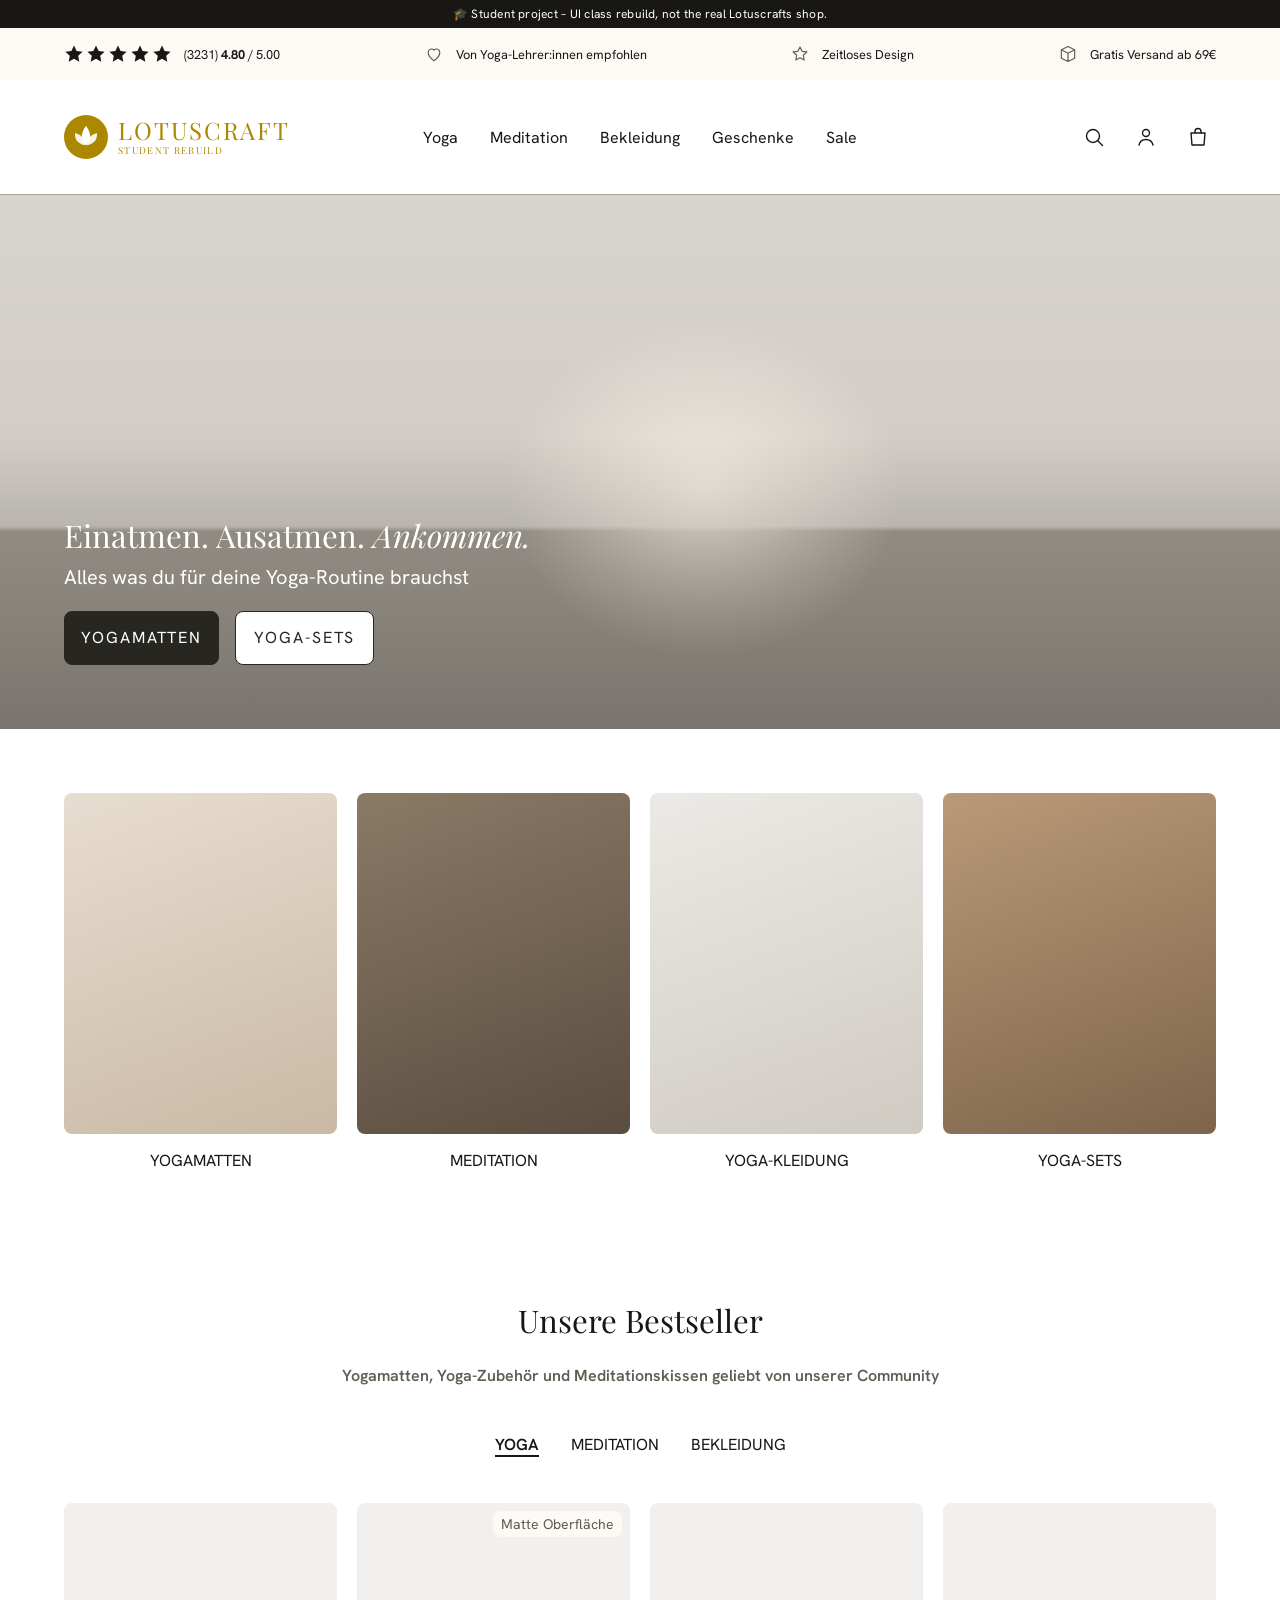
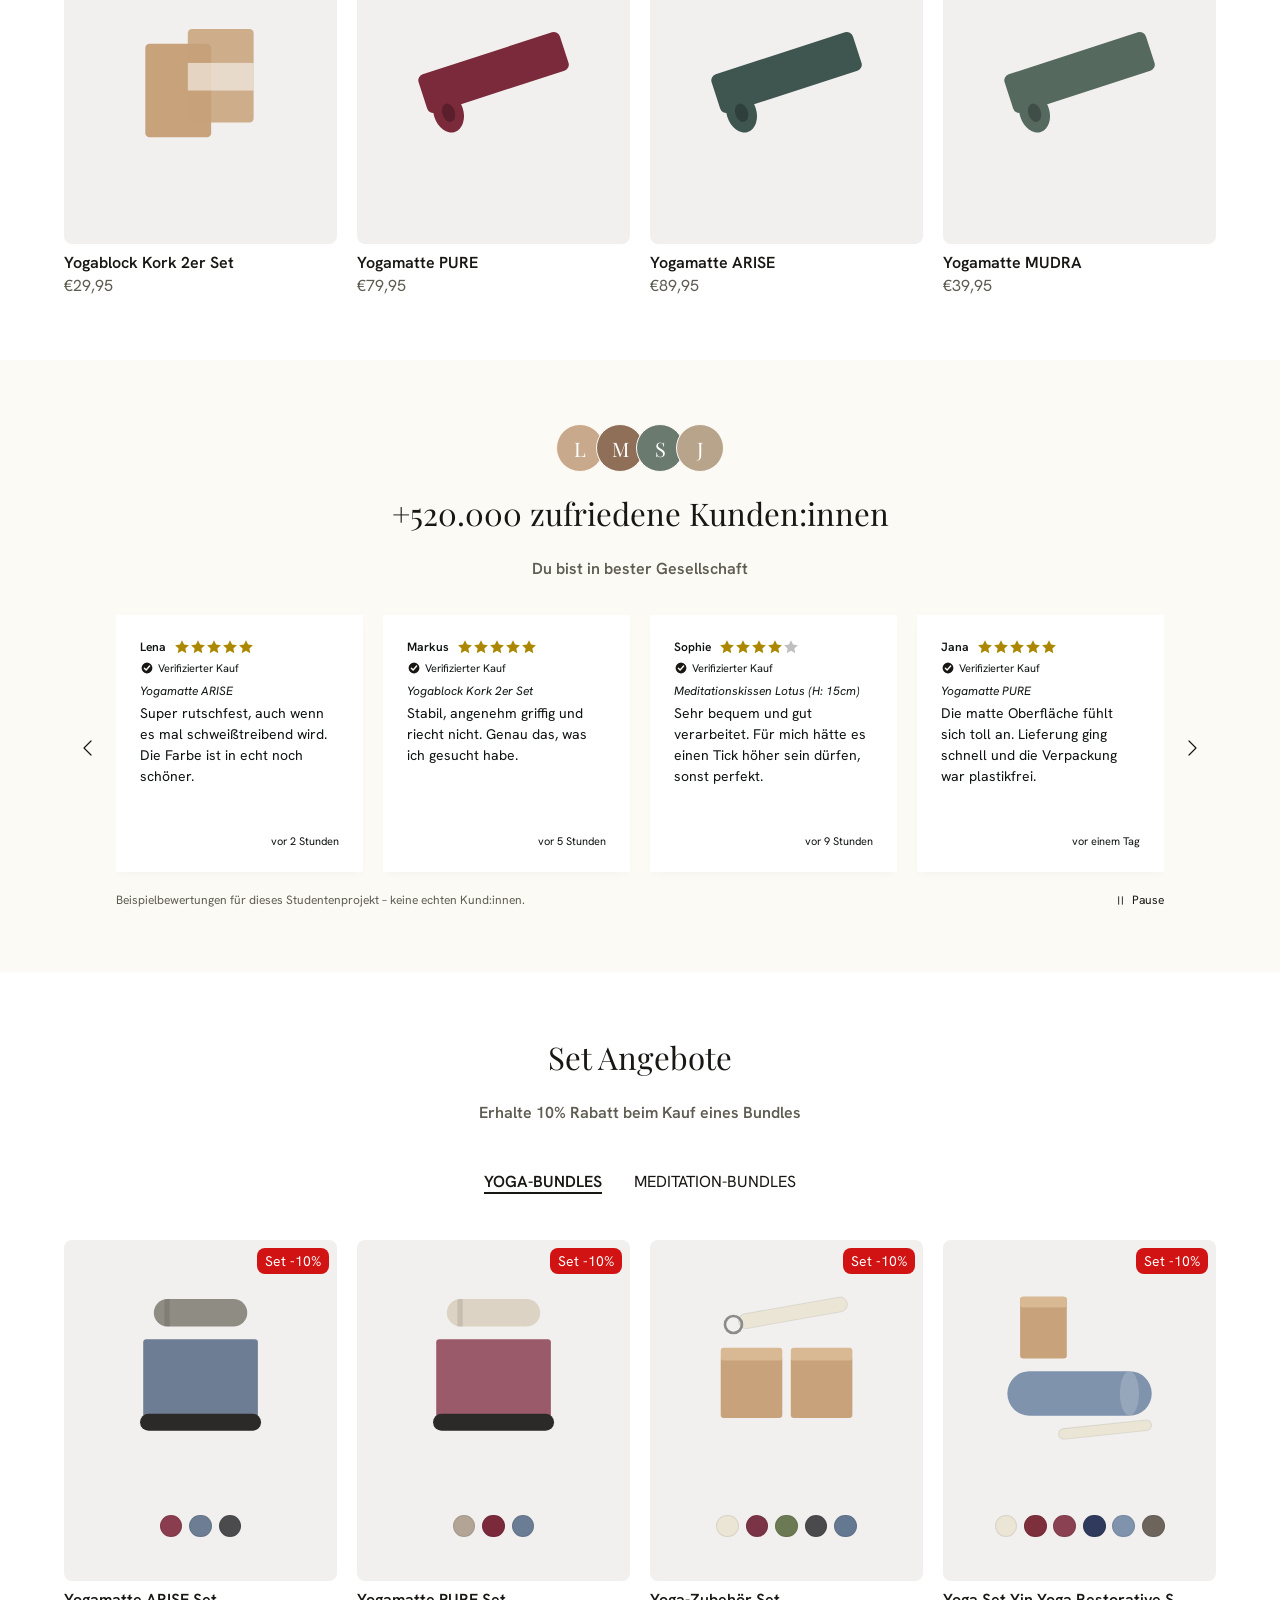
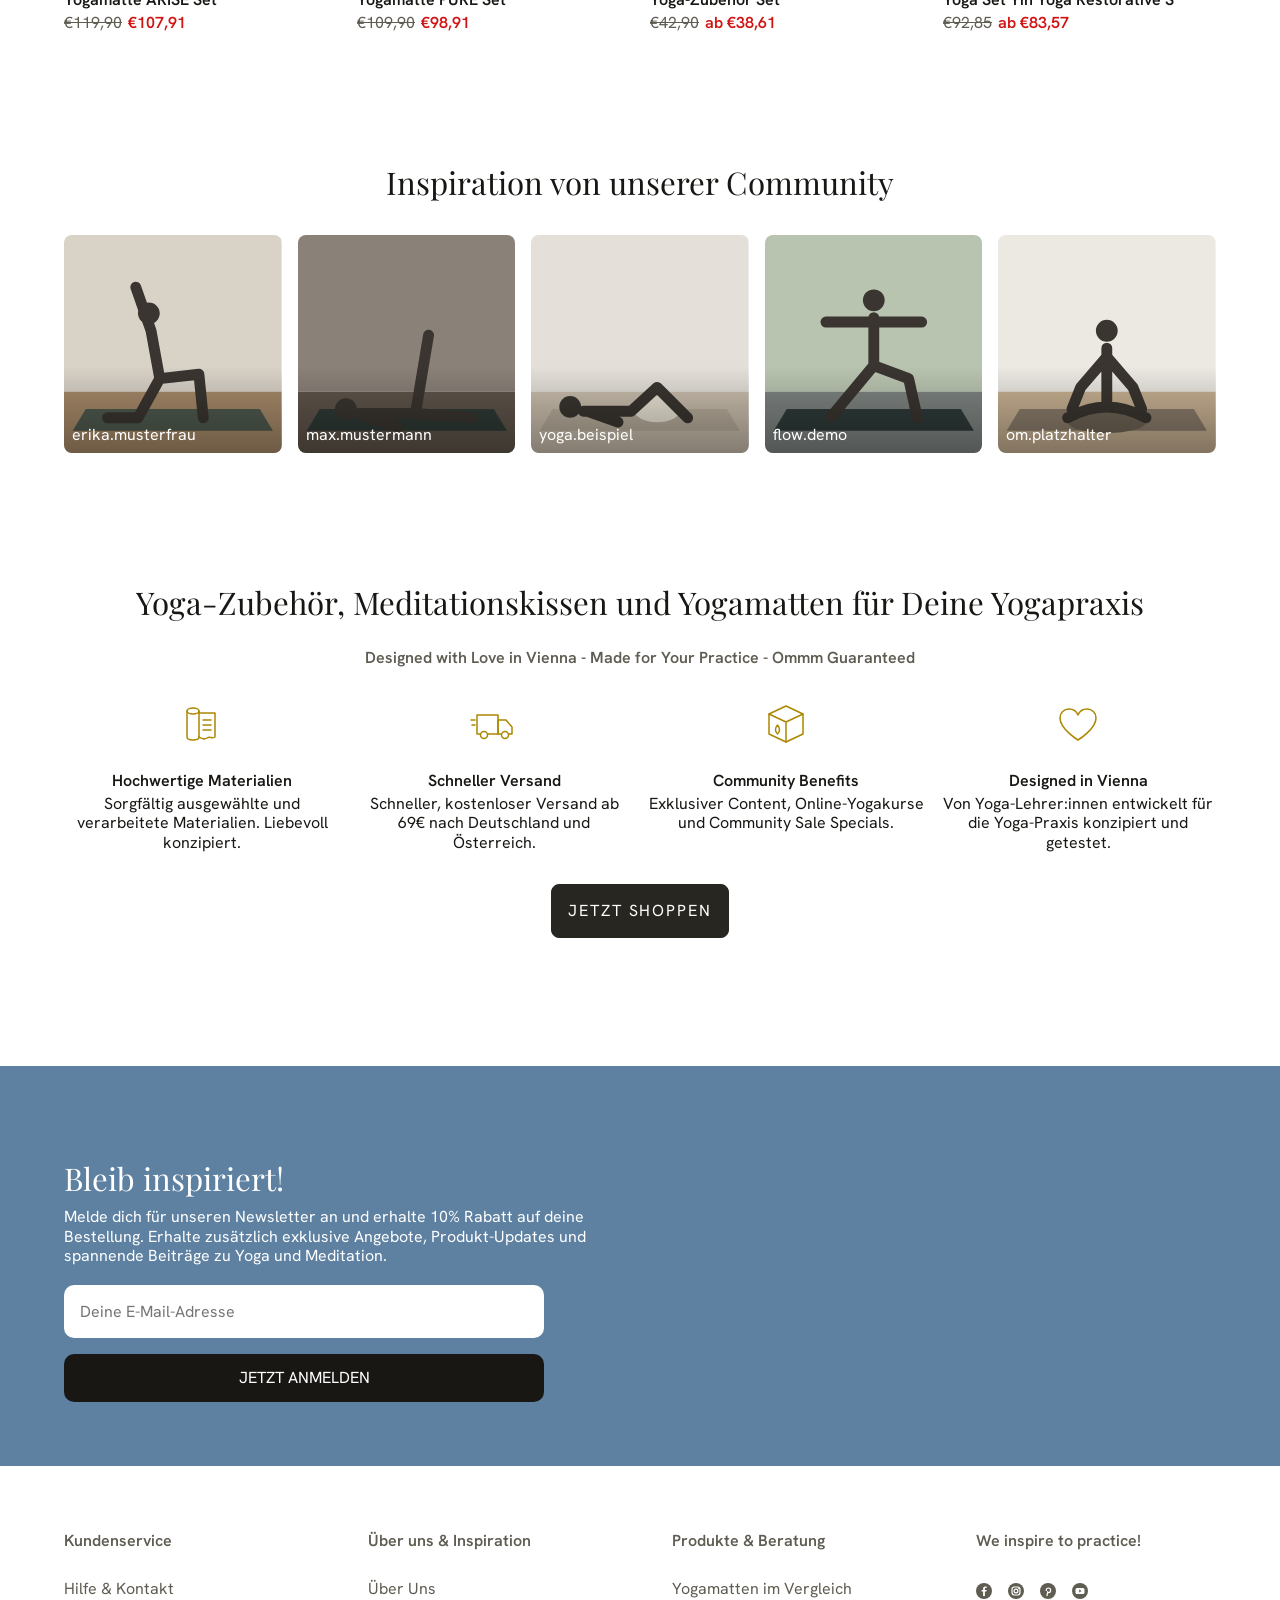
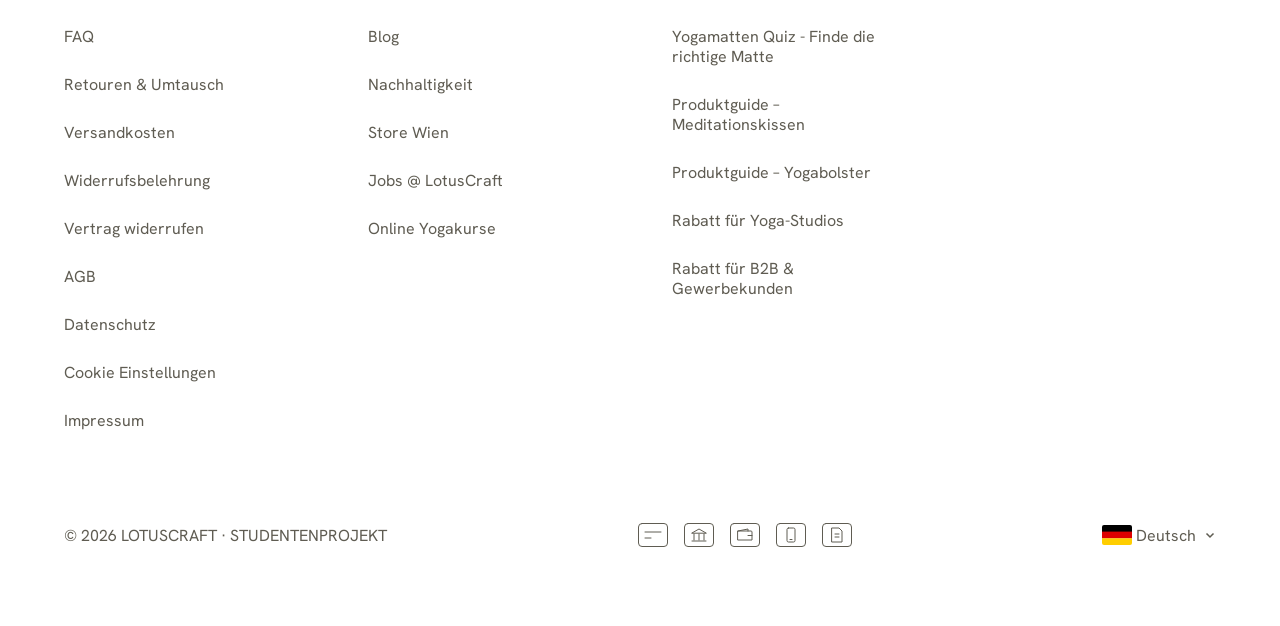
==== index.html @ 3195892c "Step 10: desktop mega menu dropdowns Hovering (or tabbing onto) Yoga, Meditation, Bekleidung or Gesc" ====
<!doctype html>
<html lang="de">
<head>
  <meta charset="utf-8">
  <meta name="viewport" content="width=device-width, initial-scale=1">
  <title>LotusCraft – Student Rebuild</title>
  <link rel="preconnect" href="https://fonts.googleapis.com">
  <link rel="preconnect" href="https://fonts.gstatic.com" crossorigin>
  <link href="https://fonts.googleapis.com/css2?family=Hanken+Grotesk:wght@400;600;700&family=Playfair+Display:ital@0;1&display=swap" rel="stylesheet">
  <link rel="stylesheet" href="styles.css">
</head>
<body>
  <!-- Student project notice: this page is a UI-class rebuild, not the real shop. -->
  <div class="student-note">🎓 Student project – UI class rebuild, not the real Lotuscrafts shop.</div>

  <!-- Trust bar -->
  <div class="trustbar">
    <div class="container trustbar__inner" aria-live="polite">
      <button class="trustbar__arrow trustbar__arrow--prev" aria-label="Vorheriger Hinweis">
        <svg class="icon" viewBox="0 0 24 24"><path d="M15 5l-7 7 7 7"/></svg>
      </button>
      <div class="trustbar__item is-current">
        <span class="stars" aria-label="4.8 von 5 Sternen">
          <svg viewBox="0 0 20 20"><path d="M10 1.5l2.6 5.5 6 .7-4.4 4.1 1.1 6-5.3-3-5.3 3 1.1-6L1.4 7.7l6-.7z"/></svg>
          <svg viewBox="0 0 20 20"><path d="M10 1.5l2.6 5.5 6 .7-4.4 4.1 1.1 6-5.3-3-5.3 3 1.1-6L1.4 7.7l6-.7z"/></svg>
          <svg viewBox="0 0 20 20"><path d="M10 1.5l2.6 5.5 6 .7-4.4 4.1 1.1 6-5.3-3-5.3 3 1.1-6L1.4 7.7l6-.7z"/></svg>
          <svg viewBox="0 0 20 20"><path d="M10 1.5l2.6 5.5 6 .7-4.4 4.1 1.1 6-5.3-3-5.3 3 1.1-6L1.4 7.7l6-.7z"/></svg>
          <svg viewBox="0 0 20 20"><path d="M10 1.5l2.6 5.5 6 .7-4.4 4.1 1.1 6-5.3-3-5.3 3 1.1-6L1.4 7.7l6-.7z"/></svg>
        </span>
        <span class="small">(3231) <strong>4.80</strong> / 5.00</span>
      </div>
      <div class="trustbar__item hide-sm">
        <svg class="icon" viewBox="0 0 24 24"><path d="M12 20s-7-4.4-7-10a4 4 0 0 1 7-2.6A4 4 0 0 1 19 10c0 5.6-7 10-7 10z"/></svg>
        <p class="small">Von Yoga-Lehrer:innen empfohlen</p>
      </div>
      <div class="trustbar__item hide-sm">
        <svg class="icon" viewBox="0 0 24 24"><path d="M12 3.5l2.5 5.3 5.8.7-4.3 4 1.1 5.7L12 16.4l-5.1 2.8 1.1-5.7-4.3-4 5.8-.7z"/></svg>
        <p class="small">Zeitloses Design</p>
      </div>
      <div class="trustbar__item hide-md">
        <svg class="icon" viewBox="0 0 24 24"><path d="M12 3l8 4v10l-8 4-8-4V7zM4 7l8 4 8-4M12 11v10"/></svg>
        <p class="small">Gratis Versand ab 69€</p>
      </div>
      <button class="trustbar__arrow trustbar__arrow--next" aria-label="Nächster Hinweis">
        <svg class="icon" viewBox="0 0 24 24"><path d="M9 5l7 7-7 7"/></svg>
      </button>
    </div>
  </div>

  <!-- Header -->
  <header class="header">
    <div class="container header__inner">
      <button class="icon-btn menu-toggle" aria-label="Menü öffnen" aria-controls="menu-drawer" aria-expanded="false">
        <svg class="icon" viewBox="0 0 24 24"><path d="M3 6h18M3 12h18M3 18h18"/></svg>
      </button>

      <a href="#" class="logo" aria-label="LotusCraft Startseite">
        <span class="logo__mark">
          <svg viewBox="0 0 32 32" aria-hidden="true">
            <circle cx="16" cy="16" r="16" fill="var(--gold)"/>
            <path d="M16 8c2 2.5 3 5 3 7.5S18 20 16 22c-2-2-3-4-3-6.5S14 10.5 16 8z" fill="#fff"/>
            <path d="M8 13c3 .5 5.5 2.5 6.8 5.4.5 1.2.8 2.4.9 3.6-3-.3-5.4-1.6-6.7-3.8C8.2 16.8 7.9 15 8 13zM24 13c-3 .5-5.5 2.5-6.8 5.4-.5 1.2-.8 2.4-.9 3.6 3-.3 5.4-1.6 6.7-3.8.8-1.4 1.1-3.2 1-5.2z" fill="#fff" opacity=".9"/>
          </svg>
        </span>
        <span class="logo__text">
          <span class="logo__name">LOTUSCRAFT</span>
          <span class="logo__tag">Student Rebuild</span>
        </span>
      </a>

      <!-- Items with data-menu get their dropdown panel from script.js -->
      <nav class="nav" aria-label="Hauptnavigation">
        <ul class="nav__list">
          <li class="nav__item" data-menu="Yoga"><a href="#" class="nav__link">Yoga</a></li>
          <li class="nav__item" data-menu="Meditation"><a href="#" class="nav__link">Meditation</a></li>
          <li class="nav__item" data-menu="Bekleidung"><a href="#" class="nav__link">Bekleidung</a></li>
          <li class="nav__item" data-menu="Geschenke"><a href="#" class="nav__link">Geschenke</a></li>
          <li class="nav__item"><a href="#" class="nav__link">Sale</a></li>
        </ul>
      </nav>

      <div class="header__actions">
        <button class="icon-btn" aria-label="Suche">
          <svg class="icon" viewBox="0 0 24 24"><circle cx="11" cy="11" r="6.5"/><path d="M16 16l4.5 4.5"/></svg>
        </button>
        <a href="#" class="icon-btn hide-sm" aria-label="Konto">
          <svg class="icon" viewBox="0 0 24 24"><circle cx="12" cy="8" r="3.5"/><path d="M5 20c.8-3.5 3.6-5.5 7-5.5s6.2 2 7 5.5"/></svg>
        </a>
        <a href="#" class="icon-btn" aria-label="Warenkorb">
          <svg class="icon" viewBox="0 0 24 24"><path d="M5 8h14l-1 12H6zM9 8V6.5a3 3 0 0 1 6 0V8"/></svg>
        </a>
      </div>
    </div>
  </header>

  <main>
    <!-- Hero -->
    <section class="hero">
      <div class="hero__image placeholder placeholder--hero" role="img" aria-label="Platzhalter: Person meditiert auf einer Yogamatte"></div>
      <div class="container hero__content">
        <h1 class="hero__title">Einatmen. Ausatmen. <em>Ankommen.</em></h1>
        <p class="hero__subtitle">Alles was du für deine Yoga-Routine brauchst</p>
        <div class="hero__buttons">
          <a href="#" class="btn btn--primary">Yogamatten</a>
          <a href="#" class="btn btn--secondary">Yoga-Sets</a>
        </div>
      </div>
    </section>

    <!-- Featured collections -->
    <section class="section">
      <div class="container collections">
        <a href="#" class="collection">
          <div class="collection__image placeholder placeholder--1" role="img" aria-label="Platzhalter: Yogamatte"></div>
          <h3 class="collection__title">Yogamatten</h3>
        </a>
        <a href="#" class="collection">
          <div class="collection__image placeholder placeholder--2" role="img" aria-label="Platzhalter: Meditationskissen"></div>
          <h3 class="collection__title">Meditation</h3>
        </a>
        <a href="#" class="collection">
          <div class="collection__image placeholder placeholder--3" role="img" aria-label="Platzhalter: Yoga-Kleidung"></div>
          <h3 class="collection__title">Yoga-Kleidung</h3>
        </a>
        <a href="#" class="collection">
          <div class="collection__image placeholder placeholder--4" role="img" aria-label="Platzhalter: Yoga-Set"></div>
          <h3 class="collection__title">Yoga-Sets</h3>
        </a>
      </div>
    </section>

    <!-- Bestsellers (tabbed product grid) -->
    <section class="section bestsellers">
      <div class="container">
        <header class="section-header">
          <h2 class="section-header__title">Unsere Bestseller</h2>
          <p class="section-header__subtitle">Yogamatten, Yoga-Zubehör und Meditationskissen geliebt von unserer Community</p>
        </header>

        <div class="tabs" role="tablist" aria-label="Bestseller-Kategorien">
          <button class="tab is-active" role="tab" id="tab-yoga" aria-controls="panel-yoga" aria-selected="true">Yoga</button>
          <button class="tab" role="tab" id="tab-meditation" aria-controls="panel-meditation" aria-selected="false" tabindex="-1">Meditation</button>
          <button class="tab" role="tab" id="tab-bekleidung" aria-controls="panel-bekleidung" aria-selected="false" tabindex="-1">Bekleidung</button>
        </div>

        <div class="product-grid" role="tabpanel" id="panel-yoga" aria-labelledby="tab-yoga" data-category="yoga"></div>
        <div class="product-grid" role="tabpanel" id="panel-meditation" aria-labelledby="tab-meditation" data-category="meditation" hidden></div>
        <div class="product-grid" role="tabpanel" id="panel-bekleidung" aria-labelledby="tab-bekleidung" data-category="bekleidung" hidden></div>
      </div>
    </section>

    <!-- Testimonials (review carousel) -->
    <section class="section testimonials" aria-labelledby="testimonials-title">
      <div class="container">
        <header class="section-header">
          <div class="avatars" aria-hidden="true">
            <span class="avatar" style="--tone:#c9a98c">L</span>
            <span class="avatar" style="--tone:#8f6f58">M</span>
            <span class="avatar" style="--tone:#6b7a6f">S</span>
            <span class="avatar" style="--tone:#b8a48a">J</span>
          </div>
          <h2 class="section-header__title" id="testimonials-title">+520.000 zufriedene Kunden:innen</h2>
          <p class="section-header__subtitle">Du bist in bester Gesellschaft</p>
        </header>

        <div class="carousel">
          <button class="carousel__arrow carousel__arrow--prev" aria-label="Vorherige Bewertungen">
            <svg class="icon" viewBox="0 0 24 24"><path d="M15 5l-7 7 7 7"/></svg>
          </button>
          <div class="carousel__track" tabindex="0" aria-label="Kundenbewertungen (Beispiele)"></div>
          <button class="carousel__arrow carousel__arrow--next" aria-label="Nächste Bewertungen">
            <svg class="icon" viewBox="0 0 24 24"><path d="M9 5l7 7-7 7"/></svg>
          </button>
        </div>

        <div class="carousel__footer">
          <p class="carousel__note">Beispielbewertungen für dieses Studentenprojekt – keine echten Kund:innen.</p>
          <button class="carousel__pause" aria-pressed="false">
            <svg class="icon" viewBox="0 0 24 24"><path d="M9 6v12M15 6v12"/></svg>
            <span>Pause</span>
          </button>
        </div>
      </div>
    </section>

    <!-- Set offers (tabbed bundle grid) -->
    <section class="section bundles" aria-labelledby="bundles-title">
      <div class="container">
        <header class="section-header">
          <h2 class="section-header__title" id="bundles-title">Set Angebote</h2>
          <p class="section-header__subtitle">Erhalte 10% Rabatt beim Kauf eines Bundles</p>
        </header>

        <div class="tabs" role="tablist" aria-label="Set-Kategorien">
          <button class="tab is-active" role="tab" id="tab-yoga-bundles" aria-controls="panel-yoga-bundles" aria-selected="true">Yoga-Bundles</button>
          <button class="tab" role="tab" id="tab-meditation-bundles" aria-controls="panel-meditation-bundles" aria-selected="false" tabindex="-1">Meditation-Bundles</button>
        </div>

        <div class="product-grid" role="tabpanel" id="panel-yoga-bundles" aria-labelledby="tab-yoga-bundles" data-category="yoga-bundles"></div>
        <div class="product-grid" role="tabpanel" id="panel-meditation-bundles" aria-labelledby="tab-meditation-bundles" data-category="meditation-bundles" hidden></div>
      </div>
    </section>

    <!-- Community inspiration (photo row) -->
    <section class="section community" aria-labelledby="community-title">
      <div class="container">
        <header class="section-header">
          <h2 class="section-header__title" id="community-title">Inspiration von unserer Community</h2>
        </header>
        <div class="community-row"></div>
      </div>
    </section>

    <!-- Selling points -->
    <section class="section usps" aria-labelledby="usps-title">
      <div class="container">
        <header class="section-header">
          <h2 class="section-header__title" id="usps-title">Yoga-Zubehör, Meditationskissen und Yogamatten für Deine Yogapraxis</h2>
          <p class="section-header__subtitle">Designed with Love in Vienna - Made for Your Practice - Ommm Guaranteed</p>
        </header>

        <ul class="usps__list">
          <li class="usp">
            <svg class="usp__icon" viewBox="0 0 50 50" aria-hidden="true">
              <ellipse cx="16" cy="11" rx="6" ry="3"/>
              <path d="M10 11v26c0 1.7 2.7 3 6 3s6-1.3 6-3V11"/>
              <path d="M22 13h16v24c-3 2-5-1-8 1s-5 1-8-1"/>
              <path d="M26 20h8M26 25h8M26 30h8"/>
            </svg>
            <h3 class="usp__title">Hochwertige Materialien</h3>
            <p class="usp__text">Sorgfältig ausgewählte und verarbeitete Materialien. Liebevoll konzipiert.</p>
          </li>
          <li class="usp">
            <svg class="usp__icon" viewBox="0 0 50 50" aria-hidden="true">
              <path d="M8 15h21v19H8z"/>
              <path d="M29 20h8l6 7v7H29z"/>
              <path d="M2 20h4M3 25h3"/>
              <circle cx="15" cy="35" r="3.5" fill="#fff"/>
              <circle cx="36" cy="35" r="3.5" fill="#fff"/>
            </svg>
            <h3 class="usp__title">Schneller Versand</h3>
            <p class="usp__text">Schneller, kostenloser Versand ab 69€ nach Deutschland und Österreich.</p>
          </li>
          <li class="usp">
            <svg class="usp__icon" viewBox="0 0 50 50" aria-hidden="true">
              <path d="M25 6l17 8v20l-17 8-17-8V14z"/>
              <path d="M8 14l17 8 17-8M25 22v20"/>
              <path d="M16.5 25c1.4 1.6 2 3.2 2 4.8s-.6 3-2 4.2c-1.4-1.2-2-2.6-2-4.2s.6-3.2 2-4.8z"/>
            </svg>
            <h3 class="usp__title">Community Benefits</h3>
            <p class="usp__text">Exklusiver Content, Online-Yogakurse und Community Sale Specials.</p>
          </li>
          <li class="usp">
            <svg class="usp__icon" viewBox="0 0 50 50" aria-hidden="true">
              <path d="M25 40S7 29 7 18c0-5.5 4-9 9-9 4 0 7.5 2.5 9 6 1.5-3.5 5-6 9-6 5 0 9 3.5 9 9 0 11-18 22-18 22z"/>
            </svg>
            <h3 class="usp__title">Designed in Vienna</h3>
            <p class="usp__text">Von Yoga-Lehrer:innen entwickelt für die Yoga-Praxis konzipiert und getestet.</p>
          </li>
        </ul>

        <div class="usps__cta">
          <a href="#" class="btn btn--primary">Jetzt shoppen</a>
        </div>
      </div>
    </section>
  </main>

  <footer class="footer">
    <!-- Newsletter (demo only: nothing is sent or stored) -->
    <div class="newsletter">
      <div class="container">
        <h2 class="newsletter__title">Bleib inspiriert!</h2>
        <p class="newsletter__text">Melde dich für unseren Newsletter an und erhalte 10% Rabatt auf deine Bestellung. Erhalte zusätzlich exklusive Angebote, Produkt-Updates und spannende Beiträge zu Yoga und Meditation.</p>
        <form class="newsletter__form">
          <label class="visually-hidden" for="newsletter-email">E-Mail-Adresse</label>
          <input class="newsletter__input" type="email" id="newsletter-email" placeholder="Deine E-Mail-Adresse" autocomplete="off" required>
          <button class="newsletter__button" type="submit">Jetzt anmelden</button>
          <p class="newsletter__status" role="status"></p>
        </form>
      </div>
    </div>

    <div class="container footer__links">
      <nav class="footer__col" aria-labelledby="footer-service">
        <h3 class="footer__heading" id="footer-service">Kundenservice</h3>
        <ul>
          <li><a href="#">Hilfe &amp; Kontakt</a></li>
          <li><a href="#">FAQ</a></li>
          <li><a href="#">Retouren &amp; Umtausch</a></li>
          <li><a href="#">Versandkosten</a></li>
          <li><a href="#">Widerrufsbelehrung</a></li>
          <li><a href="#">Vertrag widerrufen</a></li>
          <li><a href="#">AGB</a></li>
          <li><a href="#">Datenschutz</a></li>
          <li><a href="#">Cookie Einstellungen</a></li>
          <li><a href="#">Impressum</a></li>
        </ul>
      </nav>
      <nav class="footer__col" aria-labelledby="footer-about">
        <h3 class="footer__heading" id="footer-about">Über uns &amp; Inspiration</h3>
        <ul>
          <li><a href="#">Über Uns</a></li>
          <li><a href="#">Blog</a></li>
          <li><a href="#">Nachhaltigkeit</a></li>
          <li><a href="#">Store Wien</a></li>
          <li><a href="#">Jobs @ LotusCraft</a></li>
          <li><a href="#">Online Yogakurse</a></li>
        </ul>
      </nav>
      <nav class="footer__col" aria-labelledby="footer-products">
        <h3 class="footer__heading" id="footer-products">Produkte &amp; Beratung</h3>
        <ul>
          <li><a href="#">Yogamatten im Vergleich</a></li>
          <li><a href="#">Yogamatten Quiz - Finde die richtige Matte</a></li>
          <li><a href="#">Produktguide – Meditationskissen</a></li>
          <li><a href="#">Produktguide – Yogabolster</a></li>
          <li><a href="#">Rabatt für Yoga-Studios</a></li>
          <li><a href="#">Rabatt für B2B &amp; Gewerbekunden</a></li>
        </ul>
      </nav>
      <div class="footer__col">
        <h3 class="footer__heading">We inspire to practice!</h3>
        <div class="socials">
          <a href="#" aria-label="Facebook (Platzhalter)">
            <svg viewBox="0 0 16 16" aria-hidden="true"><circle cx="8" cy="8" r="8"/><path d="M8.9 13V8.6h1.5l.2-1.7H8.9V5.8c0-.5.1-.8.8-.8h.9V3.5a12 12 0 0 0-1.3-.1c-1.3 0-2.2.8-2.2 2.3v1.2H5.6v1.7h1.5V13z" fill="#fff"/></svg>
          </a>
          <a href="#" aria-label="Instagram (Platzhalter)">
            <svg viewBox="0 0 16 16" aria-hidden="true"><circle cx="8" cy="8" r="8"/><rect x="4" y="4" width="8" height="8" rx="2.4" fill="none" stroke="#fff" stroke-width="1.2"/><circle cx="8" cy="8" r="1.9" fill="none" stroke="#fff" stroke-width="1.2"/><circle cx="10.4" cy="5.6" r=".6" fill="#fff"/></svg>
          </a>
          <a href="#" aria-label="Pinterest (Platzhalter)">
            <svg viewBox="0 0 16 16" aria-hidden="true"><circle cx="8" cy="8" r="8"/><path d="M7.6 9.6 7 12.6M6.2 7.6c0-1.6 1-2.6 2.3-2.6 1.4 0 2.1 1 2.1 2.1 0 1.5-.8 2.6-1.9 2.6-.7 0-1.1-.5-1-1.1" fill="none" stroke="#fff" stroke-width="1.2" stroke-linecap="round"/></svg>
          </a>
          <a href="#" aria-label="YouTube (Platzhalter)">
            <svg viewBox="0 0 16 16" aria-hidden="true"><circle cx="8" cy="8" r="8"/><rect x="3.5" y="5" width="9" height="6" rx="1.6" fill="#fff"/><path d="M7.2 6.6v2.8L9.6 8z"/></svg>
          </a>
        </div>
      </div>
    </div>

    <div class="container footer__bottom">
      <p class="footer__copyright">© 2026 LotusCraft · Studentenprojekt</p>

      <div class="payments" role="img" aria-label="Zahlungsarten (neutrale Platzhalter-Icons)">
        <svg viewBox="0 0 30 24" aria-hidden="true"><rect x=".5" y=".5" width="29" height="23" rx="3.5"/><path d="M7 9h16M7 15h6"/></svg>
        <svg viewBox="0 0 30 24" aria-hidden="true"><rect x=".5" y=".5" width="29" height="23" rx="3.5"/><path d="M8 10l7-4 7 4zM10 11v6M15 11v6M20 11v6M8 18h14"/></svg>
        <svg viewBox="0 0 30 24" aria-hidden="true"><rect x=".5" y=".5" width="29" height="23" rx="3.5"/><path d="M8 8h13a1 1 0 0 1 1 1v8H8zM8 8l10-2v2M18 12.5h4"/></svg>
        <svg viewBox="0 0 30 24" aria-hidden="true"><rect x=".5" y=".5" width="29" height="23" rx="3.5"/><rect x="11" y="5" width="8" height="14" rx="1.5"/><path d="M14 16.5h2"/></svg>
        <svg viewBox="0 0 30 24" aria-hidden="true"><rect x=".5" y=".5" width="29" height="23" rx="3.5"/><path d="M10 5h7l3 3v11H10zM13 11h4M13 14h4"/></svg>
      </div>

      <div class="language">
        <svg class="language__flag" viewBox="0 0 30 20" aria-hidden="true"><rect width="30" height="7" fill="#000"/><rect y="6.6" width="30" height="6.8" fill="#dd0000"/><rect y="13.3" width="30" height="6.7" fill="#ffce00"/></svg>
        <label class="visually-hidden" for="language-select">Sprache</label>
        <select class="language__select" id="language-select">
          <option>Deutsch</option>
          <option>English</option>
        </select>
        <svg class="language__chevron" viewBox="0 0 12 12" aria-hidden="true"><path d="M2.5 4.5 6 8l3.5-3.5"/></svg>
      </div>
    </div>
  </footer>

  <!-- Mobile menu (opened by the menu button below 1100px) -->
  <dialog class="drawer" id="menu-drawer" aria-label="Menü">
    <div class="drawer__top">
      <a href="#" class="logo" aria-label="LotusCraft Startseite">
        <span class="logo__mark">
          <svg viewBox="0 0 32 32" aria-hidden="true">
            <circle cx="16" cy="16" r="16" fill="var(--gold)"/>
            <path d="M16 8c2 2.5 3 5 3 7.5S18 20 16 22c-2-2-3-4-3-6.5S14 10.5 16 8z" fill="#fff"/>
            <path d="M8 13c3 .5 5.5 2.5 6.8 5.4.5 1.2.8 2.4.9 3.6-3-.3-5.4-1.6-6.7-3.8C8.2 16.8 7.9 15 8 13zM24 13c-3 .5-5.5 2.5-6.8 5.4-.5 1.2-.8 2.4-.9 3.6 3-.3 5.4-1.6 6.7-3.8.8-1.4 1.1-3.2 1-5.2z" fill="#fff" opacity=".9"/>
          </svg>
        </span>
        <span class="logo__text">
          <span class="logo__name">LOTUSCRAFT</span>
          <span class="logo__tag">Student Rebuild</span>
        </span>
      </a>
      <button class="icon-btn drawer__close" aria-label="Menü schließen">
        <svg class="icon" viewBox="0 0 24 24"><path d="M5 5l14 14M19 5L5 19"/></svg>
      </button>
    </div>

    <nav class="drawer__nav" aria-label="Mobile Navigation"></nav>

    <div class="drawer__footer">
      <a href="#">Kontakt &amp; Hilfe</a>
      <a href="#">Account</a>
      <a href="#">Über Uns</a>
      <div class="language">
        <svg class="language__flag" viewBox="0 0 30 20" aria-hidden="true"><rect width="30" height="7" fill="#000"/><rect y="6.6" width="30" height="6.8" fill="#dd0000"/><rect y="13.3" width="30" height="6.7" fill="#ffce00"/></svg>
        <label class="visually-hidden" for="drawer-language-select">Sprache</label>
        <select class="language__select" id="drawer-language-select">
          <option>Deutsch</option>
          <option>English</option>
        </select>
        <svg class="language__chevron" viewBox="0 0 12 12" aria-hidden="true"><path d="M2.5 4.5 6 8l3.5-3.5"/></svg>
      </div>
    </div>
  </dialog>

  <script src="script.js"></script>
</body>
</html>
---- styles.css ----
/* Design tokens measured from the original site's CSS variables */
:root {
  --text: #181714;
  --text-muted: #5f5c52;
  --background: #ffffff;
  --background-soft: #fcfaf5;
  --border: #a7a28f;
  --gold: #ac8700;
  --sale: #d21313;
  --newsletter: #5e81a2;
  --btn-primary: #272621;
  --btn-primary-hover: #080807;
  --radius: 8px;

  --font-body: "Hanken Grotesk", "HK Grotesk", sans-serif; /* HK Grotesk's open-source successor */
  --font-heading: "Playfair Display", serif;

  --gutter: 64px;
}

*,
*::before,
*::after { box-sizing: border-box; }

body {
  margin: 0;
  font-family: var(--font-body);
  font-size: 16px;
  color: var(--text);
  background: var(--background);
  -webkit-font-smoothing: antialiased;
}

[hidden] { display: none !important; }
a { color: inherit; text-decoration: none; }
h1, h2, h3, p { margin: 0; }
button { font: inherit; background: none; border: 0; padding: 0; cursor: pointer; color: inherit; }

.container { padding: 0 var(--gutter); }
.small { font-size: 12.8px; }

.icon {
  width: 20px;
  height: 20px;
  fill: none;
  stroke: currentColor;
  stroke-width: 1.4;
  stroke-linecap: round;
  stroke-linejoin: round;
}

/* ---------- Student notice ---------- */
.student-note {
  background: var(--text);
  color: #fff;
  font-size: 12px;
  text-align: center;
  padding: 6px 16px;
  letter-spacing: .02em;
}

/* ---------- Trust bar ---------- */
.trustbar { background: var(--background-soft); }
.trustbar__inner {
  height: 52px;
  display: flex;
  align-items: center;
  justify-content: space-between;
}
.trustbar__item { display: flex; align-items: center; gap: 12px; }
.trustbar__item .icon { color: var(--text-muted); }
.stars { display: flex; gap: 2px; }
.trustbar__arrow { display: none; padding: 8px; }
.trustbar__arrow .icon { color: var(--text); }
.stars svg { width: 20px; height: 20px; fill: var(--text); }

/* ---------- Header ---------- */
.header {
  background: var(--background);
  border-bottom: 1px solid var(--border);
  position: sticky;
  top: 0;
  z-index: 10;
}
.header__inner {
  height: 114px;
  display: grid;
  grid-template-columns: 1fr auto 1fr;
  align-items: center;
}

.logo { display: flex; align-items: center; gap: 10px; justify-self: start; }
.logo__mark svg { width: 44px; height: 44px; display: block; }
.logo__text { display: flex; flex-direction: column; line-height: 1; }
.logo__name {
  font-family: var(--font-heading);
  font-size: 24px;
  letter-spacing: .08em;
  color: var(--gold);
}
.logo__tag {
  font-family: var(--font-heading);
  font-size: 9.5px;
  letter-spacing: .14em;
  text-transform: uppercase;
  color: var(--gold);
  margin-top: 4px;
}

/* The nav stretches to the full header height, so the mouse can travel
   from a nav item straight into its dropdown without leaving the item. */
.nav { align-self: stretch; }
.nav__list { display: flex; height: 100%; list-style: none; margin: 0; padding: 0; }
.nav__item { display: flex; align-items: center; }
.nav__link {
  padding: 16px;
  color: var(--text);
  transition: color .2s;
}
.nav__link:hover,
.nav__item.is-open .nav__link { color: var(--gold); }
.nav__link:focus-visible { outline: 2px solid var(--gold); outline-offset: -4px; border-radius: var(--radius); }

/* ---------- Desktop mega menu ---------- */
.mega {
  position: absolute;
  top: 100%;
  left: 0;
  right: 0;
  z-index: 2;
  padding: 64px var(--gutter);
  background: var(--background);
  visibility: hidden;
  opacity: 0;
  /* Hide only after the fade-out; show at once so the links are
     focusable as soon as the menu opens. */
  transition: opacity .2s ease, visibility 0s linear .2s;
}
.nav__item.is-open .mega {
  visibility: visible;
  opacity: 1;
  transition: opacity .2s ease, visibility 0s;
}
.mega__grid {
  display: grid;
  grid-template-columns: repeat(5, 1fr);
  gap: 32px;
}
.mega__heading { font-size: 16px; font-weight: 600; color: var(--text-muted); }
.mega__links { list-style: none; margin: 14px 0 0; padding: 0; }
.mega__link {
  display: flex;
  align-items: center;
  gap: 8px;
  padding: 14px 0;
  color: var(--text-muted);
  transition: color .2s;
}
.mega__link:hover { color: var(--text); }
.mega__link:focus-visible,
.mega__promo:focus-visible { outline: 2px solid var(--gold); outline-offset: 2px; border-radius: var(--radius); }
.mega__icon {
  flex-shrink: 0;
  width: 32px;
  height: 32px;
  fill: none;
  stroke: currentColor;
  stroke-width: .9;
  stroke-linecap: round;
  stroke-linejoin: round;
}

/* Promotion card in the last column (Bekleidung, Geschenke) */
.mega__promo {
  grid-column: -2 / -1;
  position: relative;
  display: block;
  aspect-ratio: 237 / 296;
  border-radius: var(--radius);
  overflow: hidden;
}
.mega__promo svg { display: block; width: 100%; height: 100%; transition: transform .4s ease; }
.mega__promo:hover svg { transform: scale(1.04); }
.mega__promo-details {
  position: absolute;
  left: 8px;
  right: 8px;
  bottom: 8px;
  display: flex;
  flex-direction: column;
  padding: 8px 16px;
  background: rgba(255, 255, 255, .8);
  color: var(--text);
}
.mega__promo-kicker { text-transform: uppercase; }
.mega__promo-title { font-weight: 600; }

/* Dark veil over the page while a dropdown is open */
.header::after {
  content: "";
  position: absolute;
  top: 100%;
  left: 0;
  right: 0;
  z-index: 1;
  height: 100vh;
  background: rgba(24, 23, 20, .85);
  visibility: hidden;
  opacity: 0;
  pointer-events: none;
  transition: opacity .2s ease, visibility 0s linear .2s;
}
.header.has-open-menu::after {
  visibility: visible;
  opacity: 1;
  transition: opacity .2s ease, visibility 0s;
}
@media (prefers-reduced-motion: reduce) {
  .mega,
  .nav__item.is-open .mega,
  .header::after,
  .header.has-open-menu::after { transition: none; }
}

.header__actions { display: flex; gap: 16px; justify-self: end; }
.icon-btn { display: inline-flex; padding: 6px; color: var(--text); }
.icon-btn .icon { width: 24px; height: 24px; }
.menu-toggle { display: none; }

/* ---------- Hero ---------- */
.hero {
  position: relative;
  height: 534px;
  display: flex;
  align-items: flex-end;
  overflow: hidden;
}
.hero__image { position: absolute; inset: 0; }
.hero__image::after {
  content: "";
  position: absolute;
  inset: 0;
  background: linear-gradient(to top, rgba(0, 0, 0, .35), rgba(0, 0, 0, 0) 55%);
}
.hero__content {
  position: relative;
  padding-bottom: 64px;
  color: #fff;
}
.hero__title {
  font-family: var(--font-heading);
  font-weight: 400;
  font-size: 31.25px;
}
.hero__subtitle { font-size: 20px; margin-top: 8px; }
.hero__buttons { display: flex; gap: 16px; margin-top: 21px; flex-wrap: wrap; }

/* ---------- Buttons ---------- */
.btn {
  display: inline-block;
  padding: 16px;
  min-width: 139px;
  line-height: 20px;
  text-align: center;
  font-size: 16px;
  letter-spacing: 1.92px;
  text-transform: uppercase;
  border-radius: var(--radius);
  border: 1px solid var(--btn-primary);
  transition: background .2s, border-color .2s;
}
.btn--primary { background: var(--btn-primary); color: #fff; }
.btn--primary:hover { background: var(--btn-primary-hover); border-color: var(--btn-primary-hover); }
.btn--secondary { background: #fff; color: var(--btn-primary); }
.btn--secondary:hover { border-color: var(--btn-primary-hover); color: var(--btn-primary-hover); }

/* ---------- Featured collections ---------- */
.section { padding: 64px 0; }
.collections {
  display: grid;
  grid-template-columns: repeat(4, 1fr);
  gap: 20px;
}
.collection { display: block; }
.collection__image {
  aspect-ratio: 313 / 391;
  border-radius: var(--radius);
  overflow: hidden;
  transition: transform .4s ease;
}
.collection:hover .collection__image { transform: scale(1.02); }
.collection__title {
  margin-top: 16px;
  font-size: 16px;
  font-weight: 400;
  text-transform: uppercase;
  text-align: center;
}

/* ---------- Section header ---------- */
.section-header { text-align: center; margin-bottom: 32px; }
.section-header__title {
  font-family: var(--font-heading);
  font-weight: 400;
  font-size: 31.25px;
}
.section-header__subtitle {
  margin-top: 24px;
  color: var(--text-muted);
  font-weight: 600;
}

/* ---------- Tabs ---------- */
.tabs {
  display: flex;
  justify-content: center;
  flex-wrap: wrap;
  margin-bottom: 32px;
}
.tab {
  --tab-pad-x: 16px;
  --tab-pad-y: 16px;
  position: relative;
  padding: var(--tab-pad-y) var(--tab-pad-x);
  text-transform: uppercase;
  color: var(--text);
}
.tab::after {
  content: "";
  position: absolute;
  left: var(--tab-pad-x);
  right: var(--tab-pad-x);
  bottom: calc(var(--tab-pad-y) - 2px);
  height: 2px;
  background: var(--text);
  opacity: 0;
  transform: scaleX(0);
  transition: transform .25s ease, opacity .25s ease;
}
.tab.is-active { font-weight: 600; }
.tab.is-active::after { opacity: 1; transform: scaleX(1); }
@media (hover: hover) {
  .tab:hover::after { opacity: 1; transform: scaleX(1); }
}
.tab:focus-visible { outline: 2px solid var(--gold); outline-offset: -4px; border-radius: var(--radius); }

/* ---------- Product cards ---------- */
.product-grid {
  display: grid;
  grid-template-columns: repeat(4, 1fr);
  gap: 20px;
}
.product-card { display: block; }
.product-card__media {
  position: relative;
  aspect-ratio: 313 / 391;
  border-radius: var(--radius);
  background: #f1f0ee;
  display: grid;
  place-items: center;
  overflow: hidden;
}
.product-card__media svg {
  width: 70%;
  height: auto;
  transition: transform .4s ease;
}
.product-card:hover .product-card__media svg { transform: scale(1.05); }
.product-card__tag {
  position: absolute;
  top: 8px;
  right: 8px;
  padding: 4px 8px;
  border-radius: var(--radius);
  background: var(--background-soft);
  color: var(--text-muted);
  font-size: 14px;
}
.product-card__tag--sale { background: var(--sale); color: #fff; }
.product-card__title {
  margin-top: 8px;
  font-size: 16px;
  font-weight: 600;
  color: var(--text);
}
.product-card__price { margin-top: 2px; display: flex; gap: 6px; }
/* Colour swatches below the picture (set offers) */
.product-card__media--swatches { grid-template-rows: minmax(0, 1fr) auto; }
.swatches {
  justify-self: stretch;
  display: flex;
  justify-content: center;
  gap: clamp(4px, 2.5%, 8px);
  padding-bottom: 16%;
}
.swatch {
  flex-shrink: 0;
  width: clamp(12px, 8.3%, 26px);
  aspect-ratio: 1;
  border-radius: 50%;
  box-shadow: inset 0 0 0 1px rgba(0, 0, 0, .08);
}

.price { color: var(--text-muted); }
.price--compare { text-decoration: line-through; }
.price--sale { color: var(--sale); font-weight: 600; }

/* ---------- Testimonials ---------- */
.testimonials { background: var(--background-soft); }
.avatars { display: flex; justify-content: center; margin-bottom: 20px; }
.avatar {
  width: 48px;
  height: 48px;
  margin-left: -8px;
  border-radius: 50%;
  border: 1px solid var(--background-soft);
  background: var(--tone);
  color: #fff;
  font-family: var(--font-heading);
  font-size: 20px;
  display: grid;
  place-items: center;
}
.avatar:first-child { margin-left: 0; }

.carousel {
  display: grid;
  grid-template-columns: 48px 1fr 48px;
  align-items: center;
  gap: 4px;
}
.carousel__arrow {
  width: 48px;
  height: 48px;
  border-radius: 50%;
  display: grid;
  place-items: center;
  transition: background .2s;
}
.carousel__arrow:hover { background: rgba(0, 0, 0, .05); }
.carousel__arrow .icon { width: 24px; height: 24px; stroke-width: 1.2; }
.carousel__track {
  display: grid;
  grid-auto-flow: column;
  grid-auto-columns: calc((100% - 3 * 20px) / 4);
  column-gap: 20px;
  overflow-x: auto;
  scroll-snap-type: x mandatory;
  scrollbar-width: none;
  padding: 4px 0 12px;
}
.carousel__track::-webkit-scrollbar { display: none; }

.review {
  scroll-snap-align: start;
  background: #fff;
  padding: 24px;
  min-height: 257px;
  display: flex;
  flex-direction: column;
  box-shadow: 0 2.5px 10px -4px rgba(0, 0, 0, .05);
  color: #0e1311;
}
.review__head { display: flex; align-items: center; gap: 8px; }
.review__name { font-size: 12px; font-weight: 600; }
.review__stars { display: flex; }
.review__stars svg { width: 16px; height: 16px; fill: rgba(0, 0, 0, .25); }
.review__stars svg.is-filled { fill: var(--gold); }
.review__badge {
  display: flex;
  align-items: center;
  gap: 4px;
  margin-top: 6px;
  font-size: 11px;
}
.review__badge svg {
  width: 14px;
  height: 14px;
  fill: var(--text);
  stroke: #fff;
  stroke-width: 1.6;
  stroke-linecap: round;
  stroke-linejoin: round;
}
.review__product { margin-top: 8px; font-size: 12px; font-style: italic; }
.review__text { margin-top: 4px; font-size: 14px; line-height: 1.5; }
.review__meta { margin-top: auto; padding-top: 16px; font-size: 11px; text-align: right; }

.carousel__footer {
  display: flex;
  justify-content: space-between;
  align-items: center;
  gap: 16px;
  margin: 8px 52px 0;
}
.carousel__note { font-size: 12px; color: var(--text-muted); }
.carousel__pause {
  display: inline-flex;
  align-items: center;
  gap: 4px;
  font-size: 12px;
}
.carousel__pause .icon { width: 15px; height: 15px; }

/* ---------- Community ---------- */
.community-row {
  display: grid;
  grid-template-columns: repeat(5, 1fr);
  gap: 16px;
}
.community-tile {
  position: relative;
  display: block;
  aspect-ratio: 1;
  border-radius: var(--radius);
  overflow: hidden;
}
.community-tile svg {
  display: block;
  width: 100%;
  height: 100%;
  transition: transform .4s ease;
}
.community-tile:hover svg { transform: scale(1.04); }
/* Soft shade at the bottom so the white handle stays readable on light floors */
.community-tile::after {
  content: "";
  position: absolute;
  inset: 0;
  background: linear-gradient(to top, rgba(0, 0, 0, .35), rgba(0, 0, 0, 0) 40%);
}
.community-tile__handle {
  position: absolute;
  left: 8px;
  bottom: 8px;
  z-index: 1;
  color: #fff;
}

/* ---------- Selling points ---------- */
.usps__list {
  list-style: none;
  margin: 0;
  padding: 0;
  display: grid;
  grid-template-columns: repeat(4, 1fr);
  gap: 16px;
  text-align: center;
}
.usp__icon {
  display: block;
  margin: 0 auto;
  width: 50px;
  height: 50px;
  fill: none;
  stroke: var(--gold);
  stroke-width: 1.5;
  stroke-linecap: round;
  stroke-linejoin: round;
}
.usp__title { margin-top: 20px; font-size: 16px; font-weight: 600; }
.usp__text { margin-top: 3px; line-height: 1.22; }
.usps__cta { margin-top: 32px; text-align: center; }

/* ---------- Footer ---------- */
.footer { margin-top: 64px; color: var(--text-muted); }

.newsletter {
  background: var(--newsletter);
  color: #fff;
  padding: 91px 0 64px;
}
.newsletter__title {
  font-family: var(--font-heading);
  font-weight: 400;
  font-size: 31.25px;
}
.newsletter__text { margin-top: 8px; max-width: 592px; line-height: 1.22; }
.newsletter__form {
  display: grid;
  gap: 16px;
  max-width: 480px;
  margin-top: 19px;
}
.newsletter__input,
.newsletter__button {
  font: inherit;
  border: 0;
  border-radius: 10px;
}
.newsletter__input { padding: 16px; color: #52514f; background: #fff; }
.newsletter__button {
  padding: 14px 16px;
  line-height: 20px;
  background: var(--text);
  color: #fff;
  text-transform: uppercase;
  transition: background .2s;
}
.newsletter__button:hover { background: #000; }
.newsletter__input:focus-visible,
.newsletter__button:focus-visible { outline: 2px solid #fff; outline-offset: 2px; }
.newsletter__status:empty { display: none; }
.newsletter__status { font-size: 14px; }

.footer__links {
  display: grid;
  grid-template-columns: repeat(4, 1fr);
  gap: 64px;
  padding-top: 64px;
}
.footer__heading { font-size: 16px; font-weight: 600; }
.footer__col ul { list-style: none; margin: 14px 0 0; padding: 0; }
.footer__col a { display: block; padding: 14px 0; line-height: 20px; transition: color .2s; }
.footer__col a:hover { color: var(--text); }

.socials { display: flex; gap: 16px; margin-top: 32px; }
.socials a { display: block; padding: 0; color: var(--text-muted); }
.socials svg { display: block; width: 16px; height: 16px; fill: currentColor; }

.footer__bottom {
  display: flex;
  align-items: center;
  justify-content: space-between;
  gap: 24px;
  padding-top: 64px;
  padding-bottom: 64px;
}
.footer__copyright { text-transform: uppercase; }
.payments { display: flex; flex-wrap: wrap; justify-content: center; gap: 16px; }
.payments svg {
  width: 30px;
  height: 24px;
  fill: #fff;
  stroke: var(--text-muted);
  stroke-linecap: round;
  stroke-linejoin: round;
}
.language { position: relative; display: flex; align-items: center; gap: 4px; }
.language__flag { width: 30px; height: 20px; border-radius: 2px; }
.language__select {
  appearance: none;
  border: 0;
  background: transparent;
  font: inherit;
  color: var(--text-muted);
  padding: 16px 20px 16px 0;
  cursor: pointer;
}
.language__chevron {
  position: absolute;
  right: 0;
  width: 12px;
  height: 12px;
  fill: none;
  stroke: var(--text-muted);
  stroke-width: 1.5;
  pointer-events: none;
}

/* ---------- Mobile menu ---------- */
.drawer {
  /* Reset the browser's default <dialog> box to a full-screen panel */
  margin: 0;
  padding: 0;
  border: 0;
  width: 100%;
  max-width: 100%;
  height: 100%;
  max-height: 100%;
  background: var(--background);
  color: var(--text);
}
.drawer[open] {
  display: flex;
  flex-direction: column;
  animation: drawer-open .3s ease;
}
.drawer::backdrop { background: rgba(0, 0, 0, .3); }
body:has(.drawer[open]) { overflow: hidden; }

.drawer__top {
  display: flex;
  align-items: center;
  justify-content: space-between;
  min-height: 60px;
  padding: 0 var(--gutter);
}
.drawer__nav { padding-top: 16px; }
.drawer__nav ul { list-style: none; margin: 0; padding: 0; }
.drawer__link,
.drawer__back {
  display: flex;
  align-items: center;
  gap: 16px;
  width: 100%;
  min-height: 64px;
  padding: 0 var(--gutter);
  text-align: left;
  color: var(--text);
}
.drawer__link span { flex: 1; }
.drawer__link--plain { min-height: 56px; color: var(--text-muted); }
.drawer__back { min-height: 52px; gap: 8px; letter-spacing: 1.92px; }
.drawer__icon,
.drawer__chevron {
  flex-shrink: 0;
  fill: none;
  stroke: currentColor;
  stroke-linecap: round;
  stroke-linejoin: round;
}
.drawer__icon { width: 22px; height: 22px; stroke-width: 1.1; color: var(--text-muted); }
.drawer__chevron { width: 18px; height: 18px; stroke-width: 2; }
.drawer__link:focus-visible,
.drawer__back:focus-visible,
.drawer__close:focus-visible { outline: 2px solid var(--gold); outline-offset: -4px; }

.drawer__footer {
  margin-top: auto;
  padding: 24px var(--gutter) 32px;
  display: flex;
  flex-direction: column;
  align-items: flex-start;
}
.drawer__footer > a { padding: 12px 0; color: var(--text-muted); }

.drawer__nav.is-sliding[data-direction="forward"] { animation: drawer-slide-left .25s ease; }
.drawer__nav.is-sliding[data-direction="back"] { animation: drawer-slide-right .25s ease; }
@keyframes drawer-open { from { transform: translateX(-100%); } }
@keyframes drawer-slide-left { from { transform: translateX(32px); opacity: 0; } }
@keyframes drawer-slide-right { from { transform: translateX(-32px); opacity: 0; } }
@media (prefers-reduced-motion: reduce) {
  .drawer[open],
  .drawer__nav.is-sliding { animation: none; }
}

.visually-hidden {
  position: absolute;
  width: 1px;
  height: 1px;
  overflow: hidden;
  clip-path: inset(50%);
  white-space: nowrap;
}

/* ---------- Placeholder images ----------
   The original's photos are copyrighted, so this rebuild uses tonal
   placeholders. Swap in your own or free-licensed photos later. */
.placeholder { background-color: #d9d3c7; }
.placeholder--hero {
  background:
    radial-gradient(ellipse 22% 45% at 55% 55%, #efe9df 0%, rgba(239, 233, 223, 0) 70%),
    linear-gradient(to bottom, #d8d4ce 0%, #cfcac3 62%, #a39d93 63%, #b8b1a6 100%);
}
.placeholder--1 { background: linear-gradient(160deg, #e7ddd0, #c9b9a4); }
.placeholder--2 { background: linear-gradient(160deg, #8a7a66, #5a4d3f); }
.placeholder--3 { background: linear-gradient(160deg, #eceae6, #cfcac2); }
.placeholder--4 { background: linear-gradient(160deg, #b99a78, #7d644b); }

/* ---------- Responsive ---------- */
@media (max-width: 1100px) {
  :root { --gutter: 24px; }
  .hide-md { display: none; }
  .nav,
  .header::after { display: none; }
  .menu-toggle { display: inline-flex; justify-self: start; }
  .header__inner { height: 72px; grid-template-columns: auto 1fr auto; gap: 12px; }
  .logo { justify-self: start; }
  .collections,
  .product-grid { grid-template-columns: repeat(2, 1fr); }
  .carousel__track { grid-auto-columns: calc((100% - 20px) / 2); }
  .community-row {
    grid-template-columns: none;
    grid-auto-flow: column;
    grid-auto-columns: calc((100% - 2 * 16px) / 3);
    overflow-x: auto;
    scroll-snap-type: x mandatory;
    scrollbar-width: none;
  }
  .community-row::-webkit-scrollbar { display: none; }
  .community-tile { scroll-snap-align: start; }
  .usps__list { grid-template-columns: repeat(2, 1fr); row-gap: 40px; }
  .footer__links { grid-template-columns: repeat(2, 1fr); gap: 40px 24px; }
  .footer__bottom { flex-wrap: wrap; justify-content: center; text-align: center; }
}

@media (max-width: 600px) {
  :root { --gutter: 16px; }
  .hide-sm { display: none; }
  /* Trust bar: one hint at a time with arrows, like the original */
  .trustbar__arrow { display: inline-flex; }
  .trustbar .trustbar__item { display: none; }
  .trustbar .trustbar__item.is-current { display: flex; }
  .logo__name { font-size: 20px; }
  .hero { height: 585px; }
  .hero__content { padding-bottom: 48px; text-align: center; }
  .hero__subtitle { font-size: 17px; }
  .hero__buttons { justify-content: center; }
  .hero__buttons .btn { min-width: 159px; }
  .section { padding: 40px 0; }
  .collections,
  .product-grid { gap: 12px; }
  .section-header__title { font-size: 26px; }
  .section-header__subtitle { margin-top: 12px; font-size: 14px; }
  .product-card__title { font-size: 14px; }
  .product-card__price { font-size: 14px; flex-wrap: wrap; }
  .product-card__tag { font-size: 12px; }
  .tabs { margin-bottom: 20px; }
  .tab { --tab-pad-x: 10px; --tab-pad-y: 12px; font-size: 14px; }
  .carousel { grid-template-columns: 1fr; }
  .carousel__arrow { display: none; }
  .carousel__track { grid-auto-columns: 85%; column-gap: 12px; }
  .carousel__footer { margin: 8px 0 0; align-items: flex-start; }
  .community-row { grid-auto-columns: 62%; gap: 12px; }
  .community-tile__handle { font-size: 14px; }
  .usps__list { column-gap: 12px; row-gap: 32px; }
  .usp__icon { width: 44px; height: 44px; }
  .usp__title { margin-top: 12px; font-size: 15px; }
  .usp__text { font-size: 14px; }
  .footer { margin-top: 40px; }
  .newsletter { padding: 48px 0; }
  .newsletter__title { font-size: 26px; }
  .newsletter__text { font-size: 14px; }
  .footer__links { gap: 32px 16px; padding-top: 40px; }
  .footer__col a { padding: 9px 0; font-size: 14px; }
  .footer__heading { font-size: 15px; }
  .socials { margin-top: 20px; }
  .footer__bottom { flex-direction: column; gap: 16px; padding-top: 40px; padding-bottom: 40px; }
  .footer__copyright { font-size: 14px; }
}
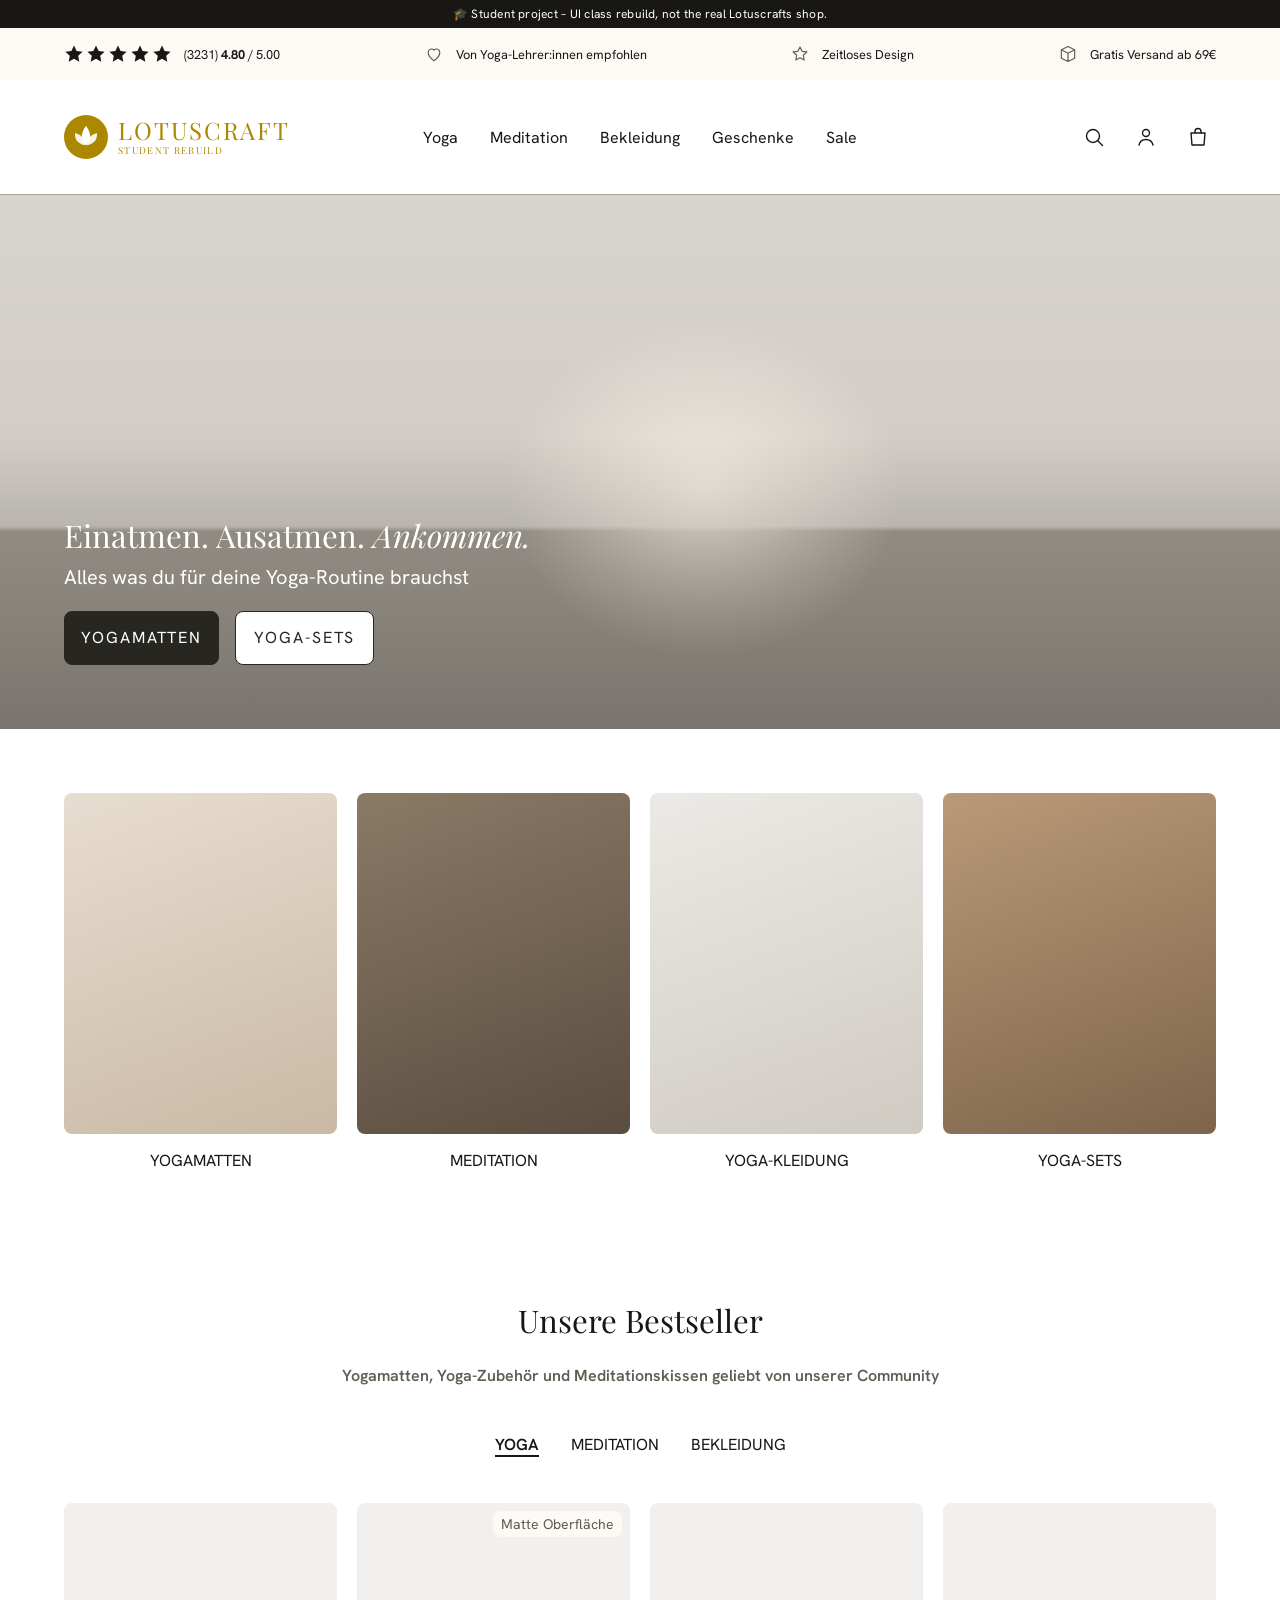
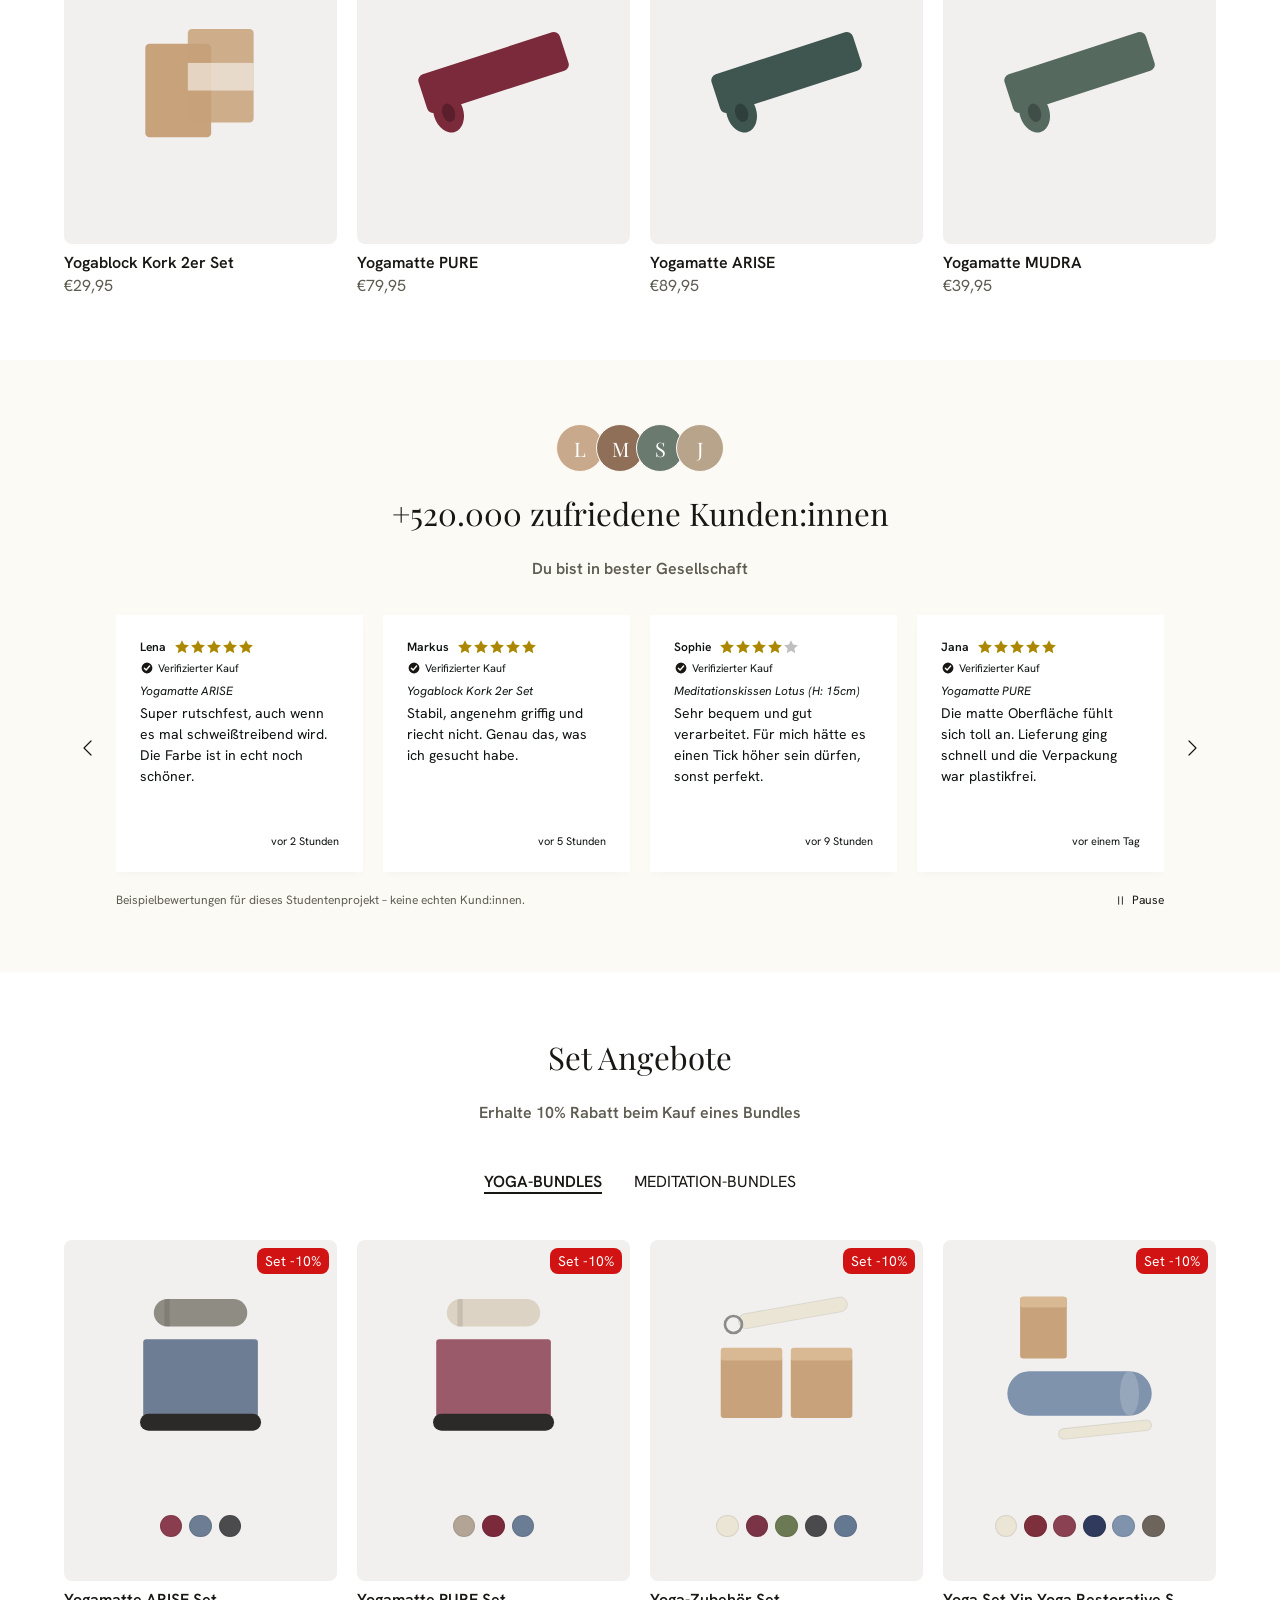
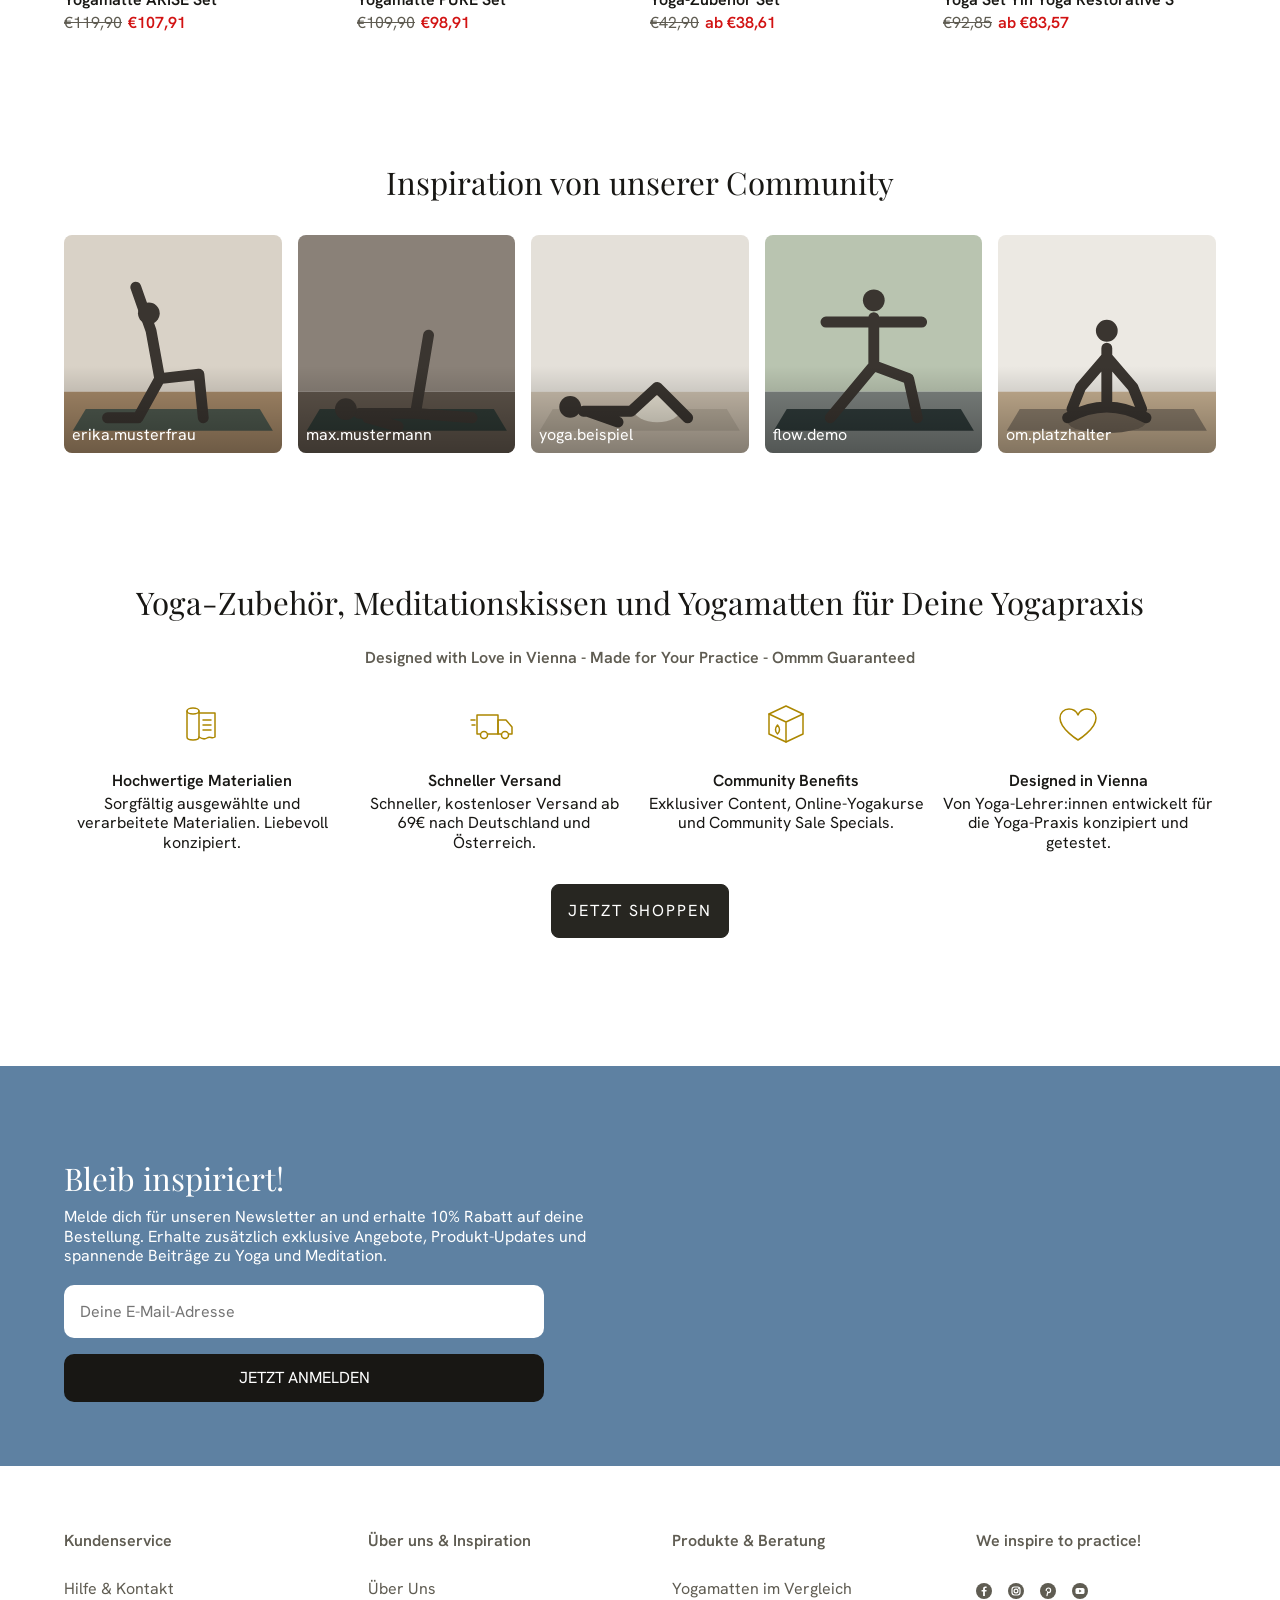
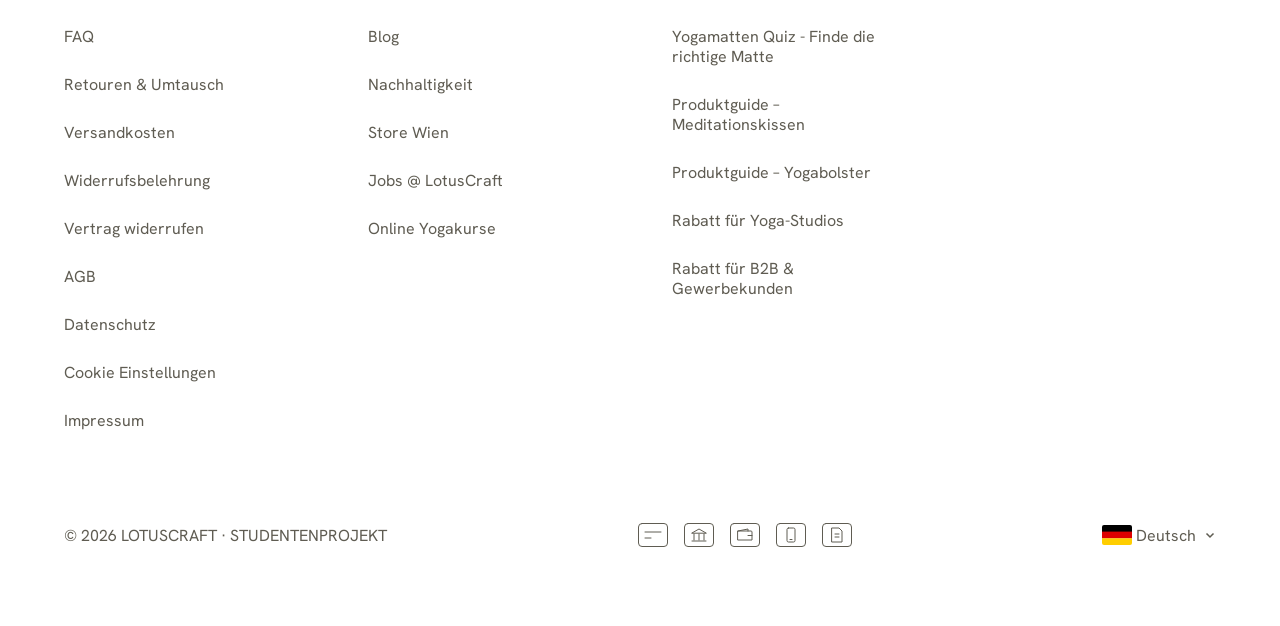
==== commit da39a8da: "Step 16: category page 'Yogamatten' with filters and sorting Adds kategorie.html, rendered by js/cat" ====
--- a/index.html
+++ b/index.html
@@ -10,88 +10,8 @@
   <link rel="stylesheet" href="styles.css">
 </head>
 <body>
-  <!-- Student project notice: this page is a UI-class rebuild, not the real shop. -->
-  <div class="student-note">🎓 Student project – UI class rebuild, not the real Lotuscrafts shop.</div>
-
-  <!-- Trust bar -->
-  <div class="trustbar">
-    <div class="container trustbar__inner" aria-live="polite">
-      <button class="trustbar__arrow trustbar__arrow--prev" aria-label="Vorheriger Hinweis">
-        <svg class="icon" viewBox="0 0 24 24"><path d="M15 5l-7 7 7 7"/></svg>
-      </button>
-      <div class="trustbar__item is-current">
-        <span class="stars" aria-label="4.8 von 5 Sternen">
-          <svg viewBox="0 0 20 20"><path d="M10 1.5l2.6 5.5 6 .7-4.4 4.1 1.1 6-5.3-3-5.3 3 1.1-6L1.4 7.7l6-.7z"/></svg>
-          <svg viewBox="0 0 20 20"><path d="M10 1.5l2.6 5.5 6 .7-4.4 4.1 1.1 6-5.3-3-5.3 3 1.1-6L1.4 7.7l6-.7z"/></svg>
-          <svg viewBox="0 0 20 20"><path d="M10 1.5l2.6 5.5 6 .7-4.4 4.1 1.1 6-5.3-3-5.3 3 1.1-6L1.4 7.7l6-.7z"/></svg>
-          <svg viewBox="0 0 20 20"><path d="M10 1.5l2.6 5.5 6 .7-4.4 4.1 1.1 6-5.3-3-5.3 3 1.1-6L1.4 7.7l6-.7z"/></svg>
-          <svg viewBox="0 0 20 20"><path d="M10 1.5l2.6 5.5 6 .7-4.4 4.1 1.1 6-5.3-3-5.3 3 1.1-6L1.4 7.7l6-.7z"/></svg>
-        </span>
-        <span class="small">(3231) <strong>4.80</strong> / 5.00</span>
-      </div>
-      <div class="trustbar__item hide-sm">
-        <svg class="icon" viewBox="0 0 24 24"><path d="M12 20s-7-4.4-7-10a4 4 0 0 1 7-2.6A4 4 0 0 1 19 10c0 5.6-7 10-7 10z"/></svg>
-        <p class="small">Von Yoga-Lehrer:innen empfohlen</p>
-      </div>
-      <div class="trustbar__item hide-sm">
-        <svg class="icon" viewBox="0 0 24 24"><path d="M12 3.5l2.5 5.3 5.8.7-4.3 4 1.1 5.7L12 16.4l-5.1 2.8 1.1-5.7-4.3-4 5.8-.7z"/></svg>
-        <p class="small">Zeitloses Design</p>
-      </div>
-      <div class="trustbar__item hide-md">
-        <svg class="icon" viewBox="0 0 24 24"><path d="M12 3l8 4v10l-8 4-8-4V7zM4 7l8 4 8-4M12 11v10"/></svg>
-        <p class="small">Gratis Versand ab 69€</p>
-      </div>
-      <button class="trustbar__arrow trustbar__arrow--next" aria-label="Nächster Hinweis">
-        <svg class="icon" viewBox="0 0 24 24"><path d="M9 5l7 7-7 7"/></svg>
-      </button>
-    </div>
-  </div>
-
-  <!-- Header -->
-  <header class="header">
-    <div class="container header__inner">
-      <button class="icon-btn menu-toggle" aria-label="Menü öffnen" aria-controls="menu-drawer" aria-expanded="false">
-        <svg class="icon" viewBox="0 0 24 24"><path d="M3 6h18M3 12h18M3 18h18"/></svg>
-      </button>
-
-      <a href="#" class="logo" aria-label="LotusCraft Startseite">
-        <span class="logo__mark">
-          <svg viewBox="0 0 32 32" aria-hidden="true">
-            <circle cx="16" cy="16" r="16" fill="var(--gold)"/>
-            <path d="M16 8c2 2.5 3 5 3 7.5S18 20 16 22c-2-2-3-4-3-6.5S14 10.5 16 8z" fill="#fff"/>
-            <path d="M8 13c3 .5 5.5 2.5 6.8 5.4.5 1.2.8 2.4.9 3.6-3-.3-5.4-1.6-6.7-3.8C8.2 16.8 7.9 15 8 13zM24 13c-3 .5-5.5 2.5-6.8 5.4-.5 1.2-.8 2.4-.9 3.6 3-.3 5.4-1.6 6.7-3.8.8-1.4 1.1-3.2 1-5.2z" fill="#fff" opacity=".9"/>
-          </svg>
-        </span>
-        <span class="logo__text">
-          <span class="logo__name">LOTUSCRAFT</span>
-          <span class="logo__tag">Student Rebuild</span>
-        </span>
-      </a>
-
-      <!-- Items with data-menu get their dropdown panel from script.js -->
-      <nav class="nav" aria-label="Hauptnavigation">
-        <ul class="nav__list">
-          <li class="nav__item" data-menu="Yoga"><a href="#" class="nav__link">Yoga</a></li>
-          <li class="nav__item" data-menu="Meditation"><a href="#" class="nav__link">Meditation</a></li>
-          <li class="nav__item" data-menu="Bekleidung"><a href="#" class="nav__link">Bekleidung</a></li>
-          <li class="nav__item" data-menu="Geschenke"><a href="#" class="nav__link">Geschenke</a></li>
-          <li class="nav__item"><a href="#" class="nav__link">Sale</a></li>
-        </ul>
-      </nav>
-
-      <div class="header__actions">
-        <button class="icon-btn" aria-label="Suche">
-          <svg class="icon" viewBox="0 0 24 24"><circle cx="11" cy="11" r="6.5"/><path d="M16 16l4.5 4.5"/></svg>
-        </button>
-        <a href="#" class="icon-btn hide-sm" aria-label="Konto">
-          <svg class="icon" viewBox="0 0 24 24"><circle cx="12" cy="8" r="3.5"/><path d="M5 20c.8-3.5 3.6-5.5 7-5.5s6.2 2 7 5.5"/></svg>
-        </a>
-        <a href="#" class="icon-btn" aria-label="Warenkorb">
-          <svg class="icon" viewBox="0 0 24 24"><path d="M5 8h14l-1 12H6zM9 8V6.5a3 3 0 0 1 6 0V8"/></svg>
-        </a>
-      </div>
-    </div>
-  </header>
+  <!-- Student note, trust bar, header and menus come from js/layout.js -->
+  <div id="site-header"></div>
 
   <main>
     <!-- Hero -->
@@ -101,7 +21,7 @@
         <h1 class="hero__title">Einatmen. Ausatmen. <em>Ankommen.</em></h1>
         <p class="hero__subtitle">Alles was du für deine Yoga-Routine brauchst</p>
         <div class="hero__buttons">
-          <a href="#" class="btn btn--primary">Yogamatten</a>
+          <a href="kategorie.html?k=yogamatten" class="btn btn--primary">Yogamatten</a>
           <a href="#" class="btn btn--secondary">Yoga-Sets</a>
         </div>
       </div>
@@ -110,7 +30,7 @@
     <!-- Featured collections -->
     <section class="section">
       <div class="container collections">
-        <a href="#" class="collection">
+        <a href="kategorie.html?k=yogamatten" class="collection">
           <div class="collection__image placeholder placeholder--1" role="img" aria-label="Platzhalter: Yogamatte"></div>
           <h3 class="collection__title">Yogamatten</h3>
         </a>
@@ -266,140 +186,11 @@
     </section>
   </main>
 
-  <footer class="footer">
-    <!-- Newsletter (demo only: nothing is sent or stored) -->
-    <div class="newsletter">
-      <div class="container">
-        <h2 class="newsletter__title">Bleib inspiriert!</h2>
-        <p class="newsletter__text">Melde dich für unseren Newsletter an und erhalte 10% Rabatt auf deine Bestellung. Erhalte zusätzlich exklusive Angebote, Produkt-Updates und spannende Beiträge zu Yoga und Meditation.</p>
-        <form class="newsletter__form">
-          <label class="visually-hidden" for="newsletter-email">E-Mail-Adresse</label>
-          <input class="newsletter__input" type="email" id="newsletter-email" placeholder="Deine E-Mail-Adresse" autocomplete="off" required>
-          <button class="newsletter__button" type="submit">Jetzt anmelden</button>
-          <p class="newsletter__status" role="status"></p>
-        </form>
-      </div>
-    </div>
+  <!-- Footer (and the mobile menu) come from js/layout.js -->
+  <div id="site-footer"></div>
 
-    <div class="container footer__links">
-      <nav class="footer__col" aria-labelledby="footer-service">
-        <h3 class="footer__heading" id="footer-service">Kundenservice</h3>
-        <ul>
-          <li><a href="#">Hilfe &amp; Kontakt</a></li>
-          <li><a href="#">FAQ</a></li>
-          <li><a href="#">Retouren &amp; Umtausch</a></li>
-          <li><a href="#">Versandkosten</a></li>
-          <li><a href="#">Widerrufsbelehrung</a></li>
-          <li><a href="#">Vertrag widerrufen</a></li>
-          <li><a href="#">AGB</a></li>
-          <li><a href="#">Datenschutz</a></li>
-          <li><a href="#">Cookie Einstellungen</a></li>
-          <li><a href="#">Impressum</a></li>
-        </ul>
-      </nav>
-      <nav class="footer__col" aria-labelledby="footer-about">
-        <h3 class="footer__heading" id="footer-about">Über uns &amp; Inspiration</h3>
-        <ul>
-          <li><a href="#">Über Uns</a></li>
-          <li><a href="#">Blog</a></li>
-          <li><a href="#">Nachhaltigkeit</a></li>
-          <li><a href="#">Store Wien</a></li>
-          <li><a href="#">Jobs @ LotusCraft</a></li>
-          <li><a href="#">Online Yogakurse</a></li>
-        </ul>
-      </nav>
-      <nav class="footer__col" aria-labelledby="footer-products">
-        <h3 class="footer__heading" id="footer-products">Produkte &amp; Beratung</h3>
-        <ul>
-          <li><a href="#">Yogamatten im Vergleich</a></li>
-          <li><a href="#">Yogamatten Quiz - Finde die richtige Matte</a></li>
-          <li><a href="#">Produktguide – Meditationskissen</a></li>
-          <li><a href="#">Produktguide – Yogabolster</a></li>
-          <li><a href="#">Rabatt für Yoga-Studios</a></li>
-          <li><a href="#">Rabatt für B2B &amp; Gewerbekunden</a></li>
-        </ul>
-      </nav>
-      <div class="footer__col">
-        <h3 class="footer__heading">We inspire to practice!</h3>
-        <div class="socials">
-          <a href="#" aria-label="Facebook (Platzhalter)">
-            <svg viewBox="0 0 16 16" aria-hidden="true"><circle cx="8" cy="8" r="8"/><path d="M8.9 13V8.6h1.5l.2-1.7H8.9V5.8c0-.5.1-.8.8-.8h.9V3.5a12 12 0 0 0-1.3-.1c-1.3 0-2.2.8-2.2 2.3v1.2H5.6v1.7h1.5V13z" fill="#fff"/></svg>
-          </a>
-          <a href="#" aria-label="Instagram (Platzhalter)">
-            <svg viewBox="0 0 16 16" aria-hidden="true"><circle cx="8" cy="8" r="8"/><rect x="4" y="4" width="8" height="8" rx="2.4" fill="none" stroke="#fff" stroke-width="1.2"/><circle cx="8" cy="8" r="1.9" fill="none" stroke="#fff" stroke-width="1.2"/><circle cx="10.4" cy="5.6" r=".6" fill="#fff"/></svg>
-          </a>
-          <a href="#" aria-label="Pinterest (Platzhalter)">
-            <svg viewBox="0 0 16 16" aria-hidden="true"><circle cx="8" cy="8" r="8"/><path d="M7.6 9.6 7 12.6M6.2 7.6c0-1.6 1-2.6 2.3-2.6 1.4 0 2.1 1 2.1 2.1 0 1.5-.8 2.6-1.9 2.6-.7 0-1.1-.5-1-1.1" fill="none" stroke="#fff" stroke-width="1.2" stroke-linecap="round"/></svg>
-          </a>
-          <a href="#" aria-label="YouTube (Platzhalter)">
-            <svg viewBox="0 0 16 16" aria-hidden="true"><circle cx="8" cy="8" r="8"/><rect x="3.5" y="5" width="9" height="6" rx="1.6" fill="#fff"/><path d="M7.2 6.6v2.8L9.6 8z"/></svg>
-          </a>
-        </div>
-      </div>
-    </div>
-
-    <div class="container footer__bottom">
-      <p class="footer__copyright">© 2026 LotusCraft · Studentenprojekt</p>
-
-      <div class="payments" role="img" aria-label="Zahlungsarten (neutrale Platzhalter-Icons)">
-        <svg viewBox="0 0 30 24" aria-hidden="true"><rect x=".5" y=".5" width="29" height="23" rx="3.5"/><path d="M7 9h16M7 15h6"/></svg>
-        <svg viewBox="0 0 30 24" aria-hidden="true"><rect x=".5" y=".5" width="29" height="23" rx="3.5"/><path d="M8 10l7-4 7 4zM10 11v6M15 11v6M20 11v6M8 18h14"/></svg>
-        <svg viewBox="0 0 30 24" aria-hidden="true"><rect x=".5" y=".5" width="29" height="23" rx="3.5"/><path d="M8 8h13a1 1 0 0 1 1 1v8H8zM8 8l10-2v2M18 12.5h4"/></svg>
-        <svg viewBox="0 0 30 24" aria-hidden="true"><rect x=".5" y=".5" width="29" height="23" rx="3.5"/><rect x="11" y="5" width="8" height="14" rx="1.5"/><path d="M14 16.5h2"/></svg>
-        <svg viewBox="0 0 30 24" aria-hidden="true"><rect x=".5" y=".5" width="29" height="23" rx="3.5"/><path d="M10 5h7l3 3v11H10zM13 11h4M13 14h4"/></svg>
-      </div>
-
-      <div class="language">
-        <svg class="language__flag" viewBox="0 0 30 20" aria-hidden="true"><rect width="30" height="7" fill="#000"/><rect y="6.6" width="30" height="6.8" fill="#dd0000"/><rect y="13.3" width="30" height="6.7" fill="#ffce00"/></svg>
-        <label class="visually-hidden" for="language-select">Sprache</label>
-        <select class="language__select" id="language-select">
-          <option>Deutsch</option>
-          <option>English</option>
-        </select>
-        <svg class="language__chevron" viewBox="0 0 12 12" aria-hidden="true"><path d="M2.5 4.5 6 8l3.5-3.5"/></svg>
-      </div>
-    </div>
-  </footer>
-
-  <!-- Mobile menu (opened by the menu button below 1100px) -->
-  <dialog class="drawer" id="menu-drawer" aria-label="Menü">
-    <div class="drawer__top">
-      <a href="#" class="logo" aria-label="LotusCraft Startseite">
-        <span class="logo__mark">
-          <svg viewBox="0 0 32 32" aria-hidden="true">
-            <circle cx="16" cy="16" r="16" fill="var(--gold)"/>
-            <path d="M16 8c2 2.5 3 5 3 7.5S18 20 16 22c-2-2-3-4-3-6.5S14 10.5 16 8z" fill="#fff"/>
-            <path d="M8 13c3 .5 5.5 2.5 6.8 5.4.5 1.2.8 2.4.9 3.6-3-.3-5.4-1.6-6.7-3.8C8.2 16.8 7.9 15 8 13zM24 13c-3 .5-5.5 2.5-6.8 5.4-.5 1.2-.8 2.4-.9 3.6 3-.3 5.4-1.6 6.7-3.8.8-1.4 1.1-3.2 1-5.2z" fill="#fff" opacity=".9"/>
-          </svg>
-        </span>
-        <span class="logo__text">
-          <span class="logo__name">LOTUSCRAFT</span>
-          <span class="logo__tag">Student Rebuild</span>
-        </span>
-      </a>
-      <button class="icon-btn drawer__close" aria-label="Menü schließen">
-        <svg class="icon" viewBox="0 0 24 24"><path d="M5 5l14 14M19 5L5 19"/></svg>
-      </button>
-    </div>
-
-    <nav class="drawer__nav" aria-label="Mobile Navigation"></nav>
-
-    <div class="drawer__footer">
-      <a href="#">Kontakt &amp; Hilfe</a>
-      <a href="#">Account</a>
-      <a href="#">Über Uns</a>
-      <div class="language">
-        <svg class="language__flag" viewBox="0 0 30 20" aria-hidden="true"><rect width="30" height="7" fill="#000"/><rect y="6.6" width="30" height="6.8" fill="#dd0000"/><rect y="13.3" width="30" height="6.7" fill="#ffce00"/></svg>
-        <label class="visually-hidden" for="drawer-language-select">Sprache</label>
-        <select class="language__select" id="drawer-language-select">
-          <option>Deutsch</option>
-          <option>English</option>
-        </select>
-        <svg class="language__chevron" viewBox="0 0 12 12" aria-hidden="true"><path d="M2.5 4.5 6 8l3.5-3.5"/></svg>
-      </div>
-    </div>
-  </dialog>
-
-  <script src="script.js"></script>
+  <script src="js/shared.js"></script>
+  <script src="js/layout.js"></script>
+  <script src="js/home.js"></script>
 </body>
 </html>
--- a/styles.css
+++ b/styles.css
@@ -22,6 +22,10 @@
 *::before,
 *::after { box-sizing: border-box; }
 
+@media (prefers-reduced-motion: no-preference) {
+  html { scroll-behavior: smooth; }
+}
+
 body {
   margin: 0;
   font-family: var(--font-body);
@@ -119,6 +123,7 @@
 }
 .nav__link:hover,
 .nav__item.is-open .nav__link { color: var(--gold); }
+.nav__link.is-current { font-weight: 600; }
 .nav__link:focus-visible { outline: 2px solid var(--gold); outline-offset: -4px; border-radius: var(--radius); }
 
 /* ---------- Desktop mega menu ---------- */
@@ -225,6 +230,22 @@
 .header__actions { display: flex; gap: 16px; justify-self: end; }
 .icon-btn { display: inline-flex; padding: 6px; color: var(--text); }
 .icon-btn .icon { width: 24px; height: 24px; }
+.cart-link { position: relative; }
+.cart-count {
+  position: absolute;
+  top: -2px;
+  right: -4px;
+  min-width: 18px;
+  height: 18px;
+  padding: 0 5px;
+  border-radius: 9px;
+  background: var(--gold);
+  color: #fff;
+  font-size: 11px;
+  font-weight: 600;
+  line-height: 18px;
+  text-align: center;
+}
 .menu-toggle { display: none; }
 
 /* ---------- Hero ---------- */
@@ -383,6 +404,7 @@
   font-weight: 600;
   color: var(--text);
 }
+.product-card__variant { margin-top: 2px; color: var(--text-muted); font-size: 15px; }
 .product-card__price { margin-top: 2px; display: flex; gap: 6px; }
 /* Colour swatches below the picture (set offers) */
 .product-card__media--swatches { grid-template-rows: minmax(0, 1fr) auto; }
@@ -657,6 +679,405 @@
   stroke-width: 1.5;
   pointer-events: none;
 }
+
+/* ---------- Star rating (partly filled stars) ---------- */
+.star-rating { position: relative; display: inline-flex; vertical-align: middle; }
+.star-rating__row { display: flex; gap: 2px; }
+.star-rating__row svg { flex-shrink: 0; width: 16px; height: 16px; fill: #d9d6cf; }
+.star-rating__row--fill {
+  position: absolute;
+  top: 0;
+  left: 0;
+  overflow: hidden;
+}
+.star-rating__row--fill svg { fill: var(--text); }
+
+.btn--block { display: block; width: 100%; }
+
+/* ---------- Product page ---------- */
+.product { padding-top: 32px; }
+.product__main {
+  display: grid;
+  grid-template-columns: minmax(0, 750fr) minmax(0, 502fr);
+  gap: 60px;
+  align-items: start;
+}
+
+/* Gallery: a 2-column grid on desktop, a swipe slider on phones */
+.gallery { position: relative; }
+.gallery__track {
+  display: grid;
+  grid-template-columns: 1fr 1fr;
+  gap: 8px;
+}
+.gallery__item,
+.gallery__thumb {
+  border-radius: var(--radius);
+  overflow: hidden;
+  background: #f1f0ee;
+}
+.gallery__item { aspect-ratio: 371 / 464; }
+.gallery__item svg,
+.gallery__thumb svg { display: block; width: 100%; height: 100%; }
+.gallery__badge {
+  position: absolute;
+  top: 8px;
+  right: 8px;
+  z-index: 1;
+  padding: 4px 8px;
+  border-radius: var(--radius);
+  background: var(--background-soft);
+  color: var(--text-muted);
+}
+.gallery__thumbs { display: none; }
+
+/* Buy box */
+.buybox {
+  position: sticky;
+  top: 139px;
+  padding: 24px;
+  border-radius: var(--radius);
+  box-shadow: 0 0 2px rgba(24, 23, 20, .24);
+}
+.buybox__title {
+  font-family: var(--font-heading);
+  font-weight: 400;
+  font-size: 31.25px;
+  line-height: 35px;
+}
+.buybox__subtitle { margin-top: 8px; color: var(--text-muted); line-height: 1.22; }
+.buybox__rating { display: inline-flex; align-items: center; gap: 4px; margin-top: 16px; line-height: 20px; }
+.buybox__price { margin-top: 16px; display: flex; align-items: baseline; gap: 8px; line-height: 24px; }
+.buybox__amount { font-size: 20px; color: var(--text-muted); }
+.buybox__tax { font-size: 12.8px; color: var(--text-muted); }
+.buybox__tax a { text-decoration: underline; }
+
+.color-picker { margin: 32px 0 0; padding: 0; border: 0; min-width: 0; }
+.color-picker__legend { padding: 0; line-height: 20px; color: var(--text-muted); }
+.color-picker__legend strong { font-weight: 600; }
+.color-picker__options { display: flex; flex-wrap: wrap; gap: 8px; margin-top: 3px; }
+.color-swatch { cursor: pointer; }
+.color-swatch__thumb {
+  display: block;
+  width: 48px;
+  height: 60px;
+  padding: 2px;
+  border-radius: var(--radius);
+  transition: box-shadow .2s;
+}
+.color-swatch__thumb svg { display: block; width: 100%; height: 100%; border-radius: 6px; }
+.color-swatch:hover .color-swatch__thumb { box-shadow: inset 0 0 0 1px var(--border); }
+.color-swatch input:checked + .color-swatch__thumb { box-shadow: inset 0 0 0 1px var(--text); }
+.color-swatch input:focus-visible + .color-swatch__thumb { outline: 2px solid var(--gold); outline-offset: 2px; }
+
+.buybox__cart { margin-top: 32px; }
+.buybox__stock { margin-top: 16px; text-align: center; color: #028849; }
+.buybox__added:empty { display: none; }
+.buybox__added { margin-top: 8px; text-align: center; font-size: 14px; color: var(--text-muted); }
+.buybox__payments {
+  display: flex;
+  flex-wrap: wrap;
+  justify-content: center;
+  gap: 16px;
+  margin-top: 15px;
+}
+.buybox__payments svg {
+  width: 30px;
+  height: 24px;
+  fill: #fff;
+  stroke: var(--text-muted);
+  stroke-linecap: round;
+  stroke-linejoin: round;
+}
+.buybox__usps { list-style: none; margin: 32px 0 0; padding: 0; display: grid; gap: 8px; }
+.buybox__usps li { display: flex; align-items: center; gap: 16px; }
+.buybox__usp-icon {
+  flex-shrink: 0;
+  width: 32px;
+  height: 32px;
+  fill: none;
+  stroke: var(--text);
+  stroke-width: 1.1;
+  stroke-linecap: round;
+  stroke-linejoin: round;
+}
+
+/* Details accordion + rating summary below the gallery */
+.product__more {
+  display: grid;
+  grid-template-columns: minmax(0, 750fr) minmax(0, 502fr);
+  gap: 60px;
+  align-items: start;
+  margin-top: 128px;
+}
+.accordion { display: grid; gap: 8px; }
+.accordion__summary {
+  display: flex;
+  align-items: center;
+  justify-content: space-between;
+  padding: 16px;
+  background: var(--background-soft);
+  font-weight: 600;
+  cursor: pointer;
+  list-style: none;
+}
+.accordion__summary::-webkit-details-marker { display: none; }
+.accordion__summary:focus-visible { outline: 2px solid var(--gold); outline-offset: -2px; }
+.accordion__icon {
+  flex-shrink: 0;
+  width: 20px;
+  height: 20px;
+  fill: none;
+  stroke: var(--text);
+  stroke-width: 1.5;
+  stroke-linecap: round;
+}
+.accordion__icon-v { transform-origin: center; transition: transform .2s ease; }
+.accordion__item[open] .accordion__icon-v { transform: scaleY(0); }
+.accordion__content { padding: 16px; line-height: 1.5; color: var(--text-muted); }
+.accordion__content p + p { margin-top: 12px; }
+.facts { display: grid; grid-template-columns: max-content 1fr; gap: 8px 24px; margin: 0; }
+.facts dt { font-weight: 600; color: var(--text); }
+.facts dd { margin: 0; }
+
+.rating-summary__head { display: flex; align-items: center; gap: 4px; }
+.rating-scales { list-style: none; margin: 16px 0 24px; padding: 0; display: grid; gap: 31px; }
+.rating-scale__row { display: flex; justify-content: space-between; gap: 16px; font-size: 14px; }
+.rating-scale__bar { height: 4px; margin-top: 4px; background: var(--background-soft); }
+.rating-scale__bar span { display: block; height: 100%; background: var(--gold); }
+
+/* Info rows: text and a wide picture, alternating sides */
+.product-features { display: grid; gap: 64px; margin-top: 128px; }
+.feature {
+  display: grid;
+  grid-template-columns: minmax(0, 448fr) minmax(0, 840fr);
+  gap: 24px;
+  align-items: start;
+}
+.feature--reverse { grid-template-columns: minmax(0, 840fr) minmax(0, 448fr); }
+.feature--reverse .feature__media { order: -1; }
+.feature__text { padding: 24px; }
+.feature--reverse .feature__text { padding-left: 56px; }
+.feature__text p { max-width: 368px; margin-top: 16px; line-height: 1.22; }
+.feature__title {
+  max-width: 368px;
+  font-family: var(--font-heading);
+  font-weight: 400;
+  font-size: 25px;
+  line-height: 1.34;
+}
+.feature__media {
+  aspect-ratio: 840 / 515;
+  border-radius: var(--radius);
+  overflow: hidden;
+  background: #f1f0ee;
+}
+.feature__media svg { display: block; width: 100%; height: 100%; }
+
+/* Reviews */
+.reviews-section {
+  margin-top: 64px;
+  padding: 64px 0;
+  background: var(--background-soft);
+  scroll-margin-top: 115px; /* stays clear of the sticky header */
+}
+.reviews__summary { padding-bottom: 24px; border-bottom: 1px solid var(--border); }
+.reviews__score { display: flex; align-items: center; gap: 6px; }
+.reviews__average { font-size: 26px; font-weight: 600; line-height: 35px; }
+.reviews__score .star-rating__row svg { width: 20px; height: 20px; }
+.reviews__basis { font-size: 15px; font-weight: 500; }
+.reviews__note { margin-top: 8px; font-size: 12px; color: var(--text-muted); }
+
+.reviews__bar {
+  display: flex;
+  justify-content: space-between;
+  align-items: flex-end;
+  gap: 16px;
+  padding-top: 24px;
+  border-bottom: 1px solid var(--border);
+}
+.reviews__sort { position: relative; display: flex; align-items: center; gap: 4px; padding-bottom: 12px; }
+.reviews__sort select {
+  appearance: none;
+  border: 0;
+  background: transparent;
+  font: inherit;
+  color: var(--text);
+  padding-right: 18px;
+  cursor: pointer;
+}
+.reviews__sort select:focus-visible { outline: 2px solid var(--gold); outline-offset: 2px; }
+.reviews__sort svg {
+  position: absolute;
+  right: 0;
+  width: 12px;
+  height: 12px;
+  fill: none;
+  stroke: var(--text);
+  stroke-width: 1.5;
+  pointer-events: none;
+}
+.reviews__tab {
+  margin-bottom: -1px;
+  padding-bottom: 9px;
+  border-bottom: 3px solid var(--text);
+  font-weight: 600;
+}
+
+.reviews__list { list-style: none; margin: 0; padding: 0; }
+.review-item {
+  display: grid;
+  grid-template-columns: 201px minmax(0, 1fr);
+  padding: 24px 0;
+  border-bottom: 1px solid var(--border);
+}
+.review-item__badge { display: flex; align-items: center; gap: 4px; font-size: 11px; font-weight: 500; }
+.review-item__badge svg {
+  width: 16px;
+  height: 16px;
+  fill: var(--text);
+  stroke: #fff;
+  stroke-width: 1.6;
+  stroke-linecap: round;
+  stroke-linejoin: round;
+}
+.review-item__name { margin-top: 4px; font-weight: 600; }
+.review-item__place { margin-top: 6px; font-size: 11px; font-weight: 500; }
+.review-item__body {
+  display: flex;
+  flex-direction: column;
+  align-items: flex-start;
+  padding-left: 29px;
+  border-left: 1px solid var(--border);
+}
+/* Review stars are gold on a grey base (empty row first, then the fill) */
+.review-item__body .star-rating__row svg,
+.reviews__score .star-rating__row svg { fill: rgba(0, 0, 0, .25); }
+.review-item__body .star-rating__row--fill svg,
+.reviews__score .star-rating__row--fill svg { fill: var(--gold); }
+.review-item__product { margin-top: 14px; font-weight: 600; }
+.review-item__text { margin-top: 6px; font-size: 15px; font-weight: 500; line-height: 1.35; }
+.review-item__date { align-self: flex-end; margin-top: 24px; font-size: 12px; font-weight: 500; }
+
+.pagination { display: flex; justify-content: center; gap: 4px; margin-top: 32px; }
+.pagination__page {
+  min-width: 36px;
+  height: 36px;
+  border-radius: var(--radius);
+  font: inherit;
+  color: var(--text-muted);
+}
+.pagination__page:hover { color: var(--text); }
+.pagination__page[aria-current="page"] { color: var(--text); font-weight: 600; box-shadow: inset 0 -2px 0 var(--text); border-radius: 0; }
+.pagination__page:focus-visible { outline: 2px solid var(--gold); outline-offset: 2px; }
+
+.product-missing { padding: 64px 0; display: grid; gap: 16px; justify-items: start; }
+
+/* ---------- Category page ---------- */
+.category { padding: 42px 0 64px; }
+
+.shortcuts { display: flex; justify-content: center; gap: 20px; }
+.shortcut { display: flex; flex-direction: column; align-items: center; width: 76px; }
+.shortcut__icon {
+  display: grid;
+  place-items: center;
+  width: 64px;
+  height: 64px;
+  border-radius: 50%;
+  background: var(--background-soft);
+  transition: background .2s;
+}
+.shortcut:hover .shortcut__icon { background: #f3eee3; }
+.shortcut__svg {
+  width: 32px;
+  height: 32px;
+  fill: none;
+  stroke: var(--text);
+  stroke-width: 1;
+  stroke-linecap: round;
+  stroke-linejoin: round;
+}
+.shortcut__label { margin-top: 18px; font-size: 12.8px; line-height: 1.2; text-align: center; color: var(--text); }
+.shortcut:focus-visible { outline: 2px solid var(--gold); outline-offset: 4px; border-radius: var(--radius); }
+
+.category__title {
+  margin-top: 50px;
+  font-family: var(--font-heading);
+  font-weight: 400;
+  font-size: 31.25px;
+  line-height: 36px;
+  text-align: center;
+}
+
+/* Filter bar with dropdowns (built on <details>) */
+.filters {
+  position: relative;
+  display: flex;
+  justify-content: space-between;
+  align-items: center;
+  gap: 16px;
+  margin-top: 37px;
+}
+.filters__group { display: flex; flex-wrap: wrap; gap: 4px 20px; }
+.filter { position: relative; }
+.filter__toggle {
+  display: flex;
+  align-items: center;
+  gap: 4px;
+  padding: 8px 0;
+  cursor: pointer;
+  list-style: none;
+  user-select: none;
+}
+.filter__toggle::-webkit-details-marker { display: none; }
+.filter__toggle:focus-visible { outline: 2px solid var(--gold); outline-offset: 2px; border-radius: 4px; }
+.filter__chevron {
+  width: 12px;
+  height: 12px;
+  margin-left: 2px;
+  fill: none;
+  stroke: var(--text);
+  stroke-width: 1.5;
+  stroke-linecap: round;
+  stroke-linejoin: round;
+  transition: transform .2s;
+}
+.filter__chevron--sort { width: 14px; height: 14px; stroke-width: 1.2; }
+.filter[open] .filter__chevron:not(.filter__chevron--sort) { transform: rotate(180deg); }
+
+.filter__panel {
+  position: absolute;
+  top: calc(100% + 8px);
+  left: 0;
+  z-index: 3;
+  width: 352px;
+  padding: 17px;
+  border-radius: var(--radius);
+  background: var(--background);
+  box-shadow: 0 0 2px rgba(24, 23, 20, .24), 0 8px 24px rgba(24, 23, 20, .08);
+}
+.filter__panel--right { left: auto; right: 0; width: 260px; }
+.filter__swatches { display: flex; flex-wrap: wrap; gap: 15px; }
+.filter-swatch { cursor: pointer; }
+.filter-swatch__dot {
+  display: block;
+  width: 40px;
+  height: 40px;
+  border-radius: 50%;
+  box-shadow: inset 0 0 0 1px rgba(0, 0, 0, .08);
+  transition: box-shadow .2s;
+}
+.filter-swatch input:checked + .filter-swatch__dot { box-shadow: 0 0 0 2px var(--background), 0 0 0 3px var(--text); }
+.filter-swatch input:focus-visible + .filter-swatch__dot { outline: 2px solid var(--gold); outline-offset: 4px; }
+.filter__options { display: grid; gap: 4px; }
+.filter__check { display: flex; align-items: center; gap: 12px; padding: 6px 0; cursor: pointer; font-size: 15px; }
+.filter__check input { width: 16px; height: 16px; margin: 0; accent-color: var(--text); }
+.filter__reset { margin-top: 17px; }
+
+.category__grid { margin-top: 66px; row-gap: 79px; }
+.category__empty { margin-top: 75px; padding: 48px 0; display: grid; justify-items: center; gap: 12px; text-align: center; }
+.category__empty-title { font-family: var(--font-heading); font-size: 25px; }
+.category__empty .btn { margin-top: 12px; }
 
 /* ---------- Mobile menu ---------- */
 .drawer {
@@ -783,6 +1204,38 @@
   .usps__list { grid-template-columns: repeat(2, 1fr); row-gap: 40px; }
   .footer__links { grid-template-columns: repeat(2, 1fr); gap: 40px 24px; }
   .footer__bottom { flex-wrap: wrap; justify-content: center; text-align: center; }
+
+  /* Product page: one column, gallery becomes a swipe slider (2 per view) */
+  .product__main,
+  .product__more { grid-template-columns: minmax(0, 1fr); gap: 32px; }
+  .product__more { margin-top: 64px; }
+  .buybox { position: static; }
+  .gallery__track {
+    display: flex;
+    overflow-x: auto;
+    scroll-snap-type: x mandatory;
+    scrollbar-width: none;
+  }
+  .gallery__track::-webkit-scrollbar { display: none; }
+  .gallery__item { flex: 0 0 calc((100% - 8px) / 2); scroll-snap-align: start; }
+  .gallery__thumbs {
+    display: flex;
+    gap: 8px;
+    margin-top: 16px;
+    overflow-x: auto;
+    scrollbar-width: none;
+  }
+  .gallery__thumbs::-webkit-scrollbar { display: none; }
+  .gallery__thumb { flex: 0 0 100px; height: 100px; padding: 0; }
+  .gallery__thumb[aria-current="true"] { outline: 1px solid var(--text); outline-offset: -1px; }
+  .gallery__thumb:focus-visible { outline: 2px solid var(--gold); outline-offset: -2px; }
+  .product-features { margin-top: 64px; gap: 40px; }
+  .category__grid { margin-top: 48px; row-gap: 48px; }
+  .feature,
+  .feature--reverse { grid-template-columns: minmax(0, 1fr); gap: 16px; }
+  .feature__media { order: -1; }
+  .feature__text,
+  .feature--reverse .feature__text { padding: 0; }
 }
 
 @media (max-width: 600px) {
@@ -814,6 +1267,31 @@
   .carousel__footer { margin: 8px 0 0; align-items: flex-start; }
   .community-row { grid-auto-columns: 62%; gap: 12px; }
   .community-tile__handle { font-size: 14px; }
+  .product { padding-top: 0; }
+  .reviews-section { padding: 40px 0; }
+  .category { padding-top: 24px; }
+  .shortcuts { gap: 8px; }
+  .category__title { margin-top: 32px; }
+  .filters { align-items: flex-start; margin-top: 24px; }
+  .filters__group { gap: 0 16px; }
+  /* Dropdowns span the whole bar so they never stick out of the screen */
+  .filter { position: static; }
+  .filter__panel,
+  .filter__panel--right { left: 0; right: 0; width: auto; }
+  .filter__swatches { gap: 12px; }
+  /* Keep "Sortieren" for screen readers but save the space on phones */
+  .reviews__sort > span {
+    position: absolute;
+    width: 1px;
+    height: 1px;
+    overflow: hidden;
+    clip-path: inset(50%);
+    white-space: nowrap;
+  }
+  .reviews__tab { font-size: 14px; }
+  .review-item { grid-template-columns: minmax(0, 1fr); gap: 12px; }
+  .review-item__body { padding-left: 0; border-left: 0; }
+  .gallery__item { flex-basis: 100%; }
   .usps__list { column-gap: 12px; row-gap: 32px; }
   .usp__icon { width: 44px; height: 44px; }
   .usp__title { margin-top: 12px; font-size: 15px; }
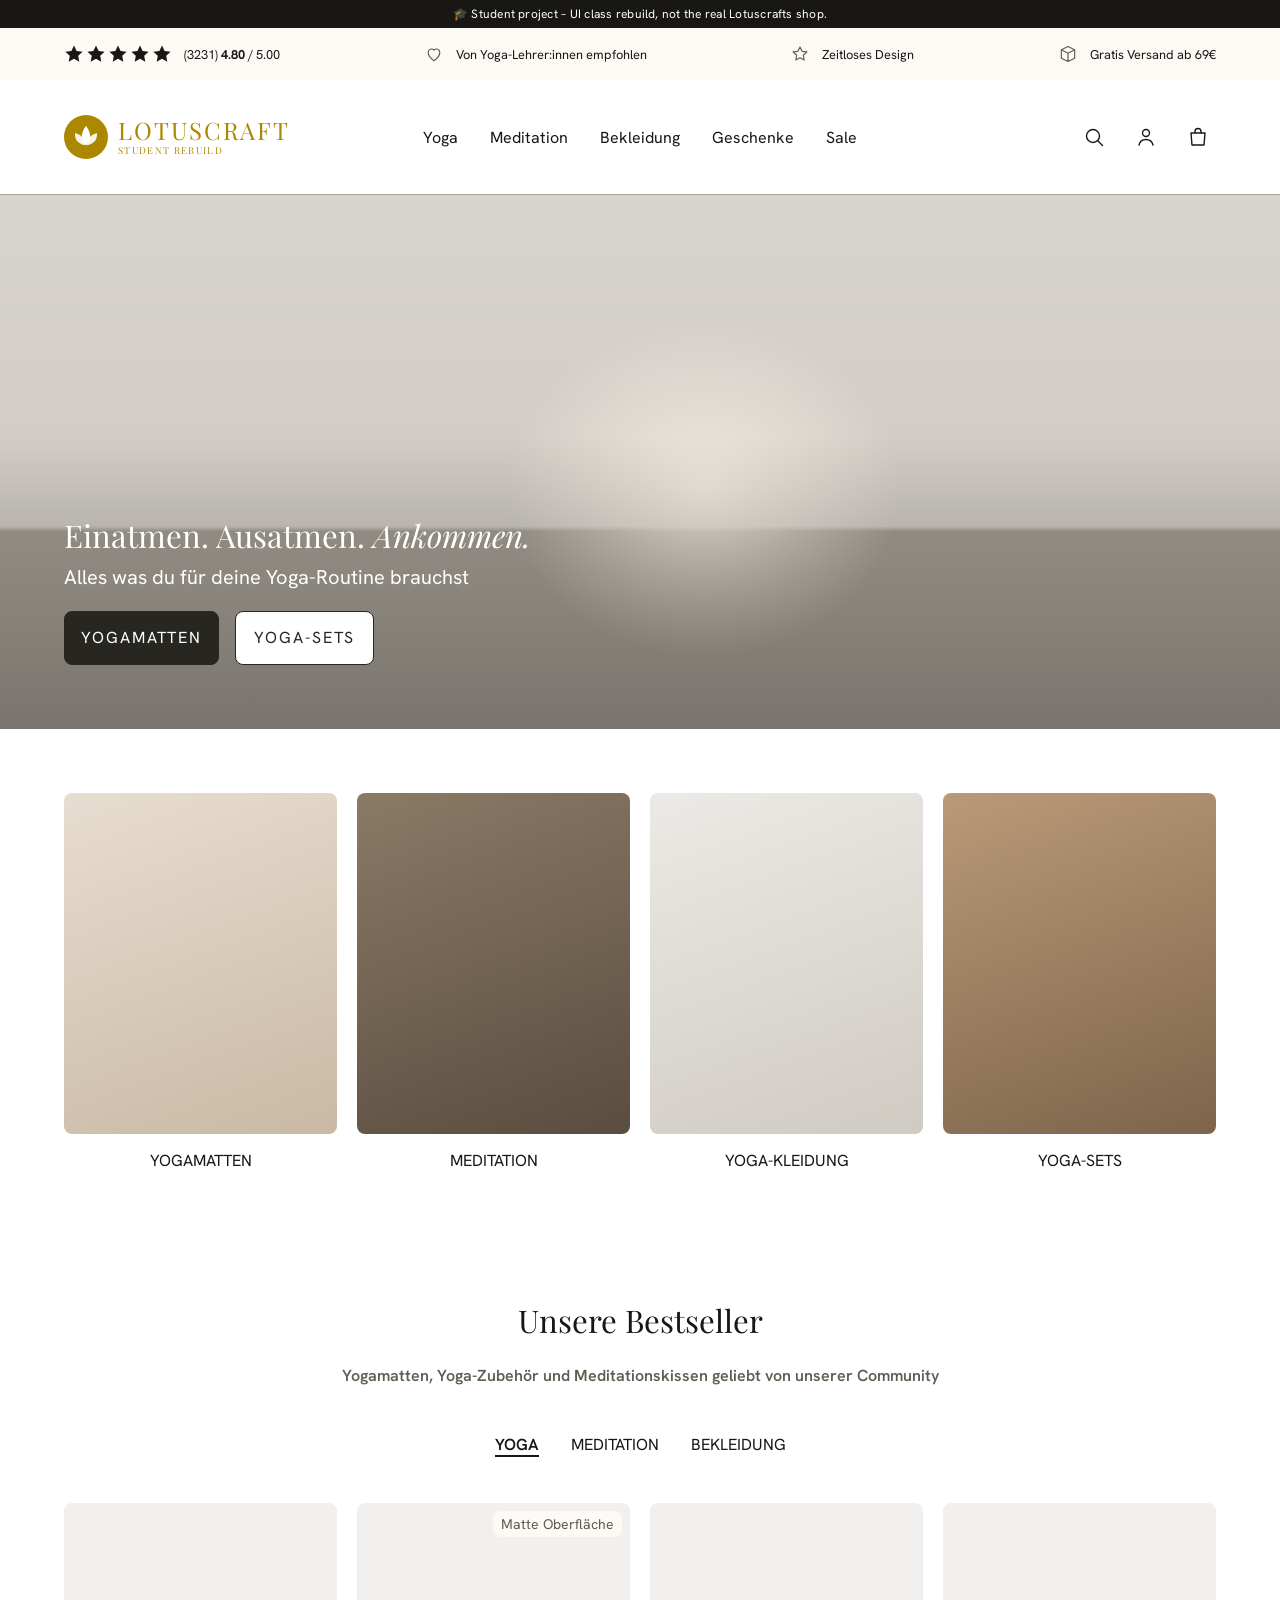
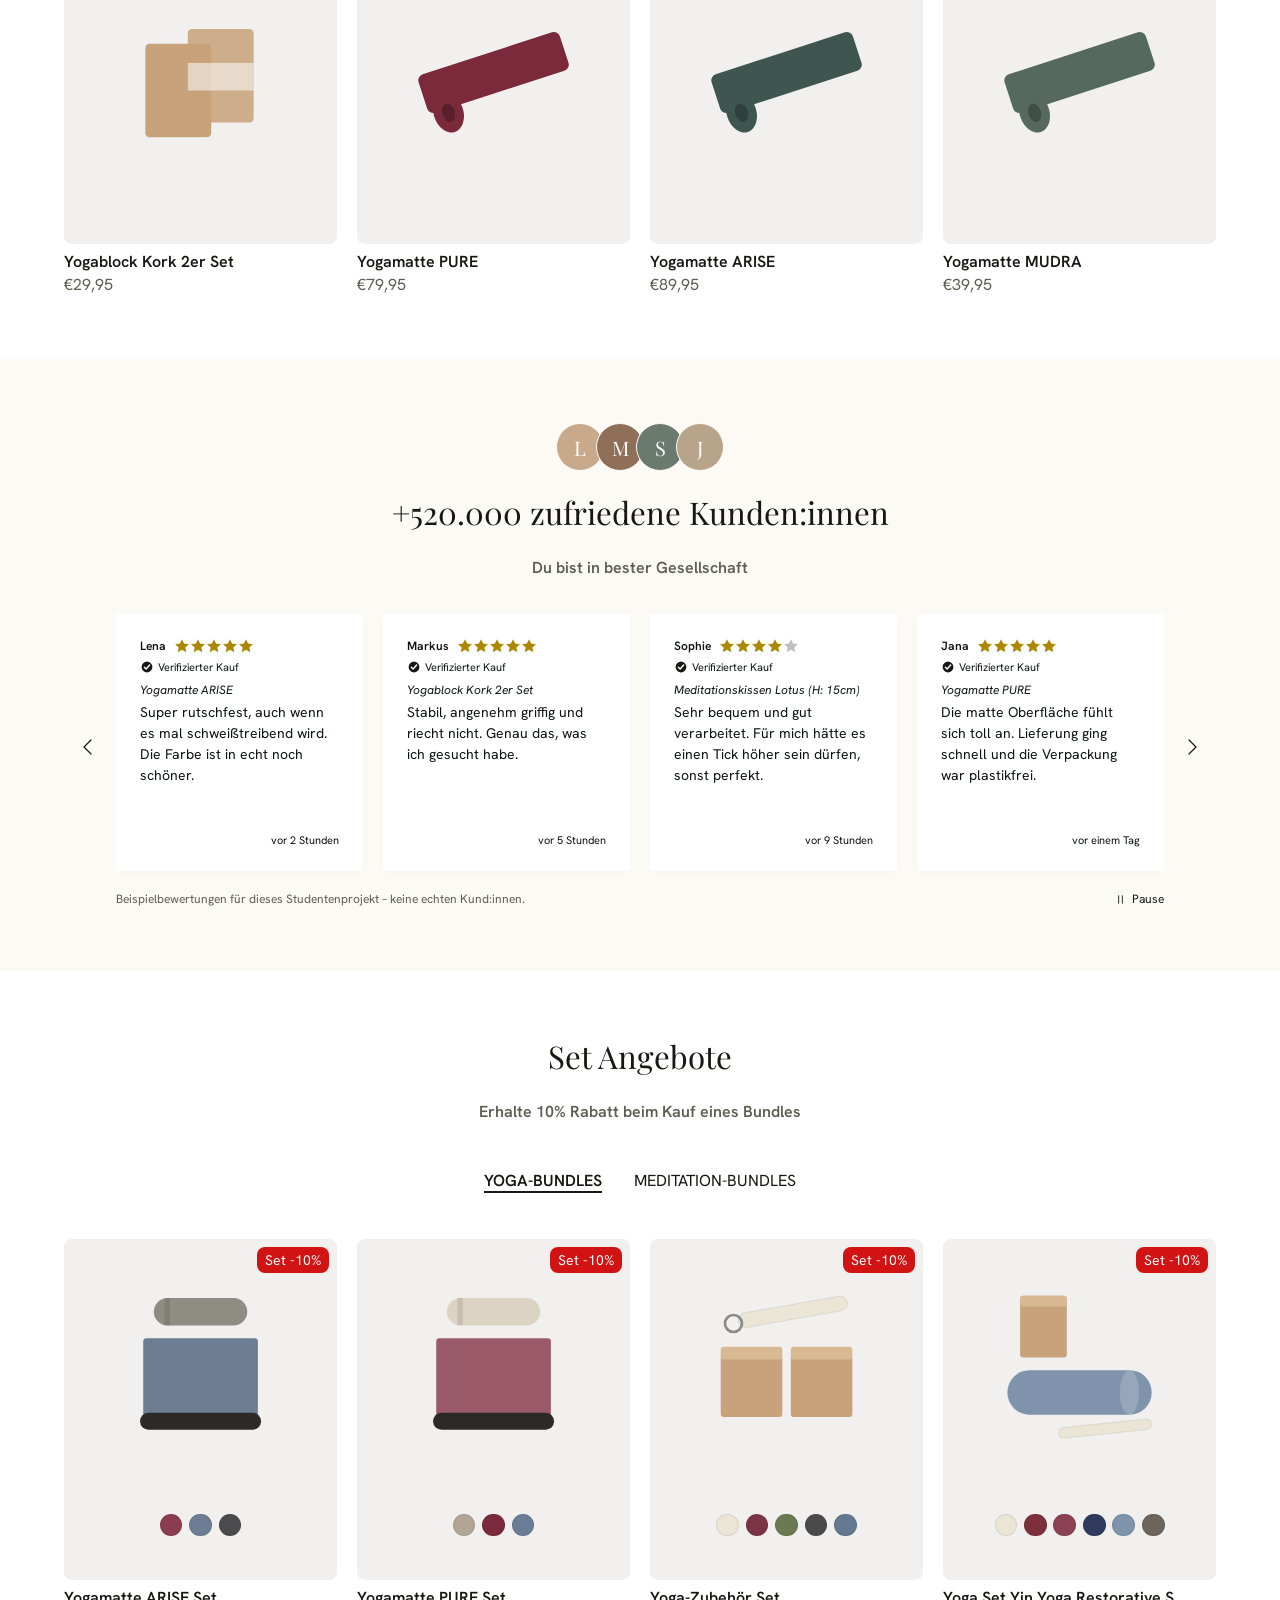
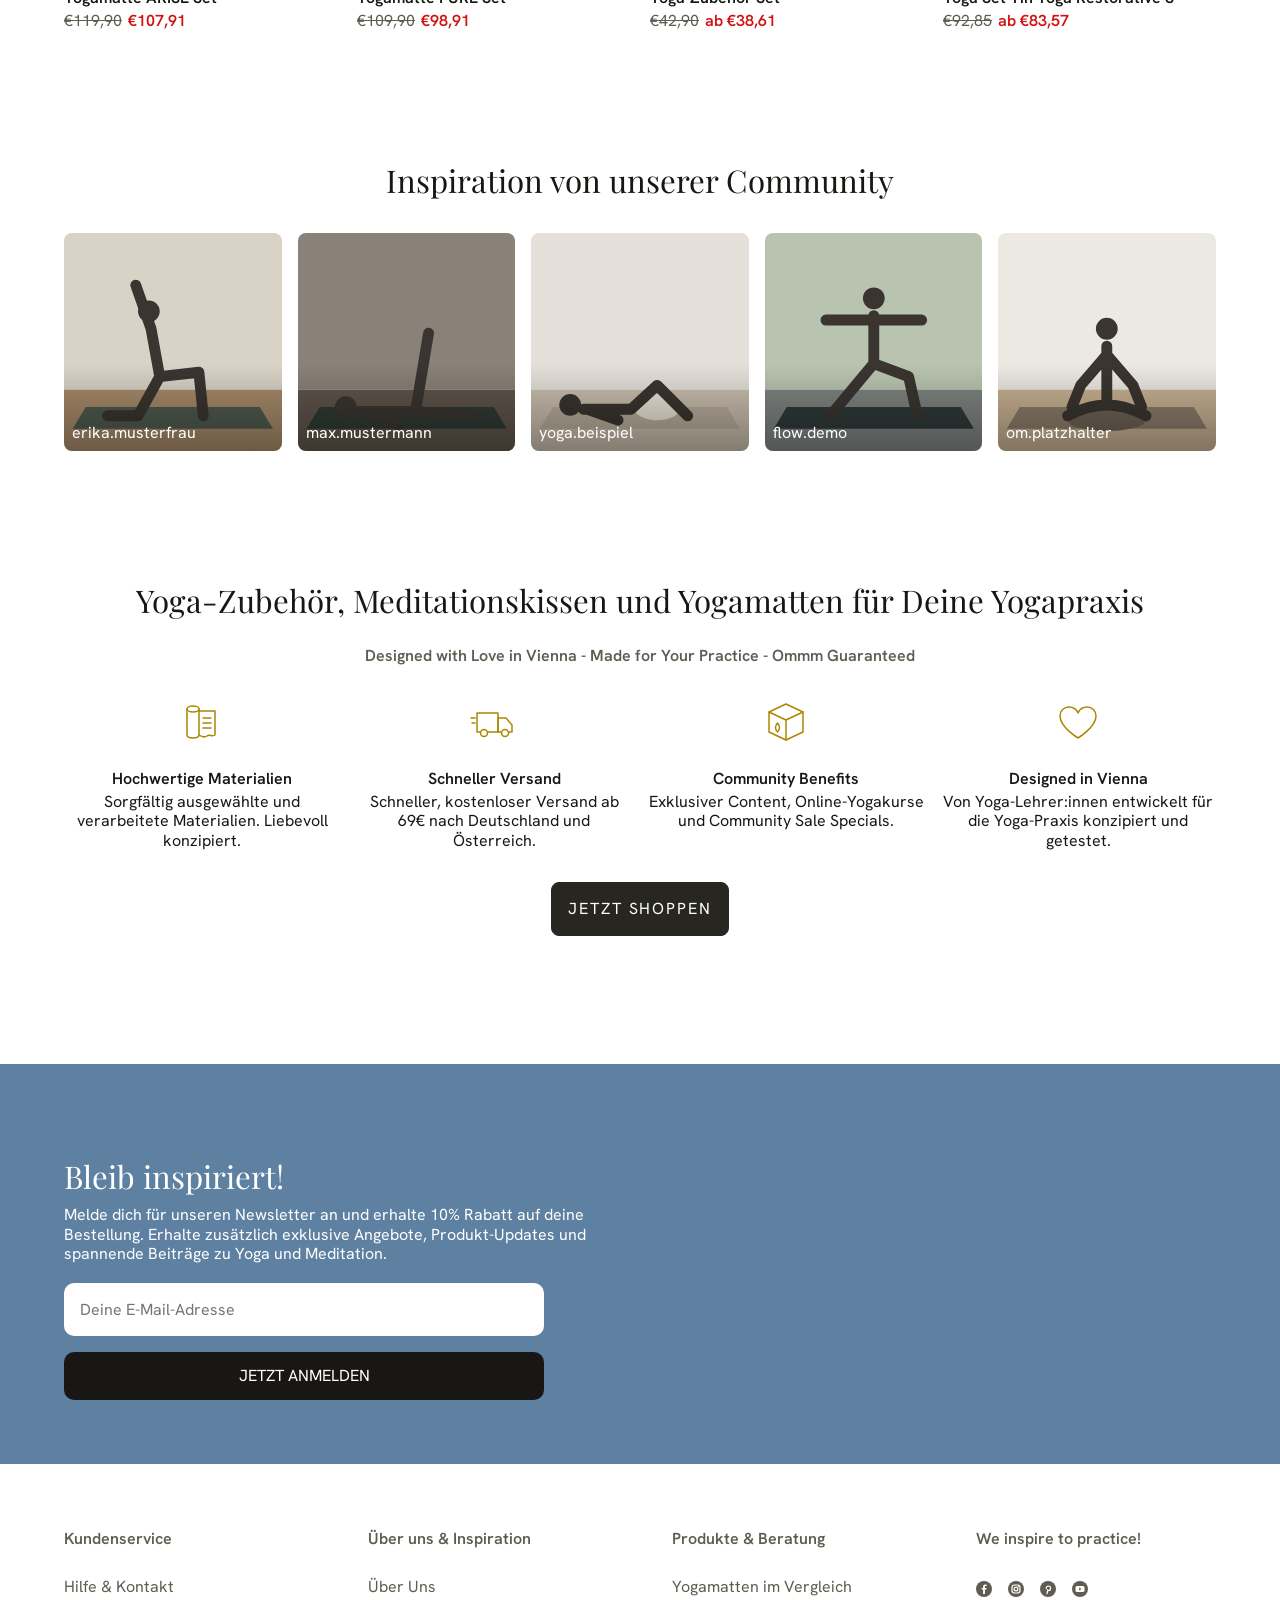
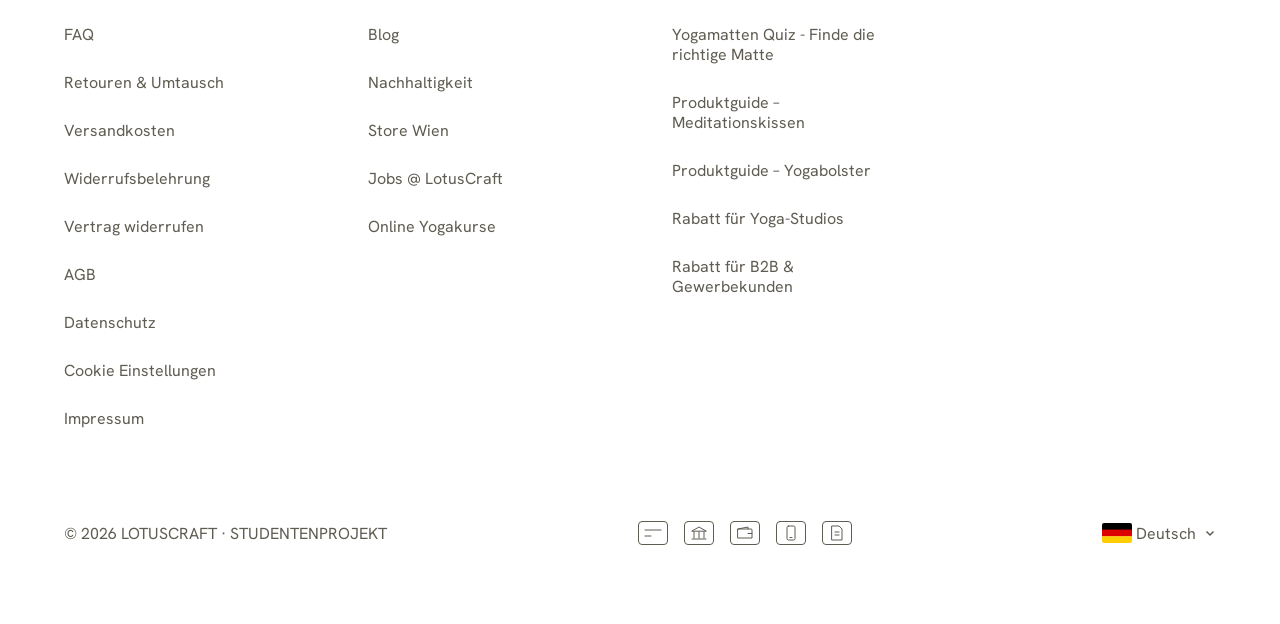
==== commit 72aef70f: "Step 43: info pages for the footer, the guides and the account Adds seite.html with 23 pages (help, " ====
--- a/index.html
+++ b/index.html
@@ -22,7 +22,7 @@
         <p class="hero__subtitle">Alles was du für deine Yoga-Routine brauchst</p>
         <div class="hero__buttons">
           <a href="kategorie.html?k=yogamatten" class="btn btn--primary">Yogamatten</a>
-          <a href="#" class="btn btn--secondary">Yoga-Sets</a>
+          <a href="kategorie.html?k=yoga-sets" class="btn btn--secondary">Yoga-Sets</a>
         </div>
       </div>
     </section>
@@ -34,15 +34,15 @@
           <div class="collection__image placeholder placeholder--1" role="img" aria-label="Platzhalter: Yogamatte"></div>
           <h3 class="collection__title">Yogamatten</h3>
         </a>
-        <a href="#" class="collection">
+        <a href="kategorie.html?k=meditation" class="collection">
           <div class="collection__image placeholder placeholder--2" role="img" aria-label="Platzhalter: Meditationskissen"></div>
           <h3 class="collection__title">Meditation</h3>
         </a>
-        <a href="#" class="collection">
+        <a href="kategorie.html?k=yoga-kleidung" class="collection">
           <div class="collection__image placeholder placeholder--3" role="img" aria-label="Platzhalter: Yoga-Kleidung"></div>
           <h3 class="collection__title">Yoga-Kleidung</h3>
         </a>
-        <a href="#" class="collection">
+        <a href="kategorie.html?k=yoga-sets" class="collection">
           <div class="collection__image placeholder placeholder--4" role="img" aria-label="Platzhalter: Yoga-Set"></div>
           <h3 class="collection__title">Yoga-Sets</h3>
         </a>
@@ -180,7 +180,7 @@
         </ul>
 
         <div class="usps__cta">
-          <a href="#" class="btn btn--primary">Jetzt shoppen</a>
+          <a href="kategorie.html?k=yogamatten" class="btn btn--primary">Jetzt shoppen</a>
         </div>
       </div>
     </section>
--- a/styles.css
+++ b/styles.css
@@ -398,14 +398,16 @@
   font-size: 14px;
 }
 .product-card__tag--sale { background: var(--sale); color: #fff; }
+/* 20px lines and 4px / 3px gaps as on the original: cards are 442px high, 466px with a colour line */
 .product-card__title {
   margin-top: 8px;
   font-size: 16px;
   font-weight: 600;
+  line-height: 20px;
   color: var(--text);
 }
-.product-card__variant { margin-top: 2px; color: var(--text-muted); font-size: 15px; }
-.product-card__price { margin-top: 2px; display: flex; gap: 6px; }
+.product-card__variant { margin-top: 4px; line-height: 20px; color: var(--text-muted); font-size: 15px; }
+.product-card__price { margin-top: 3px; line-height: 20px; display: flex; gap: 6px; }
 /* Colour swatches below the picture (set offers) */
 .product-card__media--swatches { grid-template-rows: minmax(0, 1fr) auto; }
 .swatches {
@@ -717,8 +719,9 @@
   background: #f1f0ee;
 }
 .gallery__item { aspect-ratio: 371 / 464; }
-.gallery__item svg,
-.gallery__thumb svg { display: block; width: 100%; height: 100%; }
+/* Only the picture itself: a set's picture nests the parts' pictures as svgs of their own */
+.gallery__item > svg,
+.gallery__thumb > svg { display: block; width: 100%; height: 100%; }
 .gallery__badge {
   position: absolute;
   top: 8px;
@@ -746,10 +749,13 @@
   line-height: 35px;
 }
 .buybox__subtitle { margin-top: 8px; color: var(--text-muted); line-height: 1.22; }
-.buybox__rating { display: inline-flex; align-items: center; gap: 4px; margin-top: 16px; line-height: 20px; }
+.buybox__rating { display: flex; width: fit-content; align-items: center; gap: 4px; margin-top: 16px; line-height: 20px; }
 .buybox__price { margin-top: 16px; display: flex; align-items: baseline; gap: 8px; line-height: 24px; }
 .buybox__amount { font-size: 20px; color: var(--text-muted); }
-.buybox__tax { font-size: 12.8px; color: var(--text-muted); }
+.buybox__prices { display: contents; }
+.buybox__compare { line-height: 20px; color: var(--text-muted); }
+.buybox__amount--sale { color: var(--sale); font-weight: 600; }
+.buybox__tax { font-size: 12.8px; line-height: 16px; color: var(--text-muted); }
 .buybox__tax a { text-decoration: underline; }
 
 .color-picker { margin: 32px 0 0; padding: 0; border: 0; min-width: 0; }
@@ -770,8 +776,66 @@
 .color-swatch input:checked + .color-swatch__thumb { box-shadow: inset 0 0 0 1px var(--text); }
 .color-swatch input:focus-visible + .color-swatch__thumb { outline: 2px solid var(--gold); outline-offset: 2px; }
 
-.buybox__cart { margin-top: 32px; }
+/* Length choice (MUDRA PRO): pills, as on the original */
+.option-picker { margin: 16px 0 0; padding: 0; border: 0; min-width: 0; }
+.option-picker__options { display: flex; flex-wrap: wrap; gap: 8px; margin-top: 4px; }
+.option-pill { cursor: pointer; }
+.option-pill__label {
+  display: flex;
+  align-items: center;
+  height: 40px;
+  padding: 4px 8px;
+  border: 1px solid var(--border);
+  border-radius: 20px;
+  background: var(--background-soft);
+  transition: border-color .2s;
+}
+.option-pill:hover .option-pill__label,
+.option-pill input:checked + .option-pill__label { border-color: var(--text); }
+.option-pill input:focus-visible + .option-pill__label { outline: 2px solid var(--gold); outline-offset: 2px; }
+
+/* Size choice (clothing): round pills; sizes sold out in the picked colour
+   lose their light fill, as on the original */
+.size-picker .option-picker__options { margin-top: 3px; }
+.option-pill--size .option-pill__label { min-width: 40px; justify-content: center; }
+.option-pill--out .option-pill__label { background: transparent; }
+.size-picker__chart {
+  display: block;
+  margin-top: 4px;
+  padding: 0;
+  border: 0;
+  background: none;
+  font: inherit;
+  line-height: 22px;
+  color: var(--text-muted);
+  text-decoration: underline;
+  cursor: pointer;
+}
+.size-picker__chart:hover { color: var(--text); }
+.size-picker__chart:focus-visible { outline: 2px solid var(--gold); outline-offset: 2px; }
+
+/* Sets: the parts, each with its own colour and choices */
+.bundle { margin-top: 24px; }
+.bundle__lead { font-size: 12.8px; line-height: 16px; letter-spacing: .08em; text-transform: uppercase; color: var(--text-muted); }
+.bundle-item { display: flex; gap: 12px; margin-top: 16px; padding-top: 16px; border-top: 1px solid rgba(167, 162, 143, .4); }
+.bundle__lead + .bundle-item { margin-top: 12px; padding-top: 0; border-top: 0; }
+.bundle-item__link { flex: none; display: block; }
+.bundle-item__image { flex: none; display: block; width: 64px; height: 80px; border-radius: var(--radius); overflow: hidden; background: var(--background-soft); }
+.bundle-item__image svg { display: block; width: 100%; height: 100%; }
+.bundle-item__aside { flex: 1; min-width: 0; }
+.bundle-item__name { line-height: 20px; }
+.bundle-item__name a:hover { text-decoration: underline; }
+.bundle-item__rating { display: flex; align-items: center; gap: 4px; margin-top: 2px; font-size: 12.8px; line-height: 16px; color: var(--text-muted); }
+.bundle-item .option-picker { margin-top: 12px; }
+.bundle-item .color-swatch__thumb { width: 40px; height: 50px; }
+
+.buybox__cart { margin-top: 32px; border: 0; } /* 52px high like the original's */
+.buybox__note { margin-top: 4px; text-align: center; font-size: 12.8px; line-height: 1.2; color: var(--text-muted); }
 .buybox__stock { margin-top: 16px; text-align: center; color: #028849; }
+.buybox__stock--out { color: var(--sale); }
+/* A product sold out as a whole: a red notice instead of the button */
+.buybox__alert { display: flex; gap: 8px; margin-top: 32px; line-height: 1.35; color: var(--sale); }
+.buybox__alert svg { flex: none; width: 20px; height: 20px; fill: none; stroke: currentColor; stroke-width: 1.8; stroke-linecap: round; }
 .buybox__added:empty { display: none; }
 .buybox__added { margin-top: 8px; text-align: center; font-size: 14px; color: var(--text-muted); }
 .buybox__payments {
@@ -836,12 +900,16 @@
 .accordion__item[open] .accordion__icon-v { transform: scaleY(0); }
 .accordion__content { padding: 16px; line-height: 1.5; color: var(--text-muted); }
 .accordion__content p + p { margin-top: 12px; }
+.accordion__content p + .care-list { margin-top: 12px; }
+.care-list { margin: 0; padding-left: 20px; }
+.care-list li + li { margin-top: 4px; }
 .facts { display: grid; grid-template-columns: max-content 1fr; gap: 8px 24px; margin: 0; }
 .facts dt { font-weight: 600; color: var(--text); }
 .facts dd { margin: 0; }
 
 .rating-summary__head { display: flex; align-items: center; gap: 4px; }
 .rating-scales { list-style: none; margin: 16px 0 24px; padding: 0; display: grid; gap: 31px; }
+.rating-summary__head + .btn { margin-top: 24px; } /* no scales (bolsters, bench) */
 .rating-scale__row { display: flex; justify-content: space-between; gap: 16px; font-size: 14px; }
 .rating-scale__bar { height: 4px; margin-top: 4px; background: var(--background-soft); }
 .rating-scale__bar span { display: block; height: 100%; background: var(--gold); }
@@ -872,7 +940,7 @@
   overflow: hidden;
   background: #f1f0ee;
 }
-.feature__media svg { display: block; width: 100%; height: 100%; }
+.feature__media > svg { display: block; width: 100%; height: 100%; }
 
 /* Reviews */
 .reviews-section {
@@ -887,6 +955,7 @@
 .reviews__score .star-rating__row svg { width: 20px; height: 20px; }
 .reviews__basis { font-size: 15px; font-weight: 500; }
 .reviews__note { margin-top: 8px; font-size: 12px; color: var(--text-muted); }
+.reviews__empty { padding: 24px 0; text-align: center; color: var(--text-muted); }
 
 .reviews__bar {
   display: flex;
@@ -943,6 +1012,10 @@
 }
 .review-item__name { margin-top: 4px; font-weight: 600; }
 .review-item__place { margin-top: 6px; font-size: 11px; font-weight: 500; }
+.review-item__fit { margin: 10px 0 0; font-size: 11px; font-weight: 500; }
+.review-item__fit div + div { margin-top: 4px; }
+.review-item__fit dt { display: inline; }
+.review-item__fit dd { display: inline; margin: 0; font-weight: 600; }
 .review-item__body {
   display: flex;
   flex-direction: column;
@@ -973,16 +1046,70 @@
 
 .product-missing { padding: 64px 0; display: grid; gap: 16px; justify-items: start; }
 
+/* Size chart (clothing): a modal box over the dark veil, as on the original */
+.size-chart {
+  width: min(720px, calc(100% - 38px));
+  max-width: none;
+  max-height: 75vh;
+  padding: 0;
+  border: 0;
+  border-radius: var(--radius);
+  background: var(--background);
+  color: var(--text);
+  overflow: auto;
+}
+.size-chart::backdrop { background: rgba(24, 23, 20, .85); }
+@media (prefers-reduced-motion: no-preference) {
+  .size-chart[open] { animation: size-chart-in .25s ease; }
+}
+@keyframes size-chart-in {
+  from { opacity: 0; transform: translateY(16px); }
+}
+.size-chart__inner { padding: 16px; }
+.size-chart__head { padding-right: 34px; }
+.size-chart__title { font-family: var(--font-heading); font-weight: 400; font-size: 25px; line-height: 30px; }
+.size-chart__close {
+  position: absolute;
+  top: 0;
+  right: 0;
+  display: grid;
+  place-items: center;
+  width: 50px;
+  height: 50px;
+  padding: 0;
+  border: 0;
+  border-radius: var(--radius);
+  background: none;
+  color: var(--text);
+  cursor: pointer;
+}
+.size-chart__close svg { width: 18px; height: 18px; fill: none; stroke: currentColor; stroke-width: 1.6; stroke-linecap: round; }
+.size-chart__close:focus-visible { outline: 2px solid var(--gold); outline-offset: -4px; }
+/* The table can scroll sideways on phones; it runs to the box's edges */
+.size-chart__scroll { margin: 24px -16px 0; padding: 0 16px; overflow-x: auto; }
+.size-chart__scroll:focus-visible { outline: 2px solid var(--gold); outline-offset: -2px; }
+.size-chart__table { width: 100%; border-collapse: collapse; white-space: nowrap; }
+.size-chart__table th,
+.size-chart__table td { padding: 16px 8px; text-align: left; line-height: 20px; }
+.size-chart__table th { font-weight: 700; }
+.size-chart__table tbody th { font-weight: 400; }
+.size-chart__table tbody th,
+.size-chart__table td { border-bottom: 1px solid #e3e3e3; }
+.size-chart__table tbody tr:nth-child(odd) { background: var(--background-soft); }
+.size-chart__note { margin-top: 16px; font-size: 12.8px; color: var(--text-muted); }
+.size-chart__picture svg { display: block; width: 100%; max-width: 480px; margin: 8px auto 0; }
+
 /* ---------- Category page ---------- */
-.category { padding: 42px 0 64px; }
+.category { padding: 34px 0 23px; }
+.category--no-text { padding-bottom: 64px; } /* the original's gap when no text follows the grid */
 
 .shortcuts { display: flex; justify-content: center; gap: 20px; }
 .shortcut { display: flex; flex-direction: column; align-items: center; width: 76px; }
 .shortcut__icon {
   display: grid;
   place-items: center;
-  width: 64px;
-  height: 64px;
+  width: 80px;
+  height: 80px;
   border-radius: 50%;
   background: var(--background-soft);
   transition: background .2s;
@@ -997,9 +1124,12 @@
   stroke-linecap: round;
   stroke-linejoin: round;
 }
-.shortcut__label { margin-top: 18px; font-size: 12.8px; line-height: 1.2; text-align: center; color: var(--text); }
+.shortcut__label { margin-top: 10px; font-size: 12.8px; line-height: 1.2; text-align: center; color: var(--text); hyphens: auto; }
+.shortcut[aria-current="page"] .shortcut__icon { outline: 1px solid var(--text); }
 .shortcut:focus-visible { outline: 2px solid var(--gold); outline-offset: 4px; border-radius: var(--radius); }
 
+/* Pages without circles ("Almost Perfect") start with the title */
+.category__title:first-child { margin-top: 14px; }
 .category__title {
   margin-top: 50px;
   font-family: var(--font-heading);
@@ -1074,10 +1204,144 @@
 .filter__check input { width: 16px; height: 16px; margin: 0; accent-color: var(--text); }
 .filter__reset { margin-top: 17px; }
 
+/* Phones: a "Filter" button and the sort picker instead of the bar */
+.filters-mobile { display: none; gap: 16px; margin-top: 32px; }
+.filter-button {
+  position: relative;
+  flex: 1;
+  min-width: 0;
+  display: flex;
+  align-items: center;
+  gap: 8px;
+  min-height: 36px;
+  padding: 8px 16px;
+  border-radius: var(--radius);
+  background: var(--background-soft);
+  font-weight: 700;
+  line-height: 20px;
+  cursor: pointer;
+}
+.filter-button svg {
+  flex-shrink: 0;
+  width: 16px;
+  height: 16px;
+  margin-left: auto;
+  fill: none;
+  stroke: currentColor;
+  stroke-width: 1.3;
+  stroke-linecap: round;
+}
+.filter-button circle { fill: var(--background-soft); }
+/* The real <select> lies invisibly on top, so a tap opens the phone's own picker */
+.filter-button__select {
+  position: absolute;
+  inset: 0;
+  width: 100%;
+  opacity: 0;
+  cursor: pointer;
+  font-size: 16px; /* stops iOS from zooming in */
+}
+.filter-button:focus-visible,
+.filter-button:has(:focus-visible) { outline: 2px solid var(--gold); outline-offset: 2px; }
+
+.filter-badge {
+  display: inline-grid;
+  place-items: center;
+  min-width: 14px;
+  height: 14px;
+  padding: 0 3px;
+  border-radius: 7px;
+  background: var(--gold);
+  color: #fff;
+  font-size: 8px;
+  font-weight: 700;
+  line-height: 1;
+}
+.filter-badge[hidden] { display: none; }
+
+.filter-drawer {
+  /* A <dialog> pinned to the left edge, full height (the cart's mirror image) */
+  margin: 0 auto 0 0;
+  padding: 0;
+  border: 0;
+  width: 414px;
+  max-width: 100%;
+  height: 100%;
+  max-height: 100%;
+  /* No scrolling of its own: a panel sliding in must not shift the drawer */
+  overflow: hidden;
+  overflow: clip;
+  background: var(--background);
+  color: var(--text);
+}
+.filter-drawer[open] {
+  display: flex;
+  flex-direction: column;
+  animation: drawer-open .3s ease;
+}
+.filter-drawer::backdrop { background: rgba(24, 23, 20, .85); }
+.filter-drawer__header {
+  display: flex;
+  align-items: center;
+  justify-content: space-between;
+  min-height: 48px;
+  padding-left: 16px;
+}
+.filter-drawer__title { font-family: var(--font-heading); font-weight: 400; font-size: 20px; }
+.filter-drawer__close { width: 48px; height: 48px; align-items: center; justify-content: center; }
+.filter-drawer__close .icon { width: 26px; height: 26px; stroke-width: 1.9; }
+.filter-drawer__body { flex: 1; overflow-y: auto; }
+.filter-drawer__list { list-style: none; margin: 0; padding: 0; }
+.filter-drawer__row,
+.filter-drawer__back {
+  display: flex;
+  align-items: center;
+  gap: 8px;
+  width: 100%;
+  padding: 12px 16px;
+  line-height: 19.5px;
+  text-align: left;
+}
+.filter-drawer .drawer__chevron { width: 18px; height: 18px; stroke-width: 2.4; }
+.filter-drawer__row .drawer__chevron { margin-left: auto; }
+.filter-drawer__actions { display: grid; gap: 8px; padding: 24px 16px; }
+.filter-drawer button:focus-visible { outline: 2px solid var(--gold); outline-offset: -4px; }
+/* A filter's own panel slides in over the list */
+.filter-drawer__panel {
+  position: absolute;
+  inset: 48px 0 0;
+  display: flex;
+  flex-direction: column;
+  background: var(--background);
+  animation: filter-panel-in .3s ease;
+}
+.filter-drawer__panel[hidden] { display: none; }
+.filter-drawer__panel .filter-drawer__actions { margin-top: auto; }
+.filter-drawer__panel .filter__swatches {
+  flex-wrap: nowrap;
+  gap: 8px;
+  margin-top: 8px;
+  padding: 8px 16px;
+  overflow-x: auto;
+  scrollbar-width: none;
+}
+.filter-drawer__panel .filter__swatches::-webkit-scrollbar { display: none; }
+.filter-drawer__panel .filter-swatch { flex: none; }
+.filter-drawer__panel .filter__options { gap: 16px; margin-top: 16px; padding: 0 16px; }
+.filter-drawer__panel .filter__check { gap: 16px; min-height: 28px; padding: 0; font-size: 16px; }
+.filter-drawer__panel .filter__check input { width: 20px; height: 20px; }
+@keyframes filter-panel-in { from { transform: translateX(100%); } }
+@media (prefers-reduced-motion: reduce) {
+  .filter-drawer[open],
+  .filter-drawer__panel { animation: none; }
+}
+
 .category__grid { margin-top: 66px; row-gap: 79px; }
 .category__empty { margin-top: 75px; padding: 48px 0; display: grid; justify-items: center; gap: 12px; text-align: center; }
 .category__empty-title { font-family: var(--font-heading); font-size: 25px; }
 .category__empty .btn { margin-top: 12px; }
+.category__description { max-width: 642px; margin: 88px auto 0; line-height: 1.22; text-align: center; }
+.category__description a { color: var(--text-muted); text-decoration: underline; }
 
 /* ---------- Mobile menu ---------- */
 .drawer {
@@ -1098,7 +1362,7 @@
   animation: drawer-open .3s ease;
 }
 .drawer::backdrop { background: rgba(0, 0, 0, .3); }
-body:has(.drawer[open]) { overflow: hidden; }
+body:has(dialog[open]) { overflow: hidden; }
 
 .drawer__top {
   display: flex;
@@ -1156,6 +1420,184 @@
   .drawer__nav.is-sliding { animation: none; }
 }
 
+/* ---------- Search ---------- */
+.search {
+  margin: clamp(16px, 24vh, 216px) auto auto;
+  width: 720px;
+  max-width: calc(100% - 32px);
+  max-height: calc(100vh - clamp(16px, 24vh, 216px) - 16px);
+  overflow-y: auto;
+  padding: 58px 16px 16px;
+  border: 0;
+  border-radius: var(--radius);
+  background: var(--background);
+  color: var(--text);
+}
+.search[open] { animation: search-open .2s ease; }
+.search::backdrop { background: rgba(24, 23, 20, .5); }
+@keyframes search-open { from { opacity: 0; transform: translateY(-8px); } }
+
+.search__close {
+  position: absolute;
+  top: 0;
+  right: 0;
+  width: 50px;
+  height: 50px;
+  align-items: center;
+  justify-content: center;
+}
+.search__close .icon { width: 18px; height: 18px; }
+.search__form { position: relative; }
+.search__icon {
+  position: absolute;
+  top: 50%;
+  left: 16px;
+  width: 20px;
+  height: 20px;
+  translate: 0 -50%;
+  fill: none;
+  stroke: var(--text);
+  stroke-width: 1.5;
+  stroke-linecap: round;
+  pointer-events: none;
+}
+.search__input {
+  width: 100%;
+  height: 54px;
+  padding: 16px 44px 16px 52px;
+  border: 1px solid var(--border);
+  border-radius: var(--radius);
+  background: var(--background);
+  font: inherit;
+  color: var(--text);
+}
+.search__input::placeholder { color: var(--text-muted); }
+.search__input::-webkit-search-cancel-button { display: none; }
+.search__input:focus { outline: none; border-color: var(--gold); box-shadow: 0 0 0 1px var(--gold); }
+.search__clear {
+  position: absolute;
+  top: 50%;
+  right: 5px;
+  width: 44px;
+  height: 44px;
+  translate: 0 -50%;
+  display: grid;
+  place-items: center;
+}
+.search__clear svg { width: 16px; height: 16px; fill: none; stroke: var(--text); stroke-width: 1.8; stroke-linecap: round; }
+.search :is(a, button):focus-visible { outline: 2px solid var(--gold); outline-offset: 2px; }
+
+.search__results { margin-top: 24px; }
+.search__results:empty { display: none; }
+.search__head,
+.search__label {
+  display: flex;
+  justify-content: space-between;
+  align-items: baseline;
+  gap: 16px;
+  padding-bottom: 8px;
+  border-bottom: 1px solid var(--border);
+  color: var(--text-muted);
+}
+.search__all { color: var(--text-muted); text-decoration: underline; }
+.search__grid { display: grid; grid-template-columns: repeat(4, minmax(0, 1fr)); gap: 24px; margin-top: 28px; }
+.search__label { margin-top: 24px; }
+.search__pages { list-style: none; margin: 0; padding: 0; }
+.search__pages a { display: block; padding: 8px 0; color: var(--text-muted); transition: color .2s; }
+.search__pages a:hover { color: var(--text); }
+.search__empty { color: var(--text-muted); }
+@media (prefers-reduced-motion: reduce) {
+  .search[open] { animation: none; }
+}
+
+/* ---------- Cart drawer ---------- */
+.cart-drawer {
+  /* A <dialog> pinned to the right edge, full height */
+  margin: 0 0 0 auto;
+  padding: 0;
+  border: 0;
+  width: 414px;
+  max-width: 100%;
+  height: 100%;
+  max-height: 100%;
+  background: var(--background);
+  color: var(--text);
+}
+.cart-drawer[open] {
+  display: flex;
+  flex-direction: column;
+  animation: cart-open .3s ease;
+}
+.cart-drawer::backdrop { background: rgba(24, 23, 20, .85); }
+@keyframes cart-open { from { transform: translateX(100%); } }
+
+.cart-drawer__header {
+  display: flex;
+  align-items: center;
+  justify-content: space-between;
+  min-height: 50px;
+  padding-left: 16px;
+}
+.cart-drawer__title { font-family: var(--font-heading); font-size: 25px; }
+.cart-drawer__close { width: 50px; height: 50px; align-items: center; justify-content: center; }
+.cart-drawer__close .icon { width: 18px; height: 18px; }
+.cart-drawer :is(a, button):focus-visible { outline: 2px solid var(--gold); outline-offset: 2px; }
+
+.cart-drawer__body { flex: 1; min-height: 0; display: flex; flex-direction: column; }
+
+.cart-empty {
+  flex: 1;
+  display: flex;
+  flex-direction: column;
+  align-items: center;
+  justify-content: center;
+  gap: 24px;
+  padding: 16px;
+  text-align: center;
+}
+.cart-empty__title { font-family: var(--font-heading); font-size: 31.25px; line-height: 42px; }
+
+.cart-shipping { padding: 8px 16px 16px; font-size: 14px; text-align: center; }
+.cart-shipping__bar { height: 4px; margin-top: 8px; background: var(--background-soft); }
+.cart-shipping__bar span { display: block; height: 100%; background: var(--gold); transition: width .3s ease; }
+
+.cart-items { flex: 1; overflow-y: auto; list-style: none; margin: 0; padding: 0 16px; }
+.cart-item {
+  display: grid;
+  grid-template-columns: 80px minmax(0, 1fr);
+  gap: 16px;
+  padding: 16px 0;
+  border-top: 1px solid #e4dfd3;
+}
+.cart-item__media { display: block; border-radius: var(--radius); overflow: hidden; }
+.cart-item__media svg { display: block; width: 100%; height: auto; }
+.cart-item__name { font-weight: 600; }
+.cart-item__variant { margin-top: 2px; font-size: 14px; color: var(--text-muted); }
+.cart-item__price { margin-top: 4px; color: var(--text-muted); }
+.cart-item__actions { display: flex; align-items: center; gap: 16px; margin-top: 12px; }
+.qty { display: inline-flex; align-items: center; border: 1px solid #e4dfd3; background: var(--background); }
+.qty__btn { width: 36px; height: 36px; font-size: 18px; line-height: 1; }
+.qty__value { min-width: 36px; text-align: center; }
+.cart-item__remove { font-size: 14px; color: var(--text-muted); text-decoration: underline; }
+
+.cart-drawer__footer {
+  display: flex;
+  flex-direction: column;
+  gap: 8px;
+  margin-top: auto;
+  padding: 24px 16px;
+  border-top: 1px solid #e4dfd3;
+}
+.cart-total { display: flex; justify-content: space-between; font-weight: 600; }
+.cart-note,
+.cart-checkout-note { font-size: 13px; color: var(--text-muted); }
+.cart-checkout-note { text-align: center; }
+.cart-checkout-note:empty { display: none; }
+
+@media (prefers-reduced-motion: reduce) {
+  .cart-drawer[open] { animation: none; }
+}
+
 .visually-hidden {
   position: absolute;
   width: 1px;
@@ -1179,6 +1621,76 @@
 .placeholder--3 { background: linear-gradient(160deg, #eceae6, #cfcac2); }
 .placeholder--4 { background: linear-gradient(160deg, #b99a78, #7d644b); }
 
+/* ---------- Info pages (footer links, guides, quiz) ---------- */
+.page { padding-top: 48px; padding-bottom: 24px; }
+.page__head,
+.page__section { max-width: 760px; }
+.page__title { font-family: var(--font-heading); font-weight: 400; font-size: 39px; line-height: 1.15; }
+.page__lead { margin-top: 12px; font-size: 18px; line-height: 1.5; color: var(--text-muted); }
+.page__note {
+  margin-top: 20px;
+  padding: 12px 16px;
+  border-left: 3px solid var(--gold);
+  border-radius: 0 var(--radius) var(--radius) 0;
+  background: var(--background-soft);
+  font-size: 14px;
+  line-height: 1.5;
+  color: var(--text-muted);
+}
+.page__section { margin-top: 40px; }
+.page__section--wide { max-width: none; }
+.page__section h2 { margin-bottom: 12px; font-family: var(--font-heading); font-weight: 400; font-size: 25px; line-height: 34px; }
+.page__section p,
+.page__list { line-height: 1.6; }
+.page__section p + p { margin-top: 12px; }
+.page__section a:not(.btn) { text-decoration: underline; text-underline-offset: 2px; }
+.page__section a:not(.btn):hover { color: var(--gold); }
+.page__list { margin: 0; padding-left: 22px; }
+ul.page__list { list-style: disc; }
+ol.page__list { list-style: decimal; }
+.page__list li + li { margin-top: 8px; }
+.page code { padding: 1px 5px; border-radius: 4px; background: var(--background-soft); font-size: .9em; }
+.page__cta { display: flex; flex-wrap: wrap; gap: 12px; }
+.page__section .btn { margin-top: 16px; }
+.page__cta .btn { margin-top: 0; }
+.page__status { margin-top: 12px; font-size: 14px; color: var(--text-muted); }
+.page__status:empty { display: none; }
+
+.page__cards { display: grid; grid-template-columns: repeat(2, minmax(0, 1fr)); gap: 16px; }
+.page-card { padding: 20px; border-radius: var(--radius); box-shadow: 0 0 2px rgba(24, 23, 20, .24); }
+.page-card__tag { margin-bottom: 8px; font-size: 12.8px; letter-spacing: .08em; text-transform: uppercase; color: var(--gold); }
+.page__section .page-card__title { margin-bottom: 8px; font-size: 21px; line-height: 28px; }
+
+/* Tables scroll inside their own box on narrow screens; the first column stays */
+.page__table { overflow-x: auto; border: 1px solid rgba(167, 162, 143, .5); border-radius: var(--radius); }
+.page__table:focus-visible { outline: 2px solid var(--gold); outline-offset: 2px; }
+.page__table table { width: 100%; min-width: 760px; border-collapse: collapse; font-size: 15px; }
+.page__table th,
+.page__table td { padding: 12px 14px; text-align: left; vertical-align: top; border-bottom: 1px solid rgba(167, 162, 143, .35); line-height: 1.4; }
+.page__table thead th { background: var(--background-soft); font-weight: 600; white-space: nowrap; }
+.page__table tbody tr:last-child > * { border-bottom: 0; }
+.page__table tbody th { min-width: 170px; font-weight: 600; background: #fff; }
+.page__table tbody th,
+.page__table thead th:first-child { position: sticky; left: 0; }
+.page__table thead th:first-child { z-index: 1; }
+.page__table-note { margin-top: 8px; font-size: 13px; color: var(--text-muted); }
+
+/* The quiz */
+.quiz { display: grid; gap: 28px; max-width: 760px; }
+.quiz__question { margin: 0; padding: 0; border: 0; min-width: 0; }
+.quiz__question legend { padding: 0; font-weight: 600; line-height: 24px; }
+.quiz__options { display: flex; flex-wrap: wrap; gap: 8px; margin-top: 10px; }
+.quiz .option-pill__label { height: auto; min-height: 40px; padding: 8px 16px; }
+.quiz .btn { justify-self: start; }
+.quiz__status { color: var(--sale); }
+.quiz__status:empty { display: none; }
+.quiz__result { padding: 24px; border-radius: var(--radius); background: var(--background-soft); box-shadow: 0 0 2px rgba(24, 23, 20, .24); }
+.quiz__result h2:focus { outline: none; }
+.quiz__best { font-size: 20px; }
+.quiz__mat { font-weight: 600; text-decoration: underline; text-underline-offset: 2px; }
+.quiz__next { margin-top: 12px; color: var(--text-muted); }
+.quiz__again { margin-top: 16px; }
+
 /* ---------- Responsive ---------- */
 @media (max-width: 1100px) {
   :root { --gutter: 24px; }
@@ -1186,7 +1698,7 @@
   .nav,
   .header::after { display: none; }
   .menu-toggle { display: inline-flex; justify-self: start; }
-  .header__inner { height: 72px; grid-template-columns: auto 1fr auto; gap: 12px; }
+  .header__inner { height: 62px; grid-template-columns: auto 1fr auto; gap: 12px; } /* + 1px line = the original's 63px */
   .logo { justify-self: start; }
   .collections,
   .product-grid { grid-template-columns: repeat(2, 1fr); }
@@ -1238,8 +1750,20 @@
   .feature--reverse .feature__text { padding: 0; }
 }
 
+/* The original switches to its phone filters below 780px */
+@media (max-width: 779px) {
+  .filters { display: none; }
+  .filters-mobile { display: flex; }
+  .category__grid { margin-top: 20px; }
+}
+
 @media (max-width: 600px) {
   :root { --gutter: 16px; }
+  .page { padding-top: 32px; }
+  .page__title { font-size: 31px; }
+  .page__lead { font-size: 16px; }
+  .page__section { margin-top: 32px; }
+  .page__cards { grid-template-columns: minmax(0, 1fr); }
   .hide-sm { display: none; }
   /* Trust bar: one hint at a time with arrows, like the original */
   .trustbar__arrow { display: inline-flex; }
@@ -1269,16 +1793,23 @@
   .community-tile__handle { font-size: 14px; }
   .product { padding-top: 0; }
   .reviews-section { padding: 40px 0; }
-  .category { padding-top: 24px; }
-  .shortcuts { gap: 8px; }
-  .category__title { margin-top: 32px; }
-  .filters { align-items: flex-start; margin-top: 24px; }
-  .filters__group { gap: 0 16px; }
-  /* Dropdowns span the whole bar so they never stick out of the screen */
-  .filter { position: static; }
-  .filter__panel,
-  .filter__panel--right { left: 0; right: 0; width: auto; }
-  .filter__swatches { gap: 12px; }
+  .size-chart { max-height: calc(100% - 38px); }
+  .size-chart__title { font-size: 20px; }
+  .search__grid { grid-template-columns: repeat(2, minmax(0, 1fr)); gap: 12px; }
+  .category { padding-top: 32px; }
+  /* Four 80px circles don't fit: the row scrolls sideways, as on the original */
+  .shortcuts {
+    justify-content: flex-start;
+    gap: 16px;
+    margin: 0 -16px;
+    padding: 2px 16px;
+    overflow-x: auto;
+    scrollbar-width: none;
+  }
+  .shortcuts::-webkit-scrollbar { display: none; }
+  .shortcut { flex: none; width: 80px; }
+  .category__title { margin-top: 32px; font-size: 25px; line-height: 34px; }
+  .category__title:first-child { margin-top: 0; }
   /* Keep "Sortieren" for screen readers but save the space on phones */
   .reviews__sort > span {
     position: absolute;
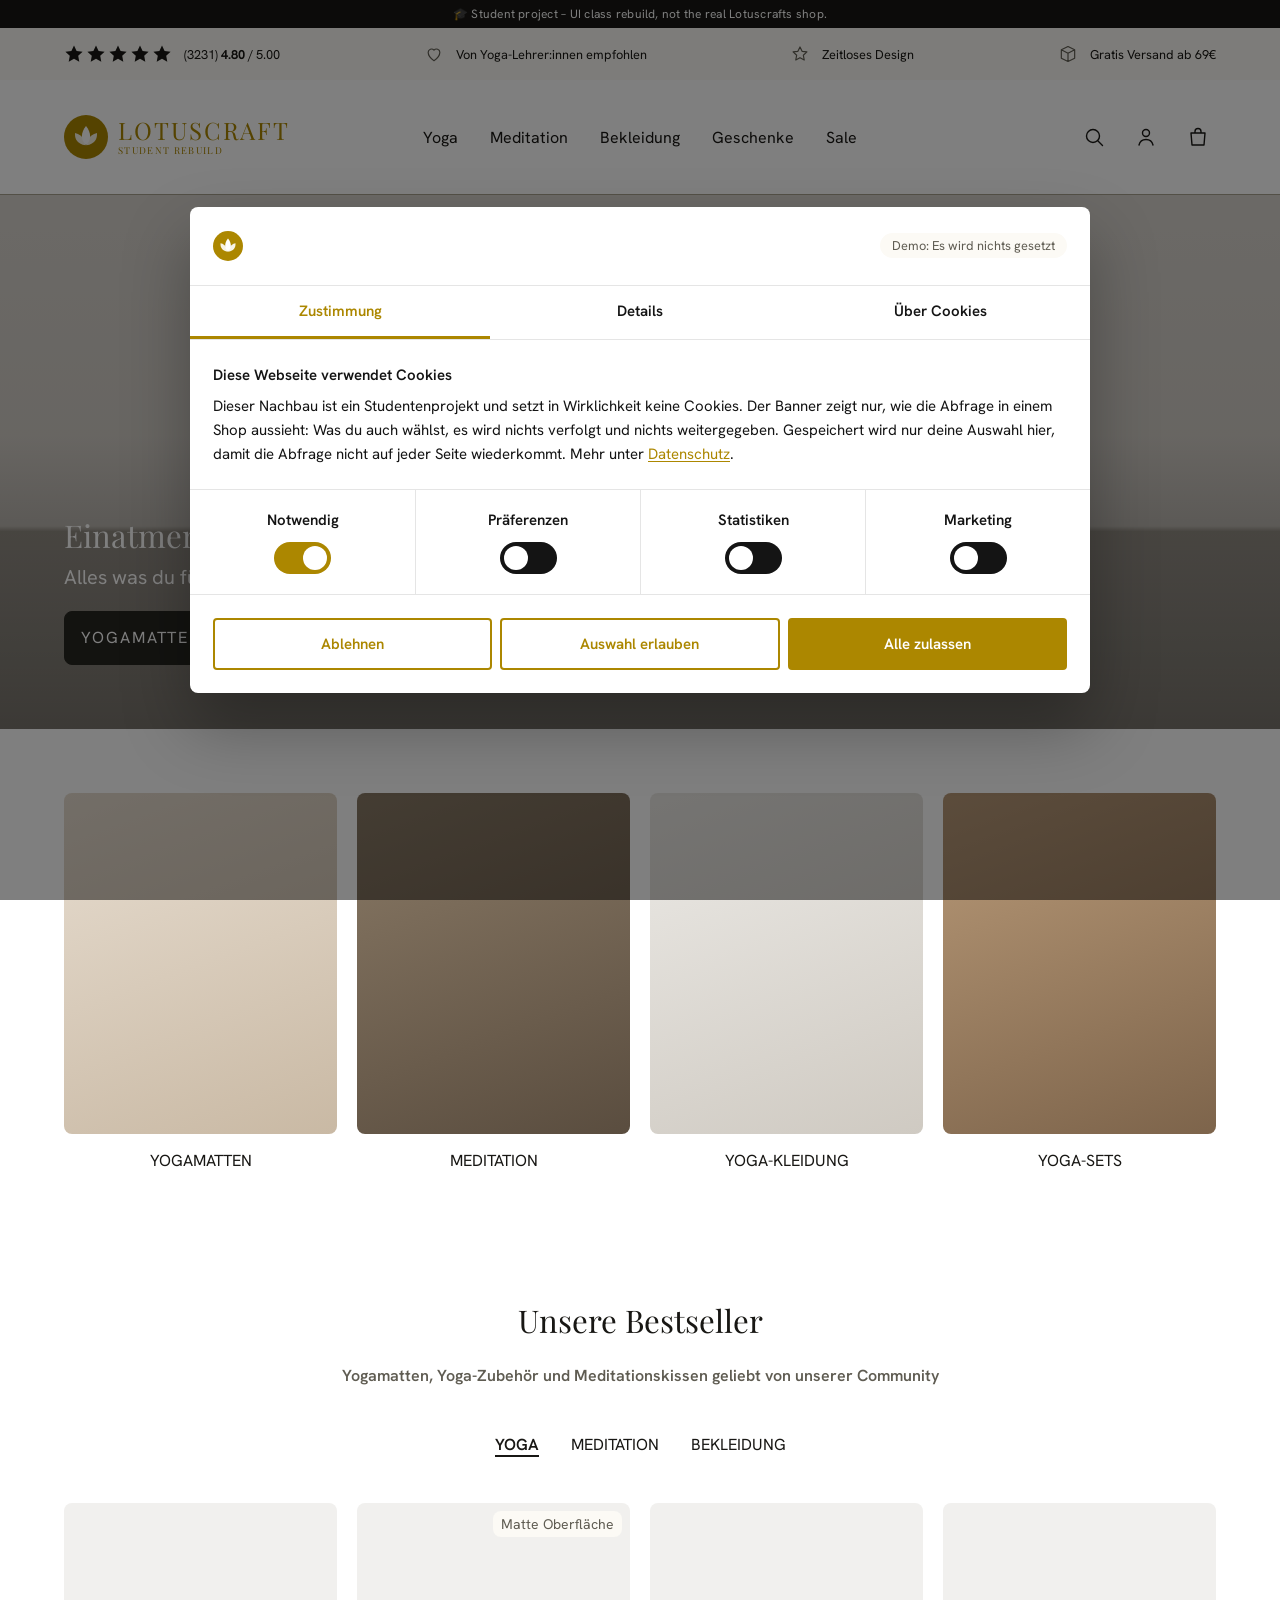
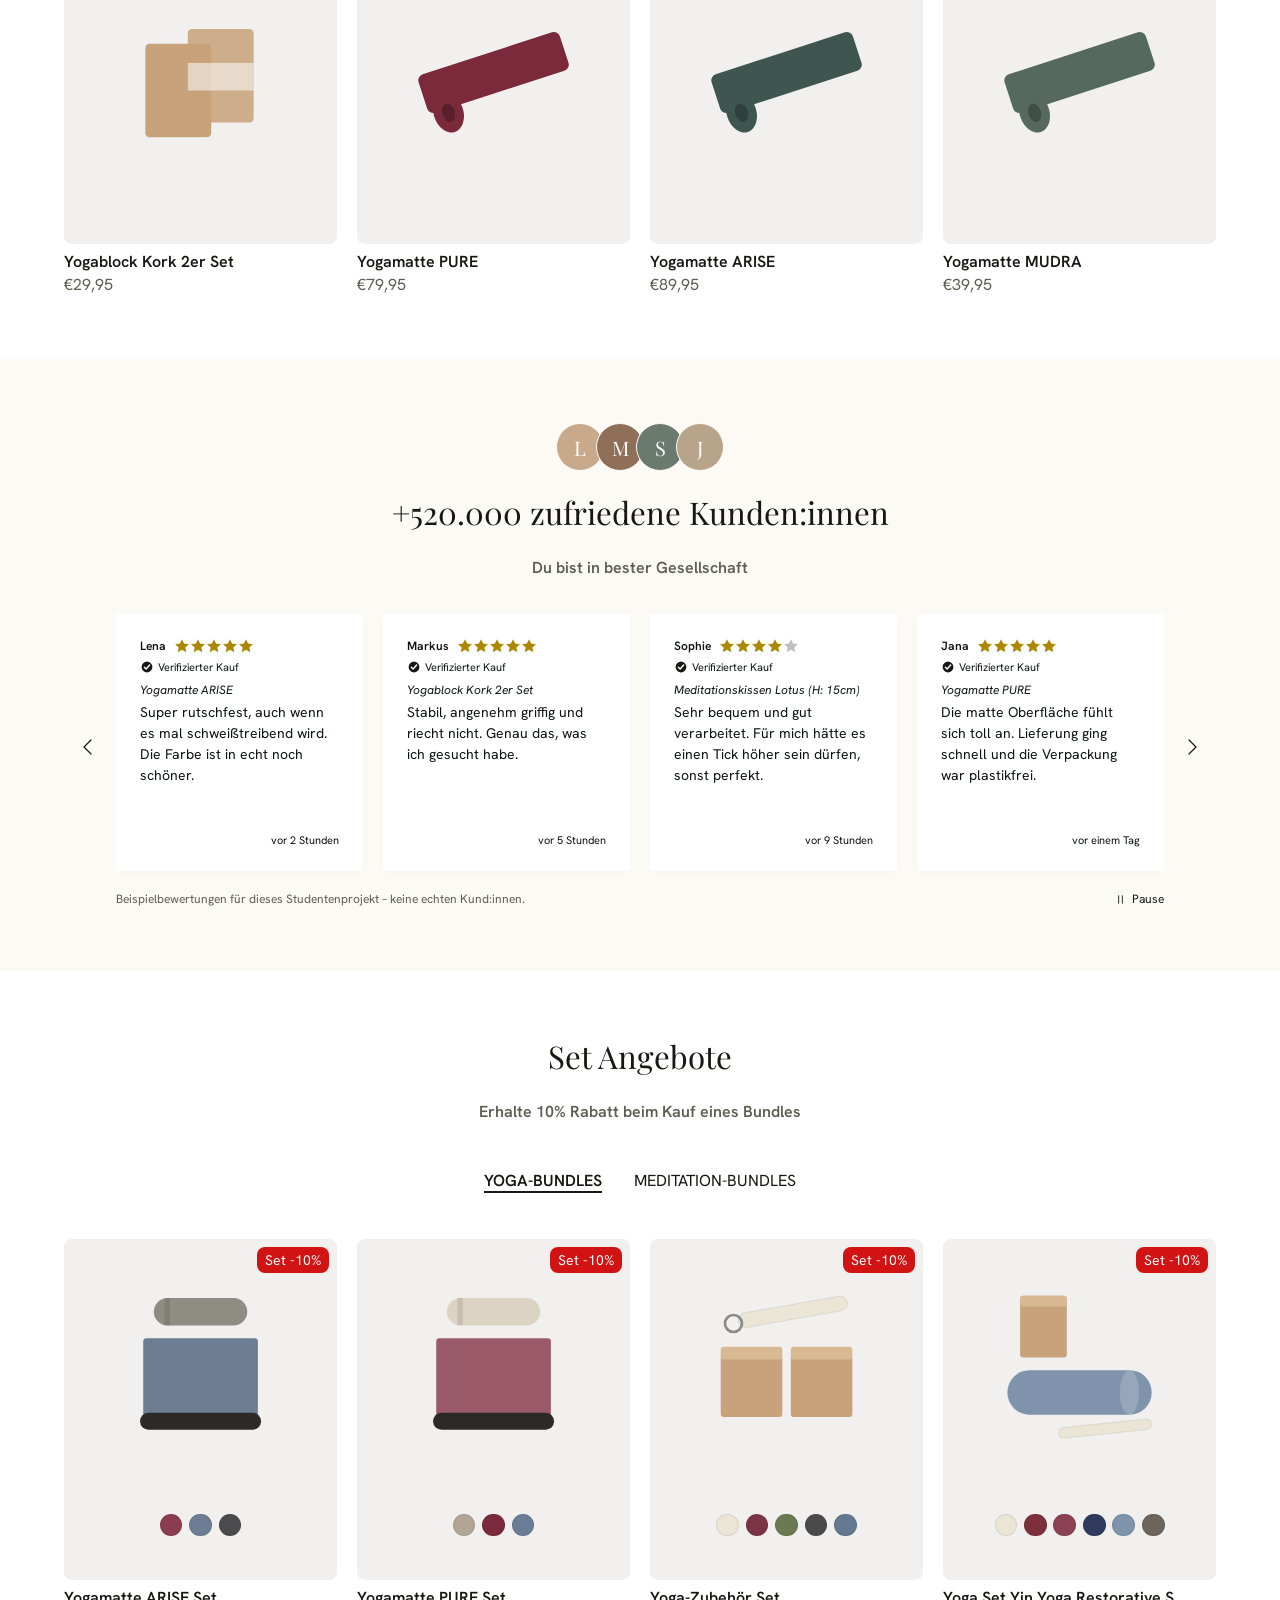
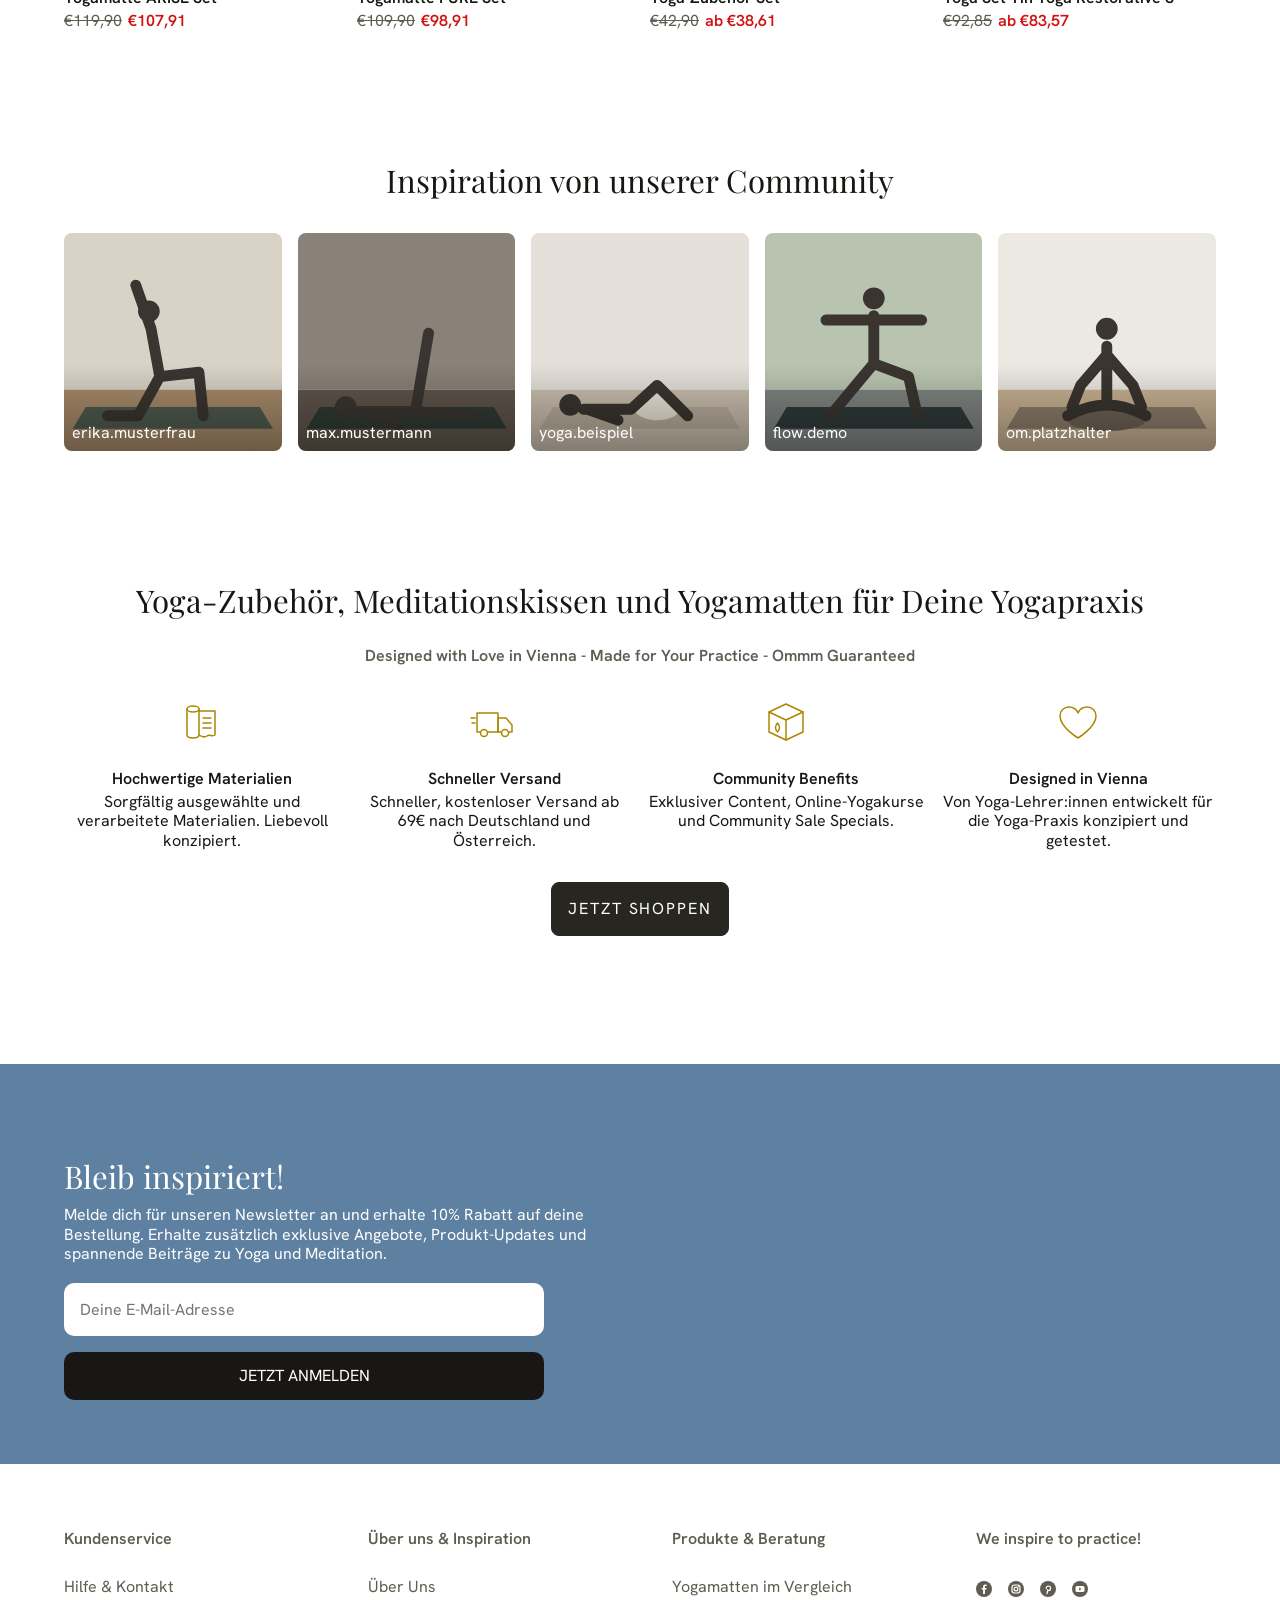
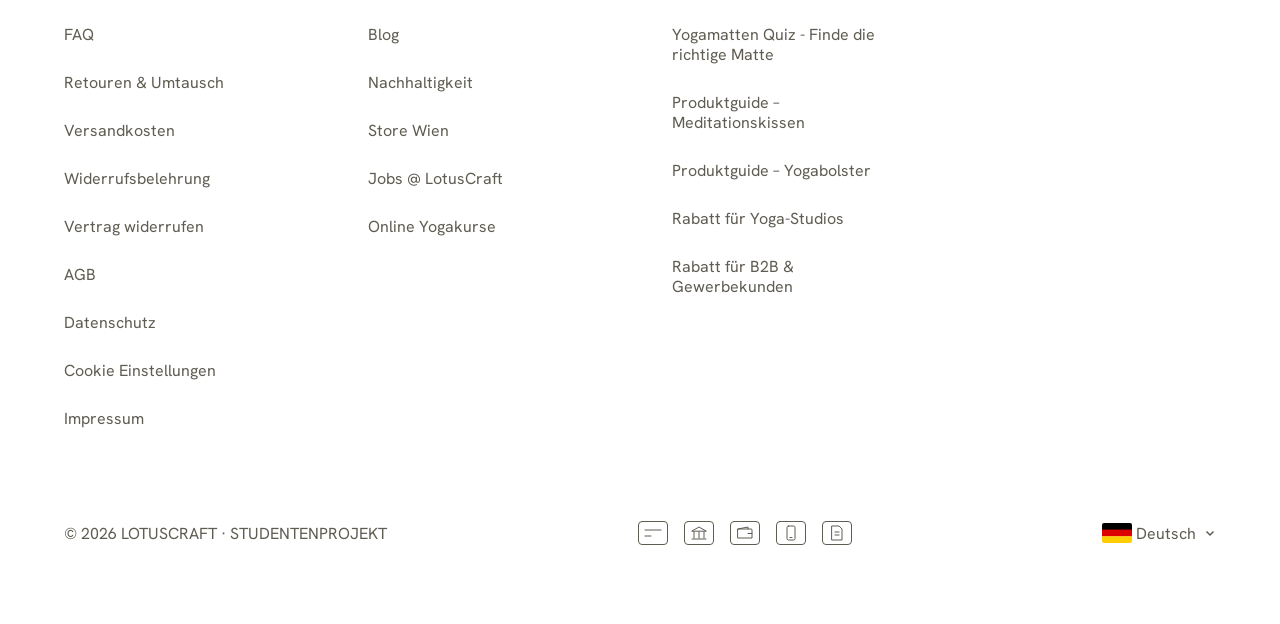
==== commit 5b15ebc1: "Step 44: cookie banner and newsletter pop-up as demos Adds js/popups.js on every page: a cookie bann" ====
--- a/index.html
+++ b/index.html
@@ -191,6 +191,7 @@
 
   <script src="js/shared.js"></script>
   <script src="js/layout.js"></script>
+  <script src="js/popups.js"></script>
   <script src="js/home.js"></script>
 </body>
 </html>
--- a/styles.css
+++ b/styles.css
@@ -1690,6 +1690,105 @@
 .quiz__mat { font-weight: 600; text-decoration: underline; text-underline-offset: 2px; }
 .quiz__next { margin-top: 12px; color: var(--text-muted); }
 .quiz__again { margin-top: 16px; }
+
+/* ---------- Cookie banner and newsletter pop-up (demos) ---------- */
+.consent {
+  width: min(900px, calc(100% - 16px));
+  max-width: none;
+  max-height: calc(100% - 16px);
+  padding: 0;
+  border: 0;
+  border-radius: 8px;
+  background: #fff;
+  color: #141414;
+  box-shadow: 0 32px 68px rgba(0, 0, 0, .3);
+  overflow: hidden;
+}
+.consent[open] { display: flex; flex-direction: column; }
+.consent::backdrop { background: rgba(0, 0, 0, .5); }
+.consent__top { display: flex; align-items: center; justify-content: space-between; gap: 16px; padding: 24px 23px; border-bottom: 1px solid #e5e5e5; }
+.consent__top .logo__mark svg { width: 30px; height: 30px; }
+.consent__demo { padding: 4px 12px; border-radius: 14px; background: var(--background-soft); font-size: 12.8px; color: var(--text-muted); }
+.consent__tabs { display: flex; border-bottom: 1px solid #e5e5e5; }
+.consent__tab { flex: 1; padding: 15px; border-bottom: 3px solid transparent; font-size: 15px; font-weight: 600; text-align: center; }
+.consent__tab[aria-selected="true"] { border-bottom-color: var(--gold); color: var(--gold); }
+.consent__tab:focus-visible { outline: 2px solid var(--gold); outline-offset: -4px; }
+.consent__body { flex: 1 1 auto; min-height: 120px; overflow-y: auto; padding: 23px; font-size: 15px; line-height: 24px; }
+.consent__body p + p { margin-top: 12px; }
+.consent__body a { color: var(--gold); text-decoration: underline; text-underline-offset: 2px; }
+.consent__body code { padding: 1px 5px; border-radius: 4px; background: var(--background-soft); font-size: .9em; }
+.consent__title { margin-bottom: 7.5px; font-size: 15px; font-weight: 600; line-height: 24px; }
+.consent__title:focus { outline: none; }
+.consent__details { margin: 0; }
+.consent__details dt { font-weight: 600; }
+.consent__details dd { margin: 0 0 12px; }
+.consent__levels { display: grid; grid-template-columns: repeat(4, minmax(0, 1fr)); border-top: 1px solid #e5e5e5; border-bottom: 1px solid #e5e5e5; }
+.consent__level { display: flex; flex-direction: column; align-items: center; gap: 12px; padding: 20px 8px; font-size: 15px; font-weight: 600; cursor: pointer; }
+.consent__level + .consent__level { border-left: 1px solid #e5e5e5; }
+.consent__switch {
+  appearance: none;
+  position: relative;
+  flex: none;
+  width: 57px;
+  height: 32px;
+  margin: 0;
+  border-radius: 32px;
+  background: #141414;
+  cursor: pointer;
+  transition: background .2s;
+}
+.consent__switch::after {
+  content: "";
+  position: absolute;
+  top: 4px;
+  left: 4px;
+  width: 24px;
+  height: 24px;
+  border-radius: 50%;
+  background: #fff;
+  transition: transform .2s;
+}
+.consent__switch:checked { background: var(--gold); }
+.consent__switch:checked::after { transform: translateX(25px); }
+.consent__switch:disabled { cursor: default; }
+.consent__switch:focus-visible { outline: 2px solid var(--gold); outline-offset: 3px; }
+.consent__buttons { display: flex; gap: 8px; padding: 23px; }
+.consent__button { flex: 1; height: 52px; border: 2px solid var(--gold); border-radius: 4px; background: #fff; color: var(--gold); font-size: 15px; font-weight: 600; transition: background .2s; }
+.consent__button:hover { background: #faf5e6; }
+.consent__button--all { background: var(--gold); color: #fff; }
+.consent__button--all:hover { background: #967400; }
+.consent__button:focus-visible { outline: 2px solid #141414; outline-offset: 2px; }
+
+.popup {
+  width: min(760px, calc(100% - 32px));
+  max-width: none;
+  max-height: calc(100% - 32px);
+  padding: 0;
+  border: 0;
+  border-radius: 8px;
+  background: #fff;
+  color: var(--text);
+  box-shadow: 0 24px 60px rgba(0, 0, 0, .3);
+  overflow: auto;
+}
+.popup[open] { display: grid; grid-template-columns: minmax(0, 5fr) minmax(0, 7fr); }
+.popup::backdrop { background: rgba(24, 23, 20, .5); }
+.popup__close { position: absolute; top: 8px; right: 8px; z-index: 1; }
+.popup__art { display: flex; align-items: center; justify-content: center; min-height: 360px; background: linear-gradient(160deg, #f1e8d6, #dcc9a2); }
+.popup__art svg { width: 72%; }
+.popup__content { padding: 44px 36px 28px; }
+.popup__kicker { font-size: 12.8px; letter-spacing: .08em; text-transform: uppercase; color: var(--gold); }
+.popup__title { margin-top: 8px; font-family: var(--font-heading); font-weight: 400; font-size: 31px; line-height: 1.2; }
+.popup__text { margin-top: 12px; line-height: 1.5; color: var(--text-muted); }
+.popup__form { display: grid; gap: 10px; margin-top: 20px; }
+.popup__input { width: 100%; height: 52px; padding: 0 16px; border: 1px solid var(--border); border-radius: var(--radius); background: #fff; font: inherit; color: var(--text); }
+.popup__input:focus-visible { outline: 2px solid var(--gold); outline-offset: 1px; }
+.popup__form .btn { width: 100%; }
+.popup__status { font-size: 14px; line-height: 1.4; color: var(--text-muted); }
+.popup__status:empty { display: none; }
+.popup__skip { display: block; margin-top: 14px; color: var(--text-muted); text-decoration: underline; text-underline-offset: 2px; }
+.popup__skip:hover { color: var(--text); }
+.popup__demo { margin-top: 16px; font-size: 12.8px; color: var(--text-muted); }
 
 /* ---------- Responsive ---------- */
 @media (max-width: 1100px) {
@@ -1764,6 +1863,17 @@
   .page__lead { font-size: 16px; }
   .page__section { margin-top: 32px; }
   .page__cards { grid-template-columns: minmax(0, 1fr); }
+  .consent__levels { grid-template-columns: minmax(0, 1fr); padding: 4px 23px; }
+  .consent__level { flex-direction: row; justify-content: space-between; padding: 12px 0; }
+  .consent__level + .consent__level { border-left: 0; }
+  .consent__tab { padding: 15px 6px; }
+  .consent__buttons { flex-direction: column-reverse; padding: 16px 23px 23px; }
+  .consent__button { flex: none; width: 100%; }
+  .consent__body { padding: 16px 23px; }
+  .popup[open] { display: block; }
+  .popup__art { display: none; }
+  .popup__content { padding: 52px 20px 24px; }
+  .popup__title { font-size: 26px; }
   .hide-sm { display: none; }
   /* Trust bar: one hint at a time with arrows, like the original */
   .trustbar__arrow { display: inline-flex; }
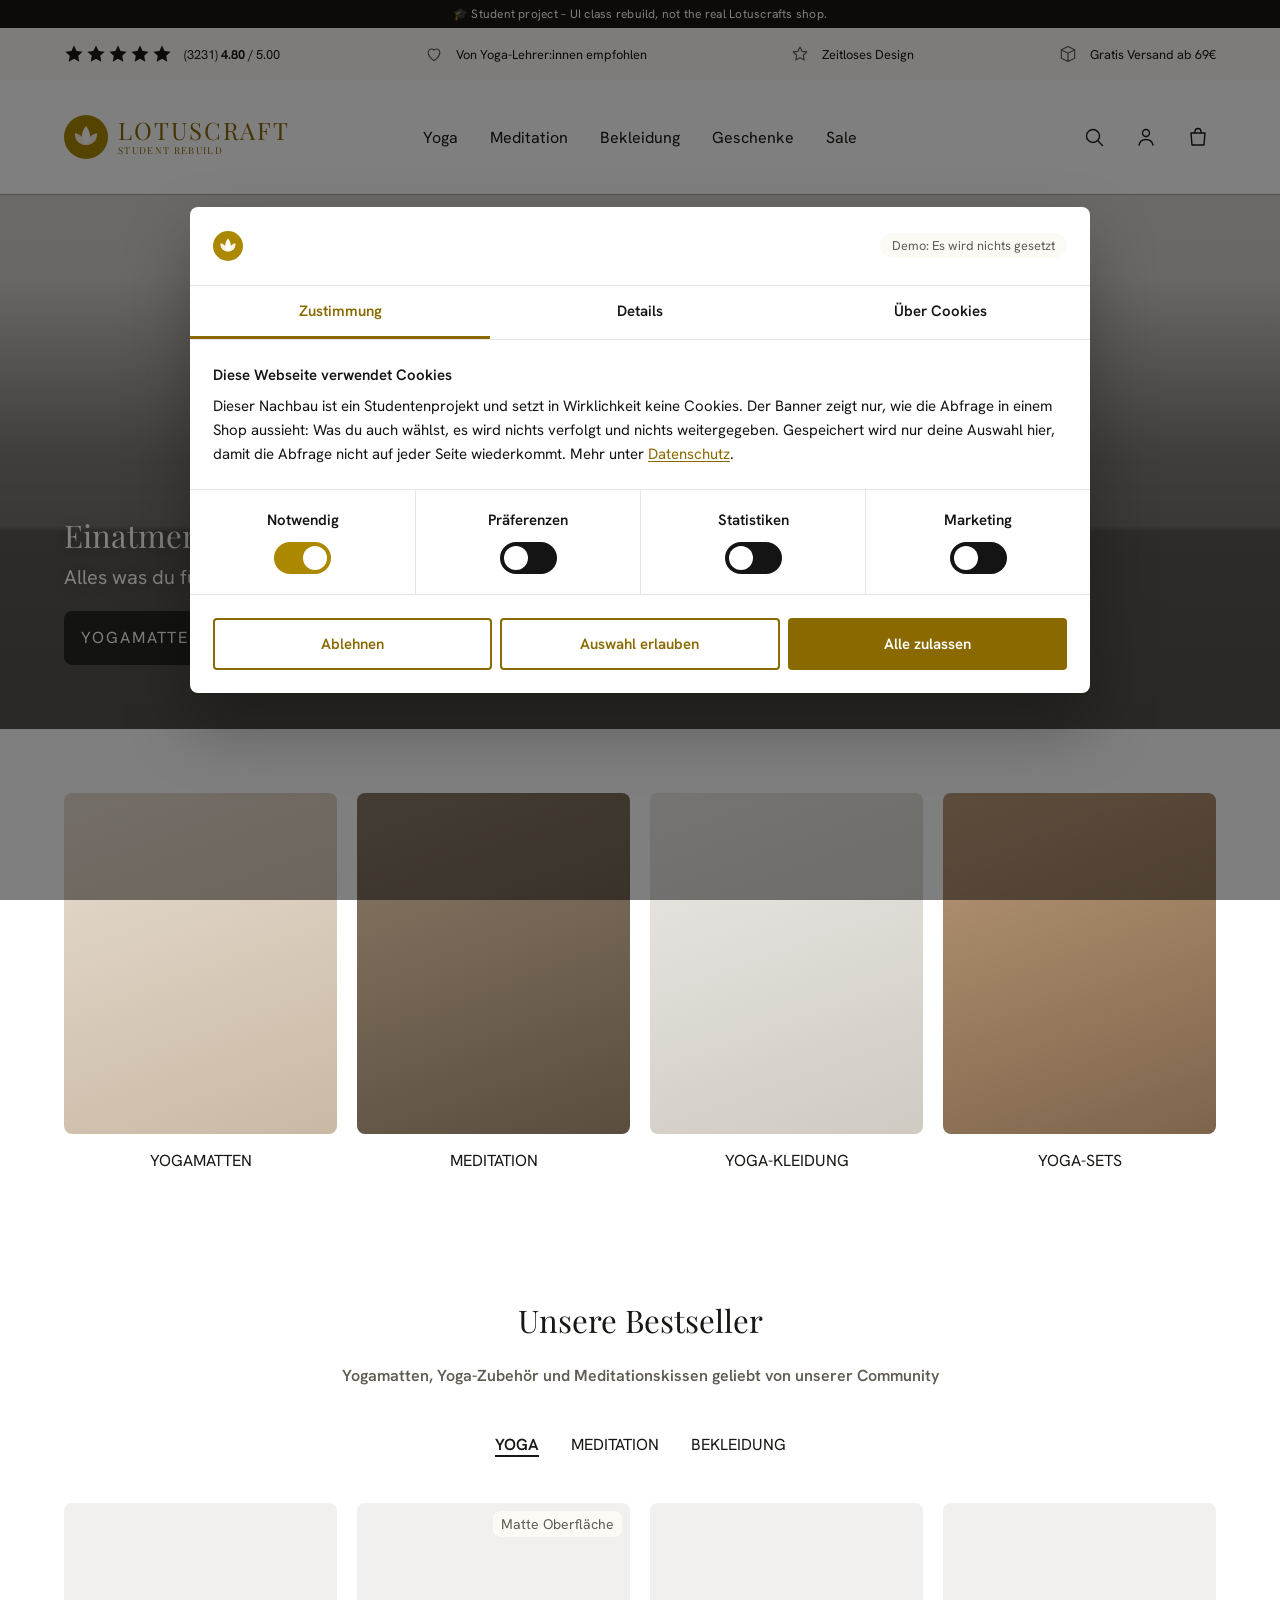
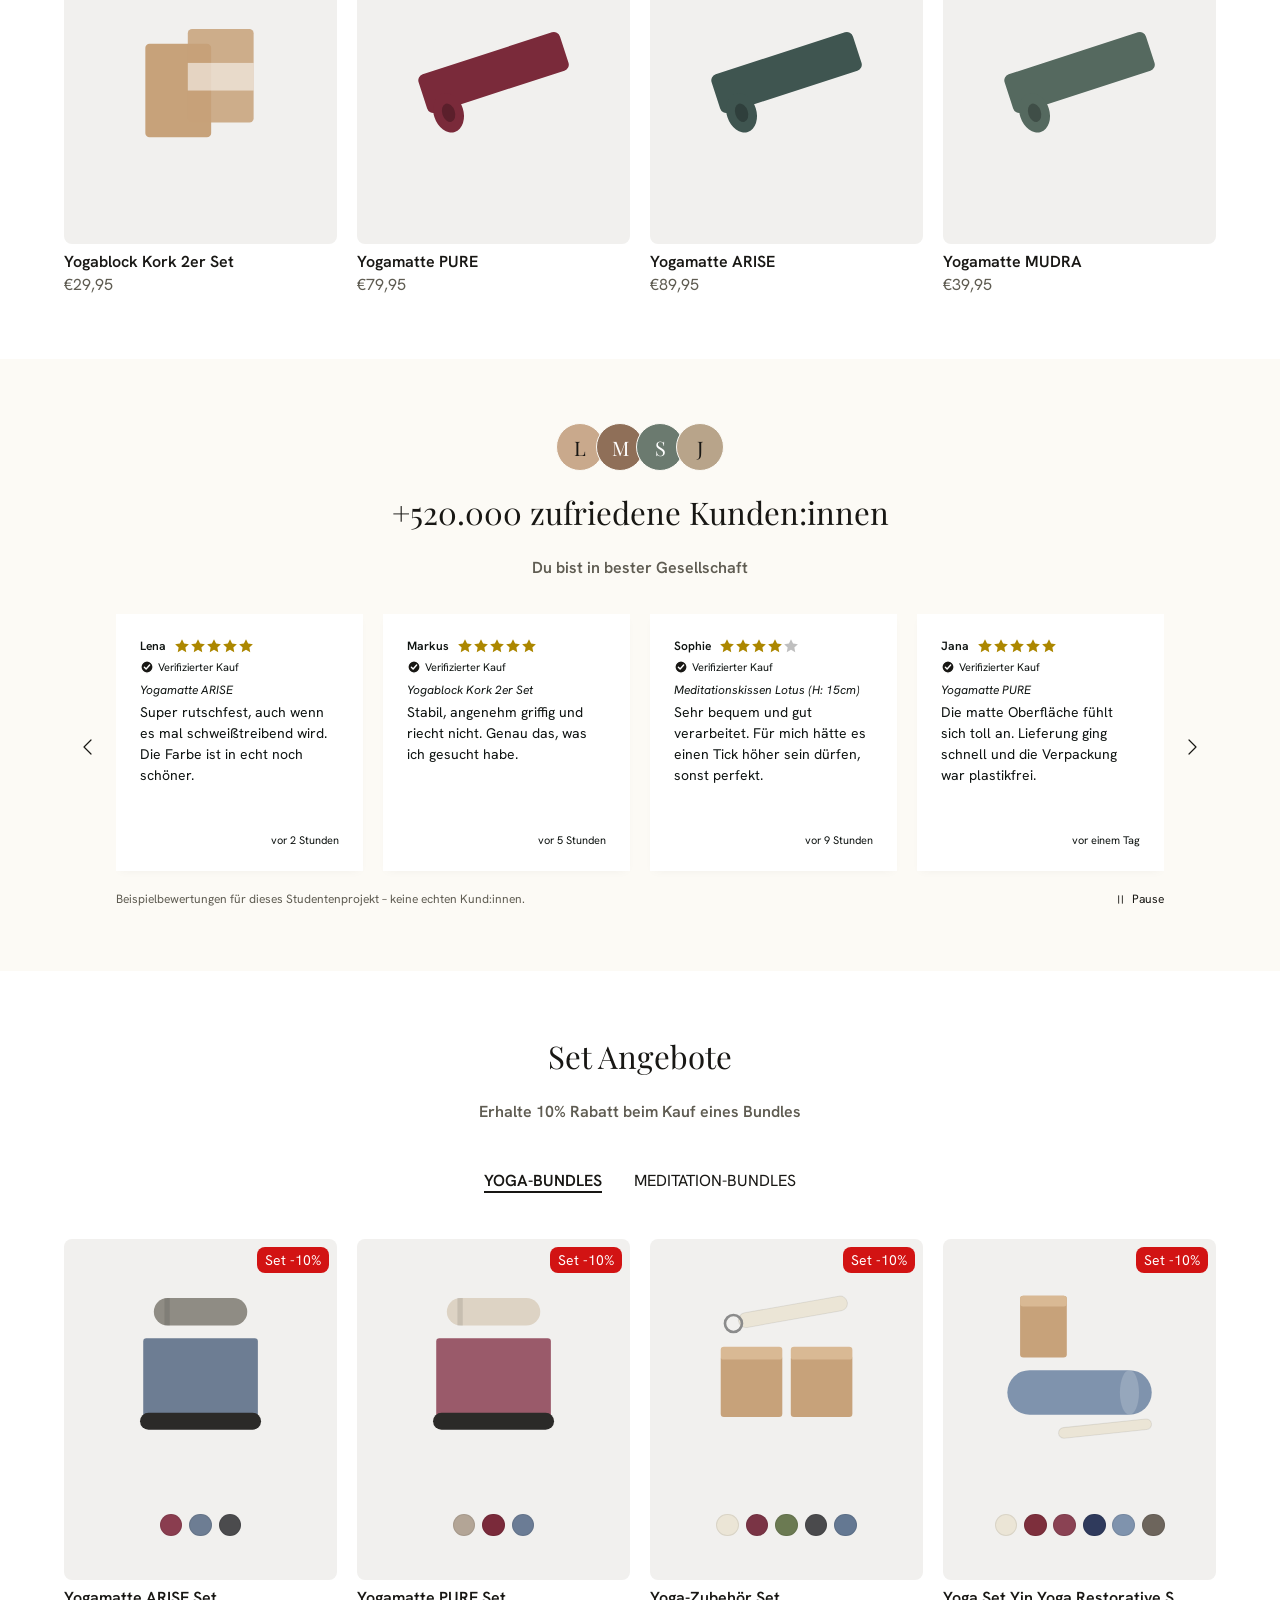
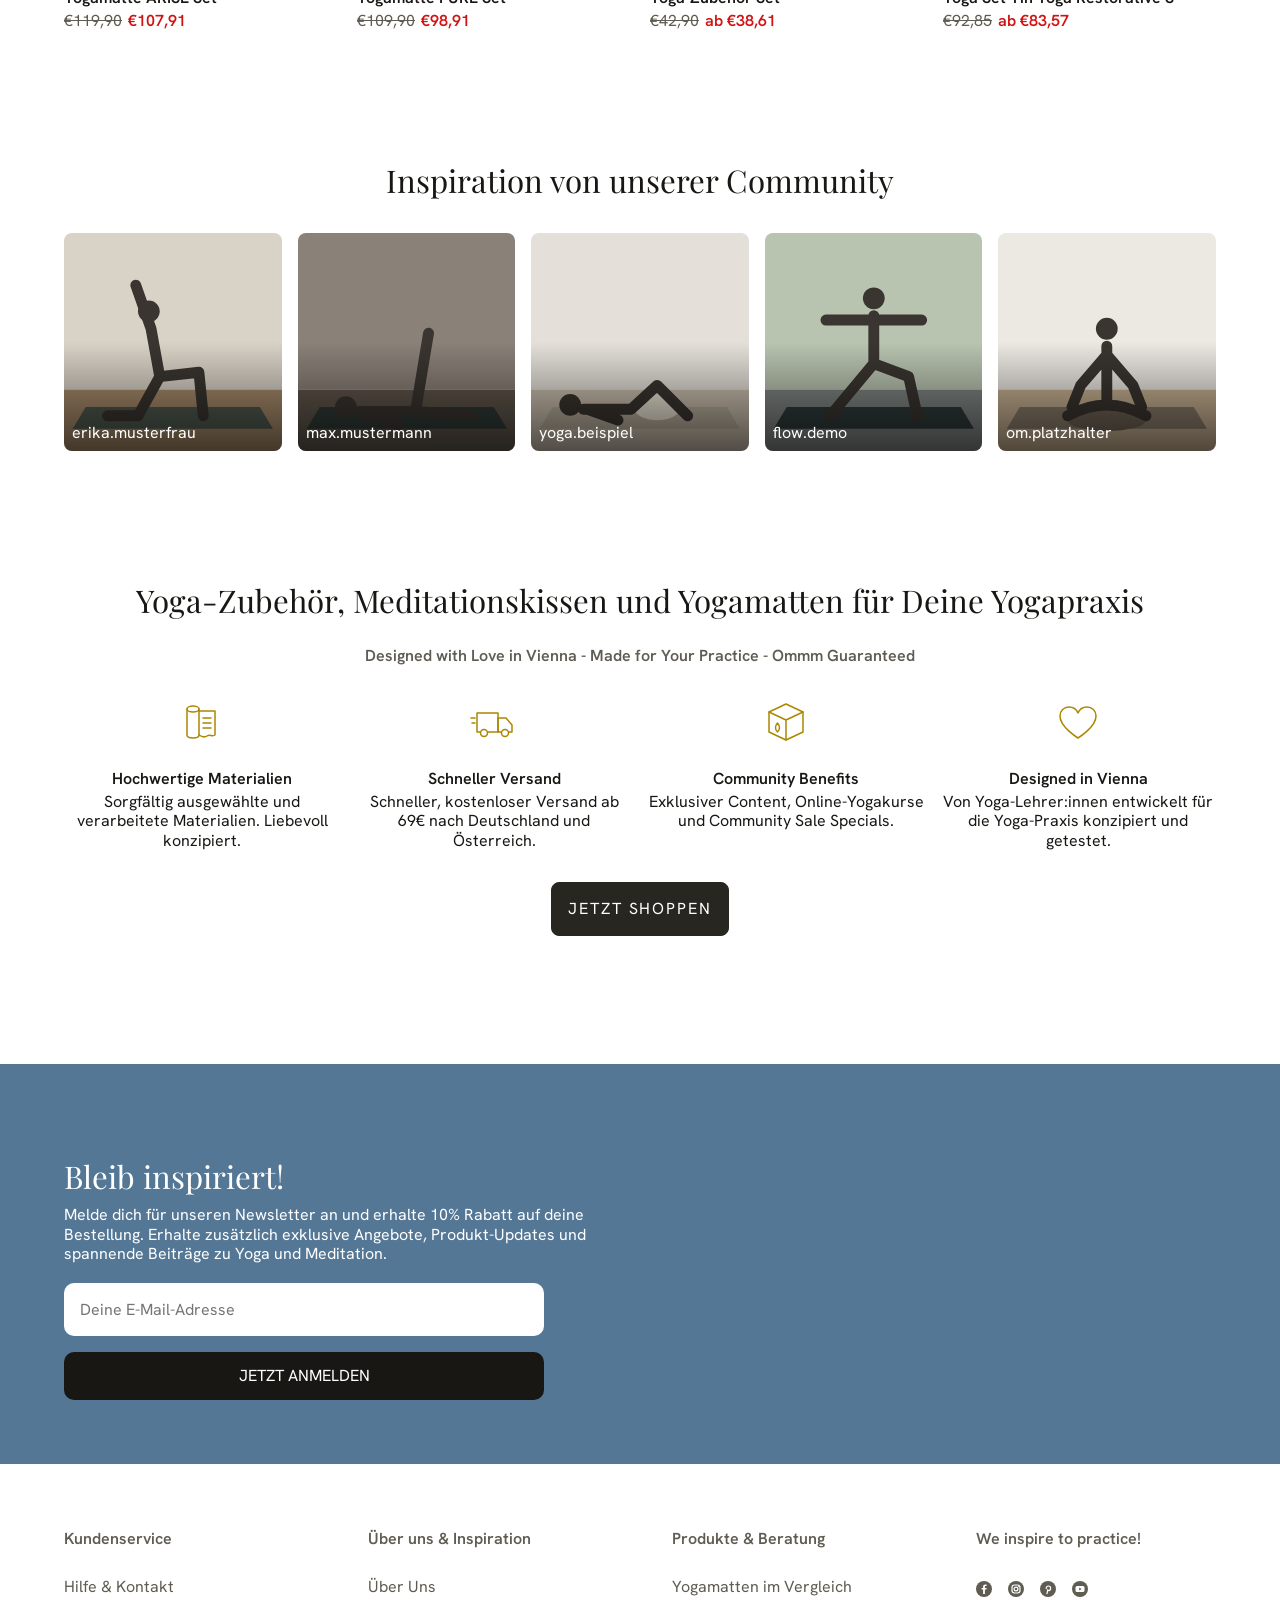
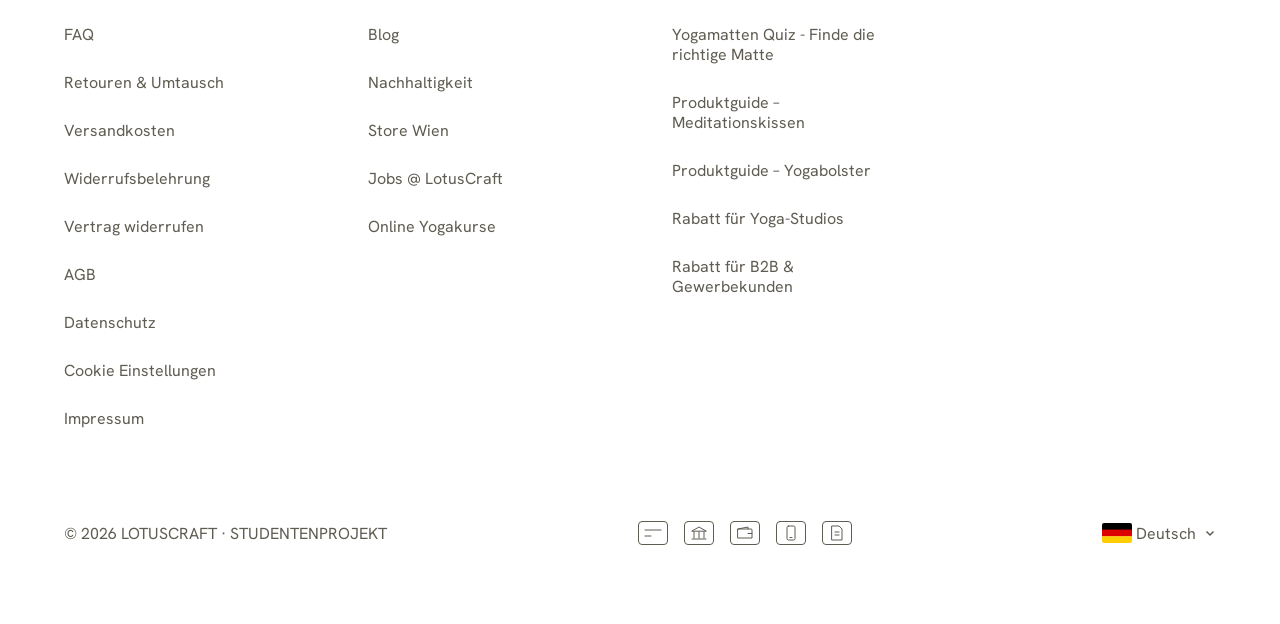
==== commit b607e163: "Step 45: keyboard and accessibility pass Skip link, named landmarks and regions, heading order, aria" ====
--- a/index.html
+++ b/index.html
@@ -32,19 +32,19 @@
       <div class="container collections">
         <a href="kategorie.html?k=yogamatten" class="collection">
           <div class="collection__image placeholder placeholder--1" role="img" aria-label="Platzhalter: Yogamatte"></div>
-          <h3 class="collection__title">Yogamatten</h3>
+          <h2 class="collection__title">Yogamatten</h2>
         </a>
         <a href="kategorie.html?k=meditation" class="collection">
           <div class="collection__image placeholder placeholder--2" role="img" aria-label="Platzhalter: Meditationskissen"></div>
-          <h3 class="collection__title">Meditation</h3>
+          <h2 class="collection__title">Meditation</h2>
         </a>
         <a href="kategorie.html?k=yoga-kleidung" class="collection">
           <div class="collection__image placeholder placeholder--3" role="img" aria-label="Platzhalter: Yoga-Kleidung"></div>
-          <h3 class="collection__title">Yoga-Kleidung</h3>
+          <h2 class="collection__title">Yoga-Kleidung</h2>
         </a>
         <a href="kategorie.html?k=yoga-sets" class="collection">
           <div class="collection__image placeholder placeholder--4" role="img" aria-label="Platzhalter: Yoga-Set"></div>
-          <h3 class="collection__title">Yoga-Sets</h3>
+          <h2 class="collection__title">Yoga-Sets</h2>
         </a>
       </div>
     </section>
@@ -74,10 +74,10 @@
       <div class="container">
         <header class="section-header">
           <div class="avatars" aria-hidden="true">
-            <span class="avatar" style="--tone:#c9a98c">L</span>
+            <span class="avatar" style="--tone:#c9a98c; --on-tone:var(--text)">L</span>
             <span class="avatar" style="--tone:#8f6f58">M</span>
             <span class="avatar" style="--tone:#6b7a6f">S</span>
-            <span class="avatar" style="--tone:#b8a48a">J</span>
+            <span class="avatar" style="--tone:#b8a48a; --on-tone:var(--text)">J</span>
           </div>
           <h2 class="section-header__title" id="testimonials-title">+520.000 zufriedene Kunden:innen</h2>
           <p class="section-header__subtitle">Du bist in bester Gesellschaft</p>
@@ -87,7 +87,7 @@
           <button class="carousel__arrow carousel__arrow--prev" aria-label="Vorherige Bewertungen">
             <svg class="icon" viewBox="0 0 24 24"><path d="M15 5l-7 7 7 7"/></svg>
           </button>
-          <div class="carousel__track" tabindex="0" aria-label="Kundenbewertungen (Beispiele)"></div>
+          <div class="carousel__track" tabindex="0" role="region" aria-label="Kundenbewertungen (Beispiele)"></div>
           <button class="carousel__arrow carousel__arrow--next" aria-label="Nächste Bewertungen">
             <svg class="icon" viewBox="0 0 24 24"><path d="M9 5l7 7-7 7"/></svg>
           </button>
--- a/styles.css
+++ b/styles.css
@@ -6,8 +6,9 @@
   --background-soft: #fcfaf5;
   --border: #a7a28f;
   --gold: #ac8700;
+  --gold-text: #8a6a00; /* gold as text or behind white text: 5:1 on white, the plain gold only 3.4:1 */
   --sale: #d21313;
-  --newsletter: #5e81a2;
+  --newsletter: #547796; /* the original's #5e81a2, a little darker so white text reaches 4.5:1 */
   --btn-primary: #272621;
   --btn-primary-hover: #080807;
   --radius: 8px;
@@ -21,6 +22,9 @@
 *,
 *::before,
 *::after { box-sizing: border-box; }
+
+/* A focused element never hides behind the sticky header */
+html { scroll-padding-top: 130px; }
 
 @media (prefers-reduced-motion: no-preference) {
   html { scroll-behavior: smooth; }
@@ -53,6 +57,22 @@
   stroke-linejoin: round;
 }
 
+/* ---------- Skip link (shows up on keyboard focus) ---------- */
+.skip-link {
+  position: fixed;
+  top: -80px;
+  left: 8px;
+  z-index: 1000;
+  padding: 12px 18px;
+  border: 2px solid var(--gold-text);
+  border-radius: var(--radius);
+  background: #fff;
+  color: var(--text);
+  font-weight: 600;
+}
+.skip-link:focus { top: 8px; }
+main:focus { outline: none; }
+
 /* ---------- Student notice ---------- */
 .student-note {
   background: var(--text);
@@ -100,14 +120,14 @@
   font-family: var(--font-heading);
   font-size: 24px;
   letter-spacing: .08em;
-  color: var(--gold);
+  color: var(--gold-text);
 }
 .logo__tag {
   font-family: var(--font-heading);
   font-size: 9.5px;
   letter-spacing: .14em;
   text-transform: uppercase;
-  color: var(--gold);
+  color: var(--gold-text);
   margin-top: 4px;
 }
 
@@ -122,7 +142,7 @@
   transition: color .2s;
 }
 .nav__link:hover,
-.nav__item.is-open .nav__link { color: var(--gold); }
+.nav__item.is-open .nav__link { color: var(--gold-text); }
 .nav__link.is-current { font-weight: 600; }
 .nav__link:focus-visible { outline: 2px solid var(--gold); outline-offset: -4px; border-radius: var(--radius); }
 
@@ -239,7 +259,7 @@
   height: 18px;
   padding: 0 5px;
   border-radius: 9px;
-  background: var(--gold);
+  background: var(--gold-text);
   color: #fff;
   font-size: 11px;
   font-weight: 600;
@@ -261,7 +281,7 @@
   content: "";
   position: absolute;
   inset: 0;
-  background: linear-gradient(to top, rgba(0, 0, 0, .35), rgba(0, 0, 0, 0) 55%);
+  background: linear-gradient(to top, rgba(0, 0, 0, .55), rgba(0, 0, 0, .4) 50%, rgba(0, 0, 0, 0) 85%);
 }
 .hero__content {
   position: relative;
@@ -274,6 +294,8 @@
   font-size: 31.25px;
 }
 .hero__subtitle { font-size: 20px; margin-top: 8px; }
+.hero__title,
+.hero__subtitle { text-shadow: 0 1px 14px rgba(0, 0, 0, .3); }
 .hero__buttons { display: flex; gap: 16px; margin-top: 21px; flex-wrap: wrap; }
 
 /* ---------- Buttons ---------- */
@@ -439,7 +461,7 @@
   border-radius: 50%;
   border: 1px solid var(--background-soft);
   background: var(--tone);
-  color: #fff;
+  color: var(--on-tone, #fff);
   font-family: var(--font-heading);
   font-size: 20px;
   display: grid;
@@ -551,7 +573,7 @@
   content: "";
   position: absolute;
   inset: 0;
-  background: linear-gradient(to top, rgba(0, 0, 0, .35), rgba(0, 0, 0, 0) 40%);
+  background: linear-gradient(to top, rgba(0, 0, 0, .6), rgba(0, 0, 0, 0) 50%);
 }
 .community-tile__handle {
   position: absolute;
@@ -1644,7 +1666,7 @@
 .page__list { line-height: 1.6; }
 .page__section p + p { margin-top: 12px; }
 .page__section a:not(.btn) { text-decoration: underline; text-underline-offset: 2px; }
-.page__section a:not(.btn):hover { color: var(--gold); }
+.page__section a:not(.btn):hover { color: var(--gold-text); }
 .page__list { margin: 0; padding-left: 22px; }
 ul.page__list { list-style: disc; }
 ol.page__list { list-style: decimal; }
@@ -1658,7 +1680,7 @@
 
 .page__cards { display: grid; grid-template-columns: repeat(2, minmax(0, 1fr)); gap: 16px; }
 .page-card { padding: 20px; border-radius: var(--radius); box-shadow: 0 0 2px rgba(24, 23, 20, .24); }
-.page-card__tag { margin-bottom: 8px; font-size: 12.8px; letter-spacing: .08em; text-transform: uppercase; color: var(--gold); }
+.page-card__tag { margin-bottom: 8px; font-size: 12.8px; letter-spacing: .08em; text-transform: uppercase; color: var(--gold-text); }
 .page__section .page-card__title { margin-bottom: 8px; font-size: 21px; line-height: 28px; }
 
 /* Tables scroll inside their own box on narrow screens; the first column stays */
@@ -1711,11 +1733,11 @@
 .consent__demo { padding: 4px 12px; border-radius: 14px; background: var(--background-soft); font-size: 12.8px; color: var(--text-muted); }
 .consent__tabs { display: flex; border-bottom: 1px solid #e5e5e5; }
 .consent__tab { flex: 1; padding: 15px; border-bottom: 3px solid transparent; font-size: 15px; font-weight: 600; text-align: center; }
-.consent__tab[aria-selected="true"] { border-bottom-color: var(--gold); color: var(--gold); }
+.consent__tab[aria-selected="true"] { border-bottom-color: var(--gold-text); color: var(--gold-text); }
 .consent__tab:focus-visible { outline: 2px solid var(--gold); outline-offset: -4px; }
 .consent__body { flex: 1 1 auto; min-height: 120px; overflow-y: auto; padding: 23px; font-size: 15px; line-height: 24px; }
 .consent__body p + p { margin-top: 12px; }
-.consent__body a { color: var(--gold); text-decoration: underline; text-underline-offset: 2px; }
+.consent__body a { color: var(--gold-text); text-decoration: underline; text-underline-offset: 2px; }
 .consent__body code { padding: 1px 5px; border-radius: 4px; background: var(--background-soft); font-size: .9em; }
 .consent__title { margin-bottom: 7.5px; font-size: 15px; font-weight: 600; line-height: 24px; }
 .consent__title:focus { outline: none; }
@@ -1753,10 +1775,10 @@
 .consent__switch:disabled { cursor: default; }
 .consent__switch:focus-visible { outline: 2px solid var(--gold); outline-offset: 3px; }
 .consent__buttons { display: flex; gap: 8px; padding: 23px; }
-.consent__button { flex: 1; height: 52px; border: 2px solid var(--gold); border-radius: 4px; background: #fff; color: var(--gold); font-size: 15px; font-weight: 600; transition: background .2s; }
+.consent__button { flex: 1; height: 52px; border: 2px solid var(--gold-text); border-radius: 4px; background: #fff; color: var(--gold-text); font-size: 15px; font-weight: 600; transition: background .2s; }
 .consent__button:hover { background: #faf5e6; }
-.consent__button--all { background: var(--gold); color: #fff; }
-.consent__button--all:hover { background: #967400; }
+.consent__button--all { background: var(--gold-text); color: #fff; }
+.consent__button--all:hover { background: #6f5500; }
 .consent__button:focus-visible { outline: 2px solid #141414; outline-offset: 2px; }
 
 .popup {
@@ -1777,7 +1799,7 @@
 .popup__art { display: flex; align-items: center; justify-content: center; min-height: 360px; background: linear-gradient(160deg, #f1e8d6, #dcc9a2); }
 .popup__art svg { width: 72%; }
 .popup__content { padding: 44px 36px 28px; }
-.popup__kicker { font-size: 12.8px; letter-spacing: .08em; text-transform: uppercase; color: var(--gold); }
+.popup__kicker { font-size: 12.8px; letter-spacing: .08em; text-transform: uppercase; color: var(--gold-text); }
 .popup__title { margin-top: 8px; font-family: var(--font-heading); font-weight: 400; font-size: 31px; line-height: 1.2; }
 .popup__text { margin-top: 12px; line-height: 1.5; color: var(--text-muted); }
 .popup__form { display: grid; gap: 10px; margin-top: 20px; }
@@ -1854,6 +1876,16 @@
   .filters { display: none; }
   .filters-mobile { display: flex; }
   .category__grid { margin-top: 20px; }
+}
+
+@media (max-width: 360px) {
+  .header__inner { gap: 6px; }
+  .header__actions { gap: 4px; }
+  .logo { gap: 6px; }
+  .logo__mark svg { width: 34px; height: 34px; }
+  .logo__name { font-size: 16px; letter-spacing: .05em; }
+  .logo__tag { letter-spacing: .1em; }
+  .reviews__tab { font-size: 13px; }
 }
 
 @media (max-width: 600px) {
@@ -1929,7 +1961,10 @@
     clip-path: inset(50%);
     white-space: nowrap;
   }
-  .reviews__tab { font-size: 14px; }
+  .reviews__bar { gap: 8px; }
+  .reviews__sort { flex: 1 1 auto; min-width: 0; }
+  .reviews__sort select { width: 100%; min-width: 0; text-overflow: ellipsis; }
+  .reviews__tab { flex: none; font-size: 14px; }
   .review-item { grid-template-columns: minmax(0, 1fr); gap: 12px; }
   .review-item__body { padding-left: 0; border-left: 0; }
   .gallery__item { flex-basis: 100%; }
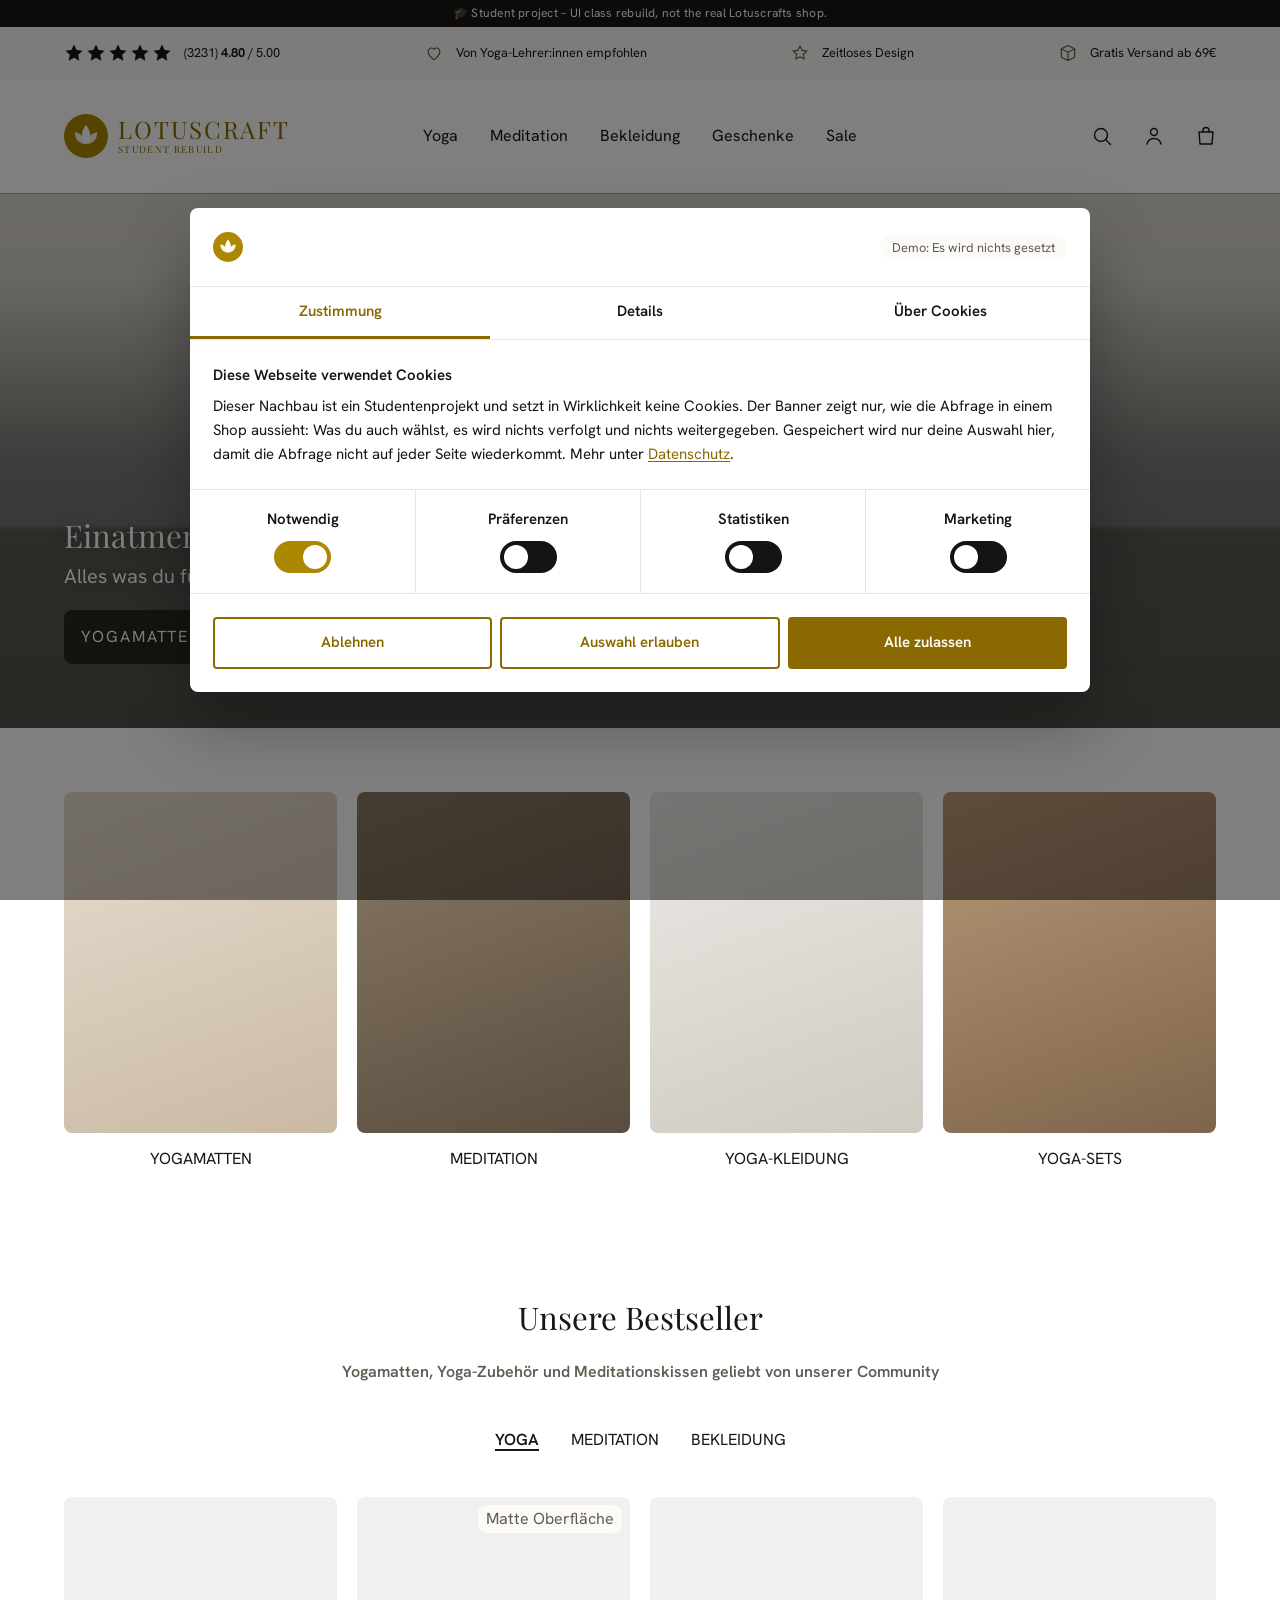
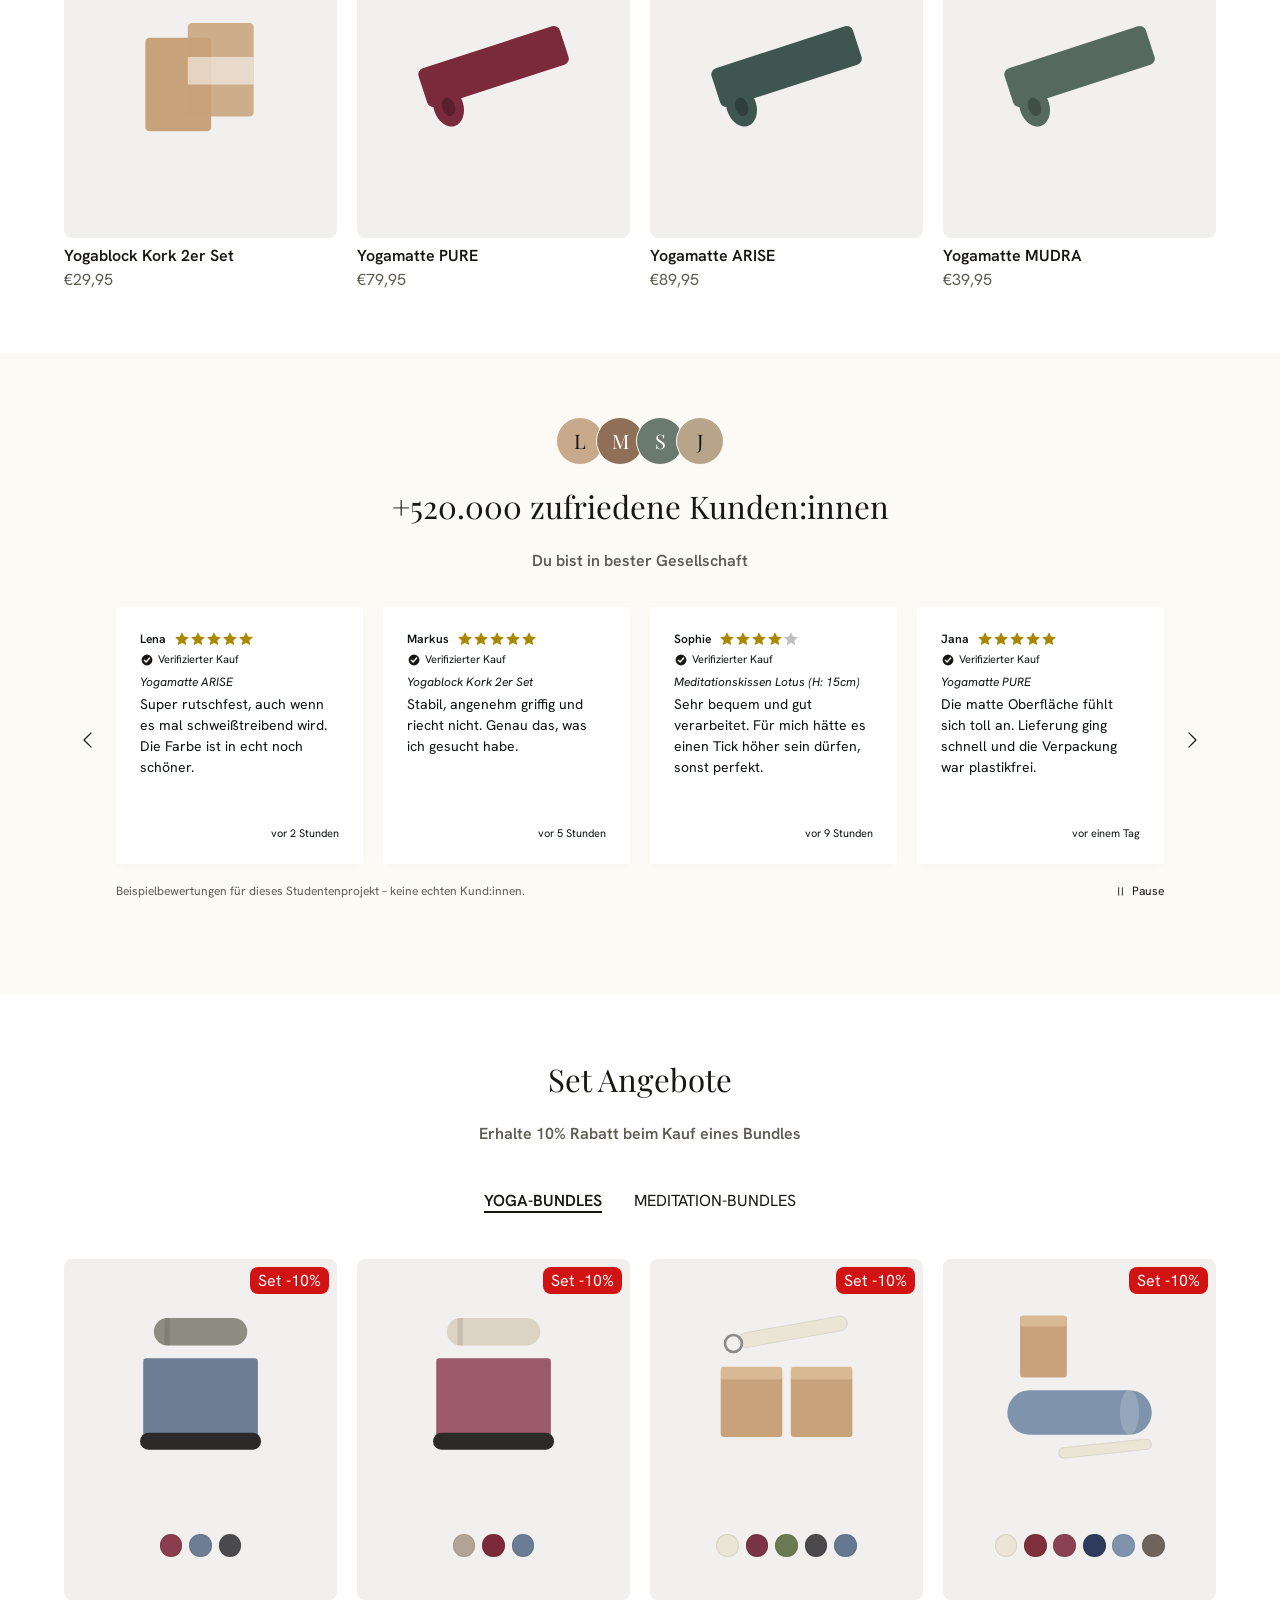
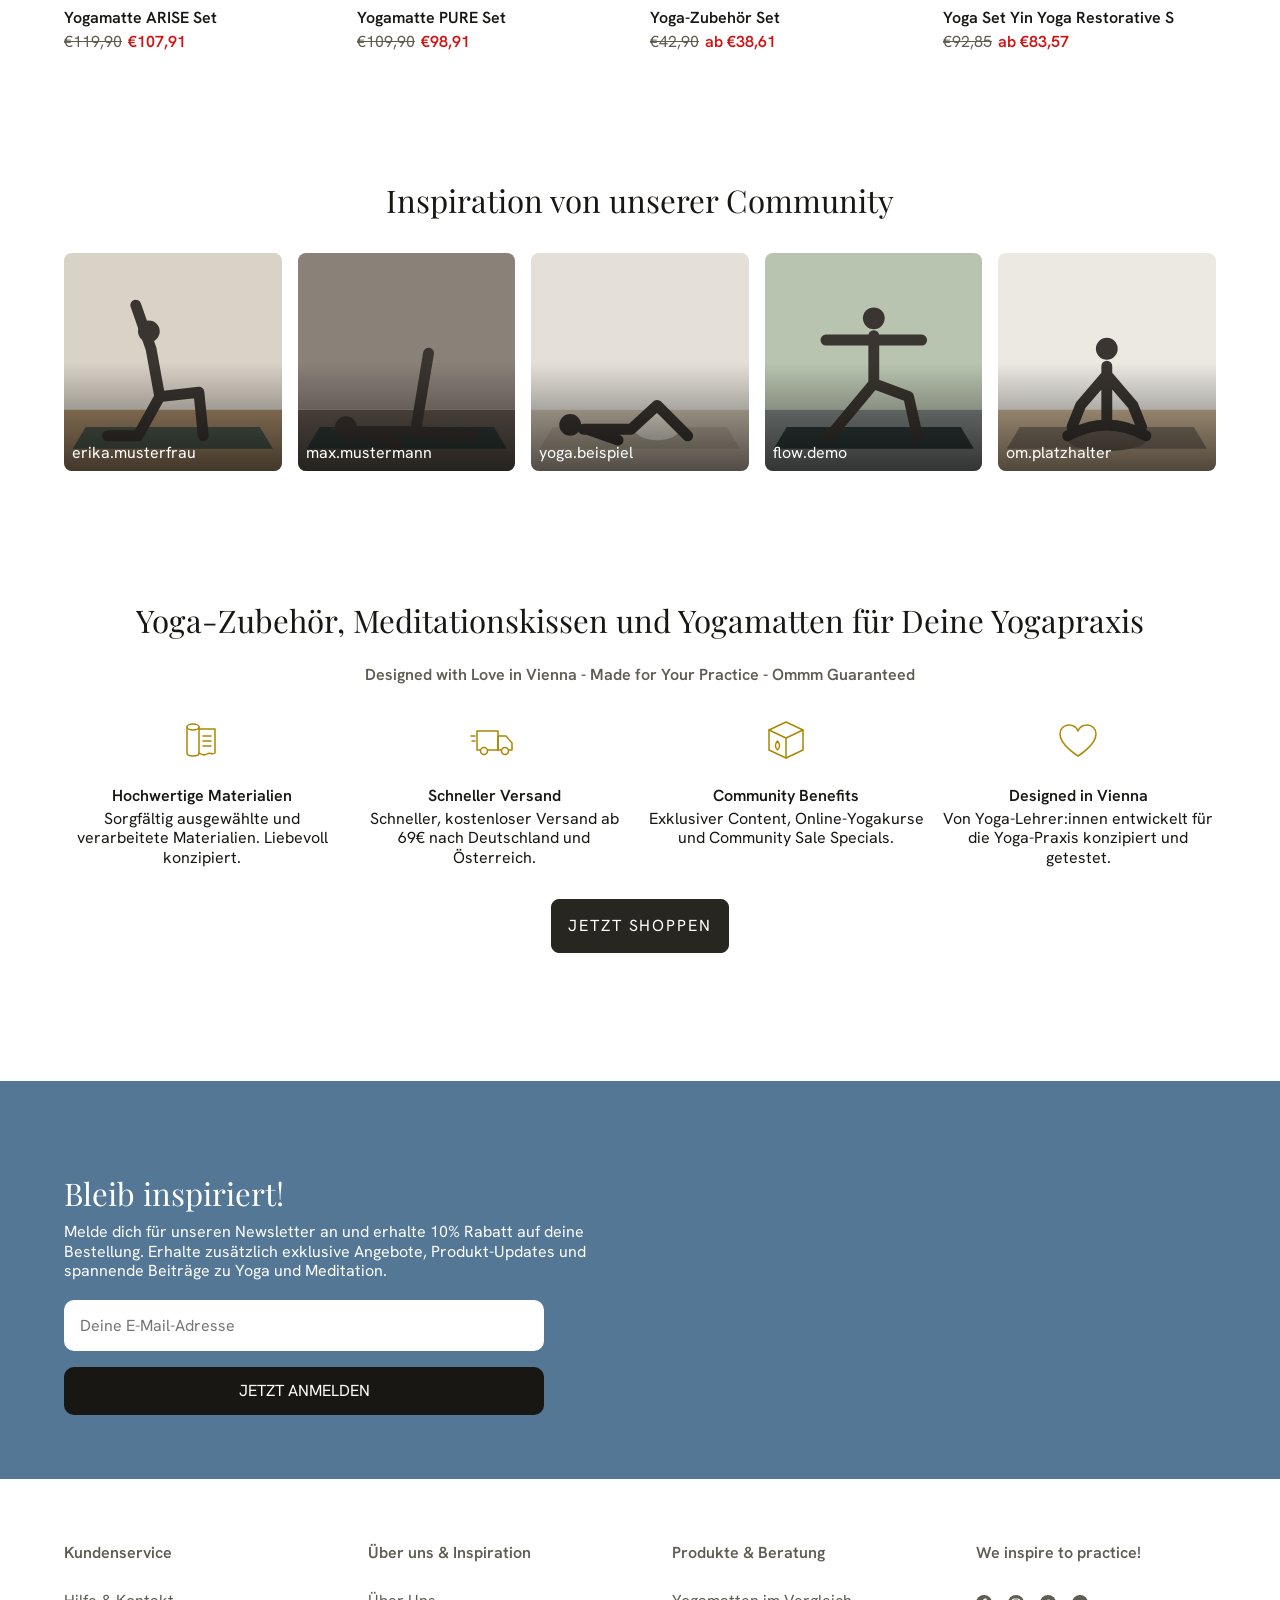
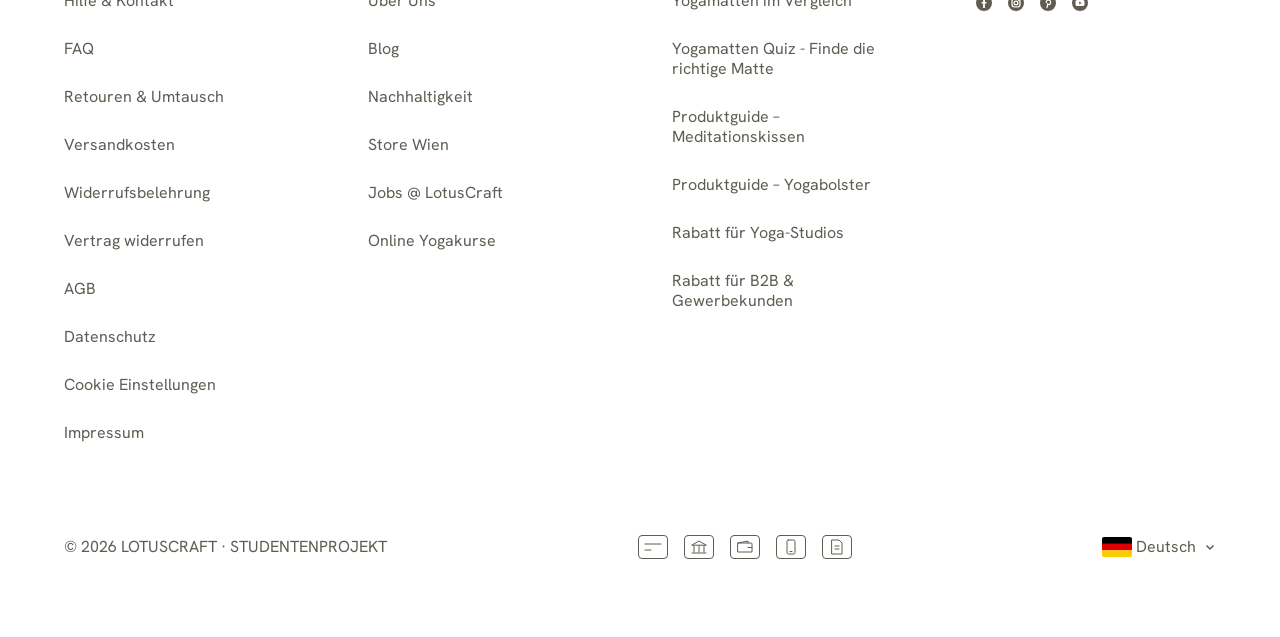
==== commit ebd2e55f: "Step 50: gallery zoom window, page head details A click on a gallery picture now opens all pictures " ====
--- a/index.html
+++ b/index.html
@@ -3,13 +3,16 @@
 <head>
   <meta charset="utf-8">
   <meta name="viewport" content="width=device-width, initial-scale=1">
+  <meta name="description" content="Studentenprojekt für einen UI-Kurs: Nachbau eines Yoga-Shops mit eigenen Zeichnungen und Texten. Kein echter Shop, es wird nichts verkauft.">
   <title>LotusCraft – Student Rebuild</title>
   <link rel="preconnect" href="https://fonts.googleapis.com">
   <link rel="preconnect" href="https://fonts.gstatic.com" crossorigin>
   <link href="https://fonts.googleapis.com/css2?family=Hanken+Grotesk:wght@400;600;700&family=Playfair+Display:ital@0;1&display=swap" rel="stylesheet">
   <link rel="stylesheet" href="styles.css">
+  <link rel="icon" href="data:image/svg+xml,%3Csvg xmlns='http://www.w3.org/2000/svg' viewBox='0 0 32 32'%3E%3Ccircle cx='16' cy='16' r='16' fill='%23ac8700'/%3E%3Cpath d='M16 8c2 2.5 3 5 3 7.5S18 20 16 22c-2-2-3-4-3-6.5S14 10.5 16 8z' fill='%23fff'/%3E%3Cpath d='M8 13c3 .5 5.5 2.5 6.8 5.4.5 1.2.8 2.4.9 3.6-3-.3-5.4-1.6-6.7-3.8C8.2 16.8 7.9 15 8 13zM24 13c-3 .5-5.5 2.5-6.8 5.4-.5 1.2-.8 2.4-.9 3.6 3-.3 5.4-1.6 6.7-3.8.8-1.4 1.1-3.2 1-5.2z' fill='%23fff' opacity='.9'/%3E%3C/svg%3E">
 </head>
 <body>
+  <noscript><p class="noscript">LotusCraft Student Rebuild ist ein Studentenprojekt, kein echter Shop. Die Seiten werden im Browser mit JavaScript aufgebaut – bitte schalte JavaScript ein.</p></noscript>
   <!-- Student note, trust bar, header and menus come from js/layout.js -->
   <div id="site-header"></div>
 
--- a/styles.css
+++ b/styles.css
@@ -34,10 +34,23 @@
   margin: 0;
   font-family: var(--font-body);
   font-size: 16px;
+  line-height: 1.22; /* the original's font has a "normal" line height of 1.22; ours would be 1.31 */
   color: var(--text);
   background: var(--background);
   -webkit-font-smoothing: antialiased;
 }
+/* Headings keep their own font's line height (Playfair: 1.33), only the body text follows the original's 1.22 */
+.hero__title,
+.section-header__title,
+.newsletter__title,
+.filter-drawer__title,
+.category__empty-title,
+.cart-drawer__title,
+.not-found__code,
+.not-found__title,
+.not-found__heading,
+.search-page__label,
+.search-page__empty-title { line-height: normal; }
 
 [hidden] { display: none !important; }
 a { color: inherit; text-decoration: none; }
@@ -72,6 +85,9 @@
 }
 .skip-link:focus { top: 8px; }
 main:focus { outline: none; }
+
+/* Shown only without JavaScript, which builds the header, footer and most pages */
+.noscript { margin: 0; padding: 12px 16px; background: var(--text); color: #fff; font-size: 14px; text-align: center; }
 
 /* ---------- Student notice ---------- */
 .student-note {
@@ -247,7 +263,7 @@
   .header.has-open-menu::after { transition: none; }
 }
 
-.header__actions { display: flex; gap: 16px; justify-self: end; }
+.header__actions { display: flex; gap: 16px; justify-self: end; margin-right: -8px; } /* the original's buttons are 52px wide: same centres */
 .icon-btn { display: inline-flex; padding: 6px; color: var(--text); }
 .icon-btn .icon { width: 24px; height: 24px; }
 .cart-link { position: relative; }
@@ -335,6 +351,7 @@
 .collection__title {
   margin-top: 16px;
   font-size: 16px;
+  line-height: 19.5px;
   font-weight: 400;
   text-transform: uppercase;
   text-align: center;
@@ -396,7 +413,7 @@
 .product-card { display: block; }
 .product-card__media {
   position: relative;
-  aspect-ratio: 313 / 391;
+  aspect-ratio: 4 / 5;
   border-radius: var(--radius);
   background: #f1f0ee;
   display: grid;
@@ -417,19 +434,19 @@
   border-radius: var(--radius);
   background: var(--background-soft);
   color: var(--text-muted);
-  font-size: 14px;
+  line-height: 19.5px;
 }
 .product-card__tag--sale { background: var(--sale); color: #fff; }
-/* 20px lines and 4px / 3px gaps as on the original: cards are 442px high, 466px with a colour line */
+/* 19.5px lines (the original's "normal") and 4px gaps: a 4:5 picture, 8px, then the text: 442px high at 313px wide, 466px with a colour line */
 .product-card__title {
   margin-top: 8px;
   font-size: 16px;
   font-weight: 600;
-  line-height: 20px;
+  line-height: 19.5px;
   color: var(--text);
 }
-.product-card__variant { margin-top: 4px; line-height: 20px; color: var(--text-muted); font-size: 15px; }
-.product-card__price { margin-top: 3px; line-height: 20px; display: flex; gap: 6px; }
+.product-card__variant { margin-top: 4px; line-height: 19.5px; color: var(--text-muted); }
+.product-card__price { margin-top: 4px; line-height: 19.5px; display: flex; gap: 6px; }
 /* Colour swatches below the picture (set offers) */
 .product-card__media--swatches { grid-template-rows: minmax(0, 1fr) auto; }
 .swatches {
@@ -474,6 +491,7 @@
   grid-template-columns: 48px 1fr 48px;
   align-items: center;
   gap: 4px;
+  margin-top: 4px;
 }
 .carousel__arrow {
   width: 48px;
@@ -537,7 +555,7 @@
   justify-content: space-between;
   align-items: center;
   gap: 16px;
-  margin: 8px 52px 0;
+  margin: 8px 52px 31px; /* 68px below the cards, as on the original */
 }
 .carousel__note { font-size: 12px; color: var(--text-muted); }
 .carousel__pause {
@@ -604,7 +622,9 @@
   stroke-linecap: round;
   stroke-linejoin: round;
 }
-.usp__title { margin-top: 20px; font-size: 16px; font-weight: 600; }
+.usps__list { align-items: start; }
+.usp { display: flex; flex-direction: column; align-items: center; }
+.usp__title { margin-top: 20px; font-size: 16px; font-weight: 600; text-align: left; }
 .usp__text { margin-top: 3px; line-height: 1.22; }
 .usps__cta { margin-top: 32px; text-align: center; }
 
@@ -755,6 +775,129 @@
   color: var(--text-muted);
 }
 .gallery__thumbs { display: none; }
+
+/* The pictures are buttons that open the zoom (js/zoom.js) */
+.gallery__item { display: block; width: 100%; padding: 0; border: 0; cursor: zoom-in; }
+.gallery__item:focus-visible { outline: 2px solid var(--gold); outline-offset: -4px; }
+
+/* ---------- Gallery zoom ---------- */
+/* Measured on the original's zoom window: from 1060px a 4:5 picture 24px from the edges (852px high at 900px), thumbnails 56 x 70px at the left edge and 48px arrows 32px beside the picture; below that the picture fits the screen and a 76px bar with dots sits at the bottom. */
+.zoom {
+  box-sizing: border-box;
+  margin: 0;
+  padding: 0;
+  border: 0;
+  width: 100%;
+  height: 100%;
+  max-width: none;
+  max-height: none;
+  overflow: hidden;
+  background: #fff;
+  color: var(--text);
+}
+.zoom[open] { display: flex; align-items: center; justify-content: center; }
+.zoom__stage { position: relative; width: 100%; height: 100%; }
+.zoom__track {
+  display: flex;
+  width: 100%;
+  height: 100%;
+  overflow-x: auto;
+  scroll-snap-type: x mandatory;
+  scrollbar-width: none;
+  overscroll-behavior-x: contain;
+}
+.zoom__track::-webkit-scrollbar { display: none; }
+.zoom__slide {
+  flex: 0 0 100%;
+  display: flex;
+  align-items: center;
+  justify-content: center;
+  height: 100%;
+  scroll-snap-align: center;
+  scroll-snap-stop: always;
+  container-type: size;
+}
+/* As large as the slide allows, always 4:5 */
+.zoom__picture { width: min(100cqw, 80cqh); aspect-ratio: 4 / 5; background: #f1f0ee; }
+.zoom__picture > svg,
+.zoom__thumb > svg { display: block; width: 100%; height: 100%; }
+.zoom__thumbs,
+.zoom__arrow { display: none; }
+.zoom__bar {
+  position: absolute;
+  left: 0;
+  right: 0;
+  bottom: 0;
+  z-index: 2;
+  display: flex;
+  align-items: center;
+  justify-content: center;
+  height: 76px;
+  padding: 16px 0;
+  background: #fff;
+}
+.zoom__step,
+.zoom__dot { display: grid; place-items: center; flex: none; width: 44px; height: 44px; }
+.zoom__step svg { width: 12px; height: 12px; fill: none; stroke: currentColor; stroke-width: 2; stroke-linecap: round; stroke-linejoin: round; }
+.zoom__step[aria-disabled="true"] { opacity: .2; cursor: default; }
+/* More dots than fit (320px) scroll sideways */
+.zoom__dots { display: flex; min-width: 0; margin: 0; padding: 0; overflow-x: auto; list-style: none; scrollbar-width: none; }
+.zoom__dots::-webkit-scrollbar { display: none; }
+.zoom__dot { opacity: .2; }
+.zoom__dot::after { content: ""; width: 12px; height: 12px; border-radius: 50%; background: var(--text-muted); }
+.zoom__dot[aria-current="true"] { opacity: 1; }
+.zoom__close { position: absolute; top: 0; right: 0; z-index: 3; display: grid; place-items: center; width: 64px; height: 64px; }
+.zoom__close svg { width: 18px; height: 18px; fill: none; stroke: currentColor; stroke-width: 2; stroke-linecap: round; }
+.zoom__step:focus-visible,
+.zoom__dot:focus-visible,
+.zoom__close:focus-visible,
+.zoom__track:focus-visible { outline: 2px solid var(--gold); outline-offset: -4px; }
+.zoom__thumb:focus-visible,
+.zoom__arrow:focus-visible { outline: 2px solid var(--gold); outline-offset: 2px; }
+@media (min-width: 1060px) {
+  .zoom[open] { padding: 24px; }
+  .zoom__stage { width: auto; aspect-ratio: 4 / 5; }
+  .zoom__bar { display: none; }
+  .zoom__thumbs {
+    position: absolute;
+    z-index: 2;
+    left: 24px;
+    top: 50%;
+    translate: 0 -50%;
+    display: block;
+    max-height: calc(100% - 48px);
+    margin: 0;
+    padding: 0;
+    overflow-y: auto;
+    list-style: none;
+    scrollbar-width: none;
+  }
+  .zoom__thumbs::-webkit-scrollbar { display: none; }
+  .zoom__thumbs li { margin-bottom: 16px; }
+  .zoom__thumb { display: block; width: 56px; height: 70px; padding: 0; border-radius: var(--radius); overflow: hidden; background: #f1f0ee; }
+  .zoom__thumb[aria-current="true"] { outline: 1px solid var(--gold); outline-offset: -1px; }
+  .zoom__arrow {
+    position: absolute;
+    top: 50%;
+    translate: 0 -50%;
+    display: grid;
+    place-items: center;
+    width: 48px;
+    height: 48px;
+    border: 1px solid #272621;
+    border-radius: 50%;
+    background: #fff;
+    color: #272621;
+  }
+  .zoom__arrow--prev { left: -80px; }
+  .zoom__arrow--next { right: -80px; }
+  .zoom__arrow svg { width: 16px; height: 16px; fill: none; stroke: currentColor; stroke-width: 2; stroke-linecap: round; stroke-linejoin: round; }
+  .zoom__arrow[aria-disabled="true"] { opacity: .3; cursor: default; }
+}
+/* One picture only: nothing to browse */
+.zoom--single .zoom__thumbs,
+.zoom--single .zoom__arrow,
+.zoom--single .zoom__bar { display: none; }
 
 /* Buy box */
 .buybox {
@@ -930,9 +1073,9 @@
 .facts dd { margin: 0; }
 
 .rating-summary__head { display: flex; align-items: center; gap: 4px; }
-.rating-scales { list-style: none; margin: 16px 0 24px; padding: 0; display: grid; gap: 31px; }
+.rating-scales { list-style: none; margin: 24px 0 28px; padding: 0; display: grid; gap: 28px; }
 .rating-summary__head + .btn { margin-top: 24px; } /* no scales (bolsters, bench) */
-.rating-scale__row { display: flex; justify-content: space-between; gap: 16px; font-size: 14px; }
+.rating-scale__row { display: flex; justify-content: space-between; gap: 16px; line-height: 19.5px; }
 .rating-scale__bar { height: 4px; margin-top: 4px; background: var(--background-soft); }
 .rating-scale__bar span { display: block; height: 100%; background: var(--gold); }
 
@@ -949,6 +1092,8 @@
 .feature__text { padding: 24px; }
 .feature--reverse .feature__text { padding-left: 56px; }
 .feature__text p { max-width: 368px; margin-top: 16px; line-height: 1.22; }
+/* Long German words ("Schlussentspannung") must not push the page wider in the narrow tablet column */
+.feature__text { overflow-wrap: break-word; hyphens: auto; }
 .feature__title {
   max-width: 368px;
   font-family: var(--font-heading);
@@ -1066,12 +1211,11 @@
 .pagination__page[aria-current="page"] { color: var(--text); font-weight: 600; box-shadow: inset 0 -2px 0 var(--text); border-radius: 0; }
 .pagination__page:focus-visible { outline: 2px solid var(--gold); outline-offset: 2px; }
 
-.product-missing { padding: 64px 0; display: grid; gap: 16px; justify-items: start; }
-
 /* Size chart (clothing): a modal box over the dark veil, as on the original */
 .size-chart {
-  width: min(720px, calc(100% - 38px));
-  max-width: none;
+  /* As wide as its table, but at most half the screen (the table scrolls); 38px short of the screen on phones */
+  width: fit-content;
+  max-width: 50%;
   max-height: 75vh;
   padding: 0;
   border: 0;
@@ -1125,8 +1269,8 @@
 .category { padding: 34px 0 23px; }
 .category--no-text { padding-bottom: 64px; } /* the original's gap when no text follows the grid */
 
-.shortcuts { display: flex; justify-content: center; gap: 20px; }
-.shortcut { display: flex; flex-direction: column; align-items: center; width: 76px; }
+.shortcuts { display: flex; justify-content: center; gap: 16px; }
+.shortcut { display: flex; flex-direction: column; align-items: center; width: 80px; }
 .shortcut__icon {
   display: grid;
   place-items: center;
@@ -1358,7 +1502,7 @@
   .filter-drawer__panel { animation: none; }
 }
 
-.category__grid { margin-top: 66px; row-gap: 79px; }
+.category__grid { margin-top: 72px; row-gap: 80px; }
 .category__empty { margin-top: 75px; padding: 48px 0; display: grid; justify-items: center; gap: 12px; text-align: center; }
 .category__empty-title { font-family: var(--font-heading); font-size: 25px; }
 .category__empty .btn { margin-top: 12px; }
@@ -1367,11 +1511,11 @@
 
 /* ---------- Mobile menu ---------- */
 .drawer {
-  /* Reset the browser's default <dialog> box to a full-screen panel */
+  /* Reset the browser's default <dialog> box: a left panel, 414px wide like on the original (full screen on phones) */
   margin: 0;
   padding: 0;
   border: 0;
-  width: 100%;
+  width: 414px;
   max-width: 100%;
   height: 100%;
   max-height: 100%;
@@ -1391,7 +1535,7 @@
   align-items: center;
   justify-content: space-between;
   min-height: 60px;
-  padding: 0 var(--gutter);
+  padding: 0 16px;
 }
 .drawer__nav { padding-top: 16px; }
 .drawer__nav ul { list-style: none; margin: 0; padding: 0; }
@@ -1402,7 +1546,7 @@
   gap: 16px;
   width: 100%;
   min-height: 64px;
-  padding: 0 var(--gutter);
+  padding: 0 16px;
   text-align: left;
   color: var(--text);
 }
@@ -1425,7 +1569,7 @@
 
 .drawer__footer {
   margin-top: auto;
-  padding: 24px var(--gutter) 32px;
+  padding: 24px 16px 32px;
   display: flex;
   flex-direction: column;
   align-items: flex-start;
@@ -1444,11 +1588,12 @@
 
 /* ---------- Search ---------- */
 .search {
-  margin: clamp(16px, 24vh, 216px) auto auto;
-  width: 720px;
-  max-width: calc(100% - 32px);
-  max-height: calc(100vh - clamp(16px, 24vh, 216px) - 16px);
-  overflow-y: auto;
+  /* As on the original: half the screen wide, its top edge 15% of the width down */
+  margin: 15vw auto auto;
+  width: 50vw;
+  max-width: none;
+  max-height: 75vh;
+  overflow: auto;
   padding: 58px 16px 16px;
   border: 0;
   border-radius: var(--radius);
@@ -1522,7 +1667,8 @@
   color: var(--text-muted);
 }
 .search__all { color: var(--text-muted); text-decoration: underline; }
-.search__grid { display: grid; grid-template-columns: repeat(4, minmax(0, 1fr)); gap: 24px; margin-top: 28px; }
+/* Plain 1fr columns: below about 1250px the cards keep their text width and the row runs past the box, which scrolls, as on the original */
+.search__grid { display: grid; grid-template-columns: repeat(4, 1fr); gap: 24px; margin-top: 20px; }
 .search__label { margin-top: 24px; }
 .search__pages { list-style: none; margin: 0; padding: 0; }
 .search__pages a { display: block; padding: 8px 0; color: var(--text-muted); transition: color .2s; }
@@ -1531,6 +1677,24 @@
 @media (prefers-reduced-motion: reduce) {
   .search[open] { animation: none; }
 }
+
+/* ---------- Search results page ---------- */
+/* Spacing measured on the original's results page (/search?q=kissen): the grid sits 64px below the header, rows are 80px apart (40px on tablets, 20px on phones). */
+.search-page { padding-top: 64px; }
+.search-page__grid { row-gap: 80px; }
+.search-page__pages { margin-top: 64px; }
+.search-page__label { font-family: var(--font-heading); font-size: 25px; font-weight: 400; }
+.search-page__pages ul { margin: 12px 0 0; padding: 0; list-style: none; }
+.search-page__pages a { display: block; padding: 8px 0; color: var(--text-muted); }
+.search-page__pages a:hover { color: var(--text); text-decoration: underline; text-underline-offset: 2px; }
+.search-page__empty { display: flex; flex-direction: column; align-items: center; gap: 16px; padding: 32px 0; text-align: center; }
+.search-page__empty-title { font-family: var(--font-heading); font-size: 25px; font-weight: 400; }
+.search-page__empty p { max-width: 480px; color: var(--text-muted); }
+.search-page__shortcuts { display: flex; flex-wrap: wrap; justify-content: center; gap: 4px 24px; margin: 16px 0 0; padding: 0; list-style: none; }
+.search-page__shortcuts a { color: var(--text-muted); text-decoration: underline; text-underline-offset: 2px; }
+.search-page__shortcuts a:hover { color: var(--text); }
+.search-page__pages a:focus-visible,
+.search-page__shortcuts a:focus-visible { outline: 2px solid var(--gold); outline-offset: 2px; }
 
 /* ---------- Cart drawer ---------- */
 .cart-drawer {
@@ -1713,8 +1877,47 @@
 .quiz__next { margin-top: 12px; color: var(--text-muted); }
 .quiz__again { margin-top: 16px; }
 
+/* ---------- 404 page ---------- */
+/* Sizes and gaps measured on the original's 404 page; its phone layout starts below 780px. */
+.not-found__section { padding: 64px 0; }
+.not-found__empty { display: flex; flex-direction: column; align-items: center; gap: 24px; padding: 24px 16px; text-align: center; }
+.not-found__code { font-family: var(--font-heading); font-size: 31.25px; font-weight: 400; }
+.not-found__title { font-family: var(--font-heading); font-size: 20px; font-weight: 400; }
+.not-found__text { line-height: 19.5px; }
+.not-found__actions { display: flex; flex-direction: column; gap: 8px; }
+.not-found__actions .btn { display: flex; align-items: center; justify-content: center; gap: 8px; line-height: 19.5px; }
+.not-found__actions .btn--primary { border-width: 0; }
+.not-found__actions .icon { width: 16px; height: 16px; }
+.btn--outline { background: #fff; color: var(--text); border-color: var(--border); text-transform: none; letter-spacing: 0; }
+.btn--outline:hover { border-color: var(--text); }
+.not-found__note { font-size: 12.8px; color: var(--text-muted); }
+.not-found__heading { margin-bottom: 32px; text-align: center; font-family: var(--font-heading); font-size: 31.25px; font-weight: 400; }
+.not-found .product-grid { grid-template-columns: repeat(4, minmax(0, 1fr)); gap: 16px; }
+
+.blog-grid { display: grid; grid-template-columns: repeat(3, minmax(0, 1fr)); gap: 20px; margin: 0; padding: 0; list-style: none; }
+.blog-card { display: block; border-radius: var(--radius); }
+.blog-card:focus-visible { outline: 2px solid var(--gold); outline-offset: 4px; }
+.blog-card__image { aspect-ratio: 424 / 260; border-radius: var(--radius); background: #f1f0ee; overflow: hidden; }
+.blog-card__image svg { display: block; width: 100%; height: 100%; transition: transform .4s ease; }
+.blog-card:hover .blog-card__image svg { transform: scale(1.03); }
+.blog-card__summary { display: flex; flex-direction: column; gap: 8px; margin-top: 16px; }
+.blog-card__title { font-size: 20px; font-weight: 600; line-height: 24px; }
+.blog-card__text,
+.blog-card__more { line-height: 19.5px; color: var(--text-muted); }
+.blog-card:hover .blog-card__more { color: var(--text); text-decoration: underline; text-underline-offset: 2px; }
+
+@media (max-width: 779px) {
+  .not-found__section { padding: 32px 0; }
+  .not-found__code,
+  .not-found__heading { font-size: 25px; }
+  .not-found__title { font-size: 16px; }
+  .not-found .product-grid { grid-template-columns: repeat(2, minmax(0, 1fr)); }
+  .blog-grid { grid-template-columns: minmax(0, 1fr); gap: 24px; }
+}
+
 /* ---------- Cookie banner and newsletter pop-up (demos) ---------- */
 .consent {
+  --consent-pad: 15px;
   width: min(900px, calc(100% - 16px));
   max-width: none;
   max-height: calc(100% - 16px);
@@ -1727,15 +1930,16 @@
   overflow: hidden;
 }
 .consent[open] { display: flex; flex-direction: column; }
+@media (min-width: 1280px) { .consent { --consent-pad: 23px; } }
 .consent::backdrop { background: rgba(0, 0, 0, .5); }
-.consent__top { display: flex; align-items: center; justify-content: space-between; gap: 16px; padding: 24px 23px; border-bottom: 1px solid #e5e5e5; }
+.consent__top { display: flex; align-items: center; justify-content: space-between; gap: 16px; padding: 24px var(--consent-pad); border-bottom: 1px solid #e5e5e5; }
 .consent__top .logo__mark svg { width: 30px; height: 30px; }
 .consent__demo { padding: 4px 12px; border-radius: 14px; background: var(--background-soft); font-size: 12.8px; color: var(--text-muted); }
 .consent__tabs { display: flex; border-bottom: 1px solid #e5e5e5; }
 .consent__tab { flex: 1; padding: 15px; border-bottom: 3px solid transparent; font-size: 15px; font-weight: 600; text-align: center; }
 .consent__tab[aria-selected="true"] { border-bottom-color: var(--gold-text); color: var(--gold-text); }
 .consent__tab:focus-visible { outline: 2px solid var(--gold); outline-offset: -4px; }
-.consent__body { flex: 1 1 auto; min-height: 120px; overflow-y: auto; padding: 23px; font-size: 15px; line-height: 24px; }
+.consent__body { flex: 1 1 auto; min-height: 120px; overflow-y: auto; padding: 23px var(--consent-pad); font-size: 15px; line-height: 24px; }
 .consent__body p + p { margin-top: 12px; }
 .consent__body a { color: var(--gold-text); text-decoration: underline; text-underline-offset: 2px; }
 .consent__body code { padding: 1px 5px; border-radius: 4px; background: var(--background-soft); font-size: .9em; }
@@ -1774,7 +1978,7 @@
 .consent__switch:checked::after { transform: translateX(25px); }
 .consent__switch:disabled { cursor: default; }
 .consent__switch:focus-visible { outline: 2px solid var(--gold); outline-offset: 3px; }
-.consent__buttons { display: flex; gap: 8px; padding: 23px; }
+.consent__buttons { display: flex; gap: 8px; padding: 23px var(--consent-pad); }
 .consent__button { flex: 1; height: 52px; border: 2px solid var(--gold-text); border-radius: 4px; background: #fff; color: var(--gold-text); font-size: 15px; font-weight: 600; transition: background .2s; }
 .consent__button:hover { background: #faf5e6; }
 .consent__button--all { background: var(--gold-text); color: #fff; }
@@ -1813,36 +2017,96 @@
 .popup__demo { margin-top: 16px; font-size: 12.8px; color: var(--text-muted); }
 
 /* ---------- Responsive ---------- */
-@media (max-width: 1100px) {
-  :root { --gutter: 24px; }
-  .hide-md { display: none; }
+/* The original has two breakpoints: its menu button replaces the navigation
+   below 1060px (tablet), and the phone layout starts below 780px. */
+
+/* The reviews carousel shows 4, 3, 2 or 1 cards, depending on its room */
+.carousel { container-type: inline-size; }
+@container (max-width: 1103px) { .carousel__track { grid-auto-columns: calc((100% - 2 * 20px) / 3); } }
+@container (max-width: 983px) { .carousel__track { grid-auto-columns: calc((100% - 20px) / 2); } }
+@container (max-width: 803px) { .carousel__track { grid-auto-columns: 100%; } }
+
+@media (max-width: 1059px) {
+  :root { --gutter: 32px; }
   .nav,
   .header::after { display: none; }
-  .menu-toggle { display: inline-flex; justify-self: start; }
-  .header__inner { height: 62px; grid-template-columns: auto 1fr auto; gap: 12px; } /* + 1px line = the original's 63px */
+  .menu-toggle { display: inline-flex; justify-self: start; margin-left: -8px; }
+  .header__inner { height: 78px; grid-template-columns: auto 1fr auto; gap: 16px; } /* + 1px line = the original's 79px */
   .logo { justify-self: start; }
+  .logo__name { font-size: 20px; }
+  .hero { height: 569px; }
+  .hero__content { padding-left: 64px; padding-right: 64px; }
+  .footer .container { padding-left: 64px; padding-right: 64px; }
+  .footer__links { grid-template-columns: repeat(3, 1fr); }
+  .category__grid { grid-template-columns: repeat(3, minmax(0, 1fr)); row-gap: 40px; margin-top: 12px; }
+  .search-page__grid { grid-template-columns: repeat(3, minmax(0, 1fr)); row-gap: 40px; }
+  /* The circles line up from the left and scroll sideways if they don't fit */
+  .shortcuts {
+    justify-content: flex-start;
+    margin: 0 calc(-1 * var(--gutter));
+    padding: 2px var(--gutter);
+    overflow-x: auto;
+    scrollbar-width: none;
+  }
+  .shortcuts::-webkit-scrollbar { display: none; }
+  .shortcut { flex: none; }
+  .category__title { margin-top: 63px; }
+  .buybox { padding: 16px; }
+}
+
+@media (max-width: 779px) {
+  :root { --gutter: 16px; }
+  .header__inner { height: 62px; } /* + 1px line = the original's 63px */
+  .hide-sm { display: none; }
+  /* Trust bar: one hint at a time with arrows, like the original */
+  .trustbar__arrow { display: inline-flex; }
+  .trustbar .trustbar__item { display: none; }
+  .trustbar .trustbar__item.is-current { display: flex; }
+  .hero { height: 585px; }
+  .hero__content { padding-left: var(--gutter); padding-right: var(--gutter); padding-bottom: 48px; text-align: center; }
+  .hero__subtitle { font-size: 16px; }
+  .hero__buttons { justify-content: center; }
+  .hero__buttons .btn { min-width: 159px; }
+  .section { padding: 32px 0; }
   .collections,
-  .product-grid { grid-template-columns: repeat(2, 1fr); }
-  .carousel__track { grid-auto-columns: calc((100% - 20px) / 2); }
+  .product-grid { grid-template-columns: repeat(2, 1fr); gap: 16px; }
+  .collections { row-gap: 24px; }
+  .section-header__title { font-size: 25px; }
+  /* Two long tabs don't fit side by side: the row scrolls instead of wrapping */
+  .tabs { flex-wrap: nowrap; justify-content: safe center; overflow-x: auto; scrollbar-width: none; }
+  .tabs::-webkit-scrollbar { display: none; }
+  .tab { flex: none; }
+  .carousel { grid-template-columns: 1fr; }
+  .carousel__arrow { display: none; }
+  .carousel__track { grid-auto-columns: 85%; column-gap: 12px; }
+  .carousel__footer { margin: 8px 0 31px; align-items: flex-start; }
   .community-row {
     grid-template-columns: none;
     grid-auto-flow: column;
-    grid-auto-columns: calc((100% - 2 * 16px) / 3);
+    grid-auto-columns: 67%;
+    gap: 16px;
     overflow-x: auto;
     scroll-snap-type: x mandatory;
     scrollbar-width: none;
   }
   .community-row::-webkit-scrollbar { display: none; }
   .community-tile { scroll-snap-align: start; }
-  .usps__list { grid-template-columns: repeat(2, 1fr); row-gap: 40px; }
-  .footer__links { grid-template-columns: repeat(2, 1fr); gap: 40px 24px; }
-  .footer__bottom { flex-wrap: wrap; justify-content: center; text-align: center; }
-
-  /* Product page: one column, gallery becomes a swipe slider (2 per view) */
+  .community-tile__handle { font-size: 14px; }
+  .usps__list { grid-template-columns: repeat(2, 1fr); gap: 16px; }
+  .footer { margin-top: 24px; }
+  .newsletter { padding: 48px 0; text-align: center; }
+  .newsletter__title { font-size: 25px; }
+  .footer .container { padding-left: var(--gutter); padding-right: var(--gutter); }
+  .footer__links { grid-template-columns: minmax(0, 1fr); gap: 64px; }
+  .footer__bottom { flex-direction: column; gap: 16px; }
+
+  /* Product page: one column, the gallery becomes a swipe slider */
+  .product { padding-top: 0; }
   .product__main,
   .product__more { grid-template-columns: minmax(0, 1fr); gap: 32px; }
   .product__more { margin-top: 64px; }
   .buybox { position: static; }
+  .buybox__title { font-size: 25px; line-height: 34px; }
   .gallery__track {
     display: flex;
     overflow-x: auto;
@@ -1850,7 +2114,7 @@
     scrollbar-width: none;
   }
   .gallery__track::-webkit-scrollbar { display: none; }
-  .gallery__item { flex: 0 0 calc((100% - 8px) / 2); scroll-snap-align: start; }
+  .gallery__item { flex: 0 0 100%; scroll-snap-align: start; }
   .gallery__thumbs {
     display: flex;
     gap: 8px;
@@ -1863,95 +2127,16 @@
   .gallery__thumb[aria-current="true"] { outline: 1px solid var(--text); outline-offset: -1px; }
   .gallery__thumb:focus-visible { outline: 2px solid var(--gold); outline-offset: -2px; }
   .product-features { margin-top: 64px; gap: 40px; }
-  .category__grid { margin-top: 48px; row-gap: 48px; }
   .feature,
   .feature--reverse { grid-template-columns: minmax(0, 1fr); gap: 16px; }
   .feature__media { order: -1; }
   .feature__text,
   .feature--reverse .feature__text { padding: 0; }
-}
-
-/* The original switches to its phone filters below 780px */
-@media (max-width: 779px) {
-  .filters { display: none; }
-  .filters-mobile { display: flex; }
-  .category__grid { margin-top: 20px; }
-}
-
-@media (max-width: 360px) {
-  .header__inner { gap: 6px; }
-  .header__actions { gap: 4px; }
-  .logo { gap: 6px; }
-  .logo__mark svg { width: 34px; height: 34px; }
-  .logo__name { font-size: 16px; letter-spacing: .05em; }
-  .logo__tag { letter-spacing: .1em; }
-  .reviews__tab { font-size: 13px; }
-}
-
-@media (max-width: 600px) {
-  :root { --gutter: 16px; }
-  .page { padding-top: 32px; }
-  .page__title { font-size: 31px; }
-  .page__lead { font-size: 16px; }
-  .page__section { margin-top: 32px; }
-  .page__cards { grid-template-columns: minmax(0, 1fr); }
-  .consent__levels { grid-template-columns: minmax(0, 1fr); padding: 4px 23px; }
-  .consent__level { flex-direction: row; justify-content: space-between; padding: 12px 0; }
-  .consent__level + .consent__level { border-left: 0; }
-  .consent__tab { padding: 15px 6px; }
-  .consent__buttons { flex-direction: column-reverse; padding: 16px 23px 23px; }
-  .consent__button { flex: none; width: 100%; }
-  .consent__body { padding: 16px 23px; }
-  .popup[open] { display: block; }
-  .popup__art { display: none; }
-  .popup__content { padding: 52px 20px 24px; }
-  .popup__title { font-size: 26px; }
-  .hide-sm { display: none; }
-  /* Trust bar: one hint at a time with arrows, like the original */
-  .trustbar__arrow { display: inline-flex; }
-  .trustbar .trustbar__item { display: none; }
-  .trustbar .trustbar__item.is-current { display: flex; }
-  .logo__name { font-size: 20px; }
-  .hero { height: 585px; }
-  .hero__content { padding-bottom: 48px; text-align: center; }
-  .hero__subtitle { font-size: 17px; }
-  .hero__buttons { justify-content: center; }
-  .hero__buttons .btn { min-width: 159px; }
-  .section { padding: 40px 0; }
-  .collections,
-  .product-grid { gap: 12px; }
-  .section-header__title { font-size: 26px; }
-  .section-header__subtitle { margin-top: 12px; font-size: 14px; }
-  .product-card__title { font-size: 14px; }
-  .product-card__price { font-size: 14px; flex-wrap: wrap; }
-  .product-card__tag { font-size: 12px; }
-  .tabs { margin-bottom: 20px; }
-  .tab { --tab-pad-x: 10px; --tab-pad-y: 12px; font-size: 14px; }
-  .carousel { grid-template-columns: 1fr; }
-  .carousel__arrow { display: none; }
-  .carousel__track { grid-auto-columns: 85%; column-gap: 12px; }
-  .carousel__footer { margin: 8px 0 0; align-items: flex-start; }
-  .community-row { grid-auto-columns: 62%; gap: 12px; }
-  .community-tile__handle { font-size: 14px; }
-  .product { padding-top: 0; }
   .reviews-section { padding: 40px 0; }
-  .size-chart { max-height: calc(100% - 38px); }
-  .size-chart__title { font-size: 20px; }
-  .search__grid { grid-template-columns: repeat(2, minmax(0, 1fr)); gap: 12px; }
-  .category { padding-top: 32px; }
-  /* Four 80px circles don't fit: the row scrolls sideways, as on the original */
-  .shortcuts {
-    justify-content: flex-start;
-    gap: 16px;
-    margin: 0 -16px;
-    padding: 2px 16px;
-    overflow-x: auto;
-    scrollbar-width: none;
-  }
-  .shortcuts::-webkit-scrollbar { display: none; }
-  .shortcut { flex: none; width: 80px; }
-  .category__title { margin-top: 32px; font-size: 25px; line-height: 34px; }
-  .category__title:first-child { margin-top: 0; }
+  .reviews__bar { gap: 8px; }
+  .reviews__sort { flex: 1 1 auto; min-width: 0; }
+  .reviews__sort select { width: 100%; min-width: 0; text-overflow: ellipsis; }
+  .reviews__tab { flex: none; font-size: 14px; }
   /* Keep "Sortieren" for screen readers but save the space on phones */
   .reviews__sort > span {
     position: absolute;
@@ -1961,25 +2146,60 @@
     clip-path: inset(50%);
     white-space: nowrap;
   }
-  .reviews__bar { gap: 8px; }
-  .reviews__sort { flex: 1 1 auto; min-width: 0; }
-  .reviews__sort select { width: 100%; min-width: 0; text-overflow: ellipsis; }
-  .reviews__tab { flex: none; font-size: 14px; }
   .review-item { grid-template-columns: minmax(0, 1fr); gap: 12px; }
   .review-item__body { padding-left: 0; border-left: 0; }
-  .gallery__item { flex-basis: 100%; }
-  .usps__list { column-gap: 12px; row-gap: 32px; }
-  .usp__icon { width: 44px; height: 44px; }
-  .usp__title { margin-top: 12px; font-size: 15px; }
-  .usp__text { font-size: 14px; }
-  .footer { margin-top: 40px; }
-  .newsletter { padding: 48px 0; }
-  .newsletter__title { font-size: 26px; }
-  .newsletter__text { font-size: 14px; }
-  .footer__links { gap: 32px 16px; padding-top: 40px; }
-  .footer__col a { padding: 9px 0; font-size: 14px; }
-  .footer__heading { font-size: 15px; }
-  .socials { margin-top: 20px; }
-  .footer__bottom { flex-direction: column; gap: 16px; padding-top: 40px; padding-bottom: 40px; }
-  .footer__copyright { font-size: 14px; }
-}
+  .size-chart { max-width: calc(100% - 38px); max-height: calc(100% - 38px); }
+  .cart-drawer__title,
+  .size-chart__title { font-size: 20px; }
+  .cart-empty__title { font-size: 25px; line-height: 34px; }
+  .search {
+    margin: 0 0 38px;
+    width: 100%;
+    max-height: calc(100% - 38px);
+  }
+  .search__grid { grid-template-columns: repeat(2, minmax(0, 1fr)); }
+
+  /* Category page: the original swaps the filter bar for its phone filters */
+  .filters { display: none; }
+  .filters-mobile { display: flex; }
+  .category { padding-top: 32px; }
+  .category__grid { grid-template-columns: repeat(2, minmax(0, 1fr)); gap: 16px; row-gap: 20px; margin-top: 20px; }
+  .category__title { margin-top: 32px; font-size: 25px; line-height: 34px; }
+  .category__title:first-child { margin-top: 0; }
+
+  /* Search results page */
+  .search-page { padding: 32px 0 8px; }
+  .search-page__grid { grid-template-columns: repeat(2, minmax(0, 1fr)); row-gap: 20px; }
+  .search-page__pages { margin-top: 48px; }
+  .search-page__label,
+  .search-page__empty-title { font-size: 20px; }
+}
+
+@media (max-width: 600px) {
+  .page { padding-top: 32px; }
+  .page__title { font-size: 31px; }
+  .page__lead { font-size: 16px; }
+  .page__section { margin-top: 32px; }
+  .page__cards { grid-template-columns: minmax(0, 1fr); }
+  .consent__levels { grid-template-columns: minmax(0, 1fr); padding: 4px var(--consent-pad); }
+  .consent__level { flex-direction: row; justify-content: space-between; padding: 15px 0; }
+  .consent__level + .consent__level { border-left: 0; }
+  .consent__tab { padding: 15px 6px; }
+  .consent__buttons { flex-direction: column-reverse; padding: 16px var(--consent-pad) 23px; }
+  .consent__button { flex: none; width: 100%; }
+  .consent__body { padding: 16px var(--consent-pad); }
+  .popup[open] { display: block; }
+  .popup__art { display: none; }
+  .popup__content { padding: 52px 20px 24px; }
+  .popup__title { font-size: 26px; }
+}
+
+@media (max-width: 360px) {
+  .header__inner { gap: 6px; }
+  .header__actions { gap: 4px; }
+  .logo { gap: 6px; }
+  .logo__mark svg { width: 34px; height: 34px; }
+  .logo__name { font-size: 16px; letter-spacing: .05em; }
+  .logo__tag { letter-spacing: .1em; }
+  .reviews__tab { font-size: 13px; }
+}
